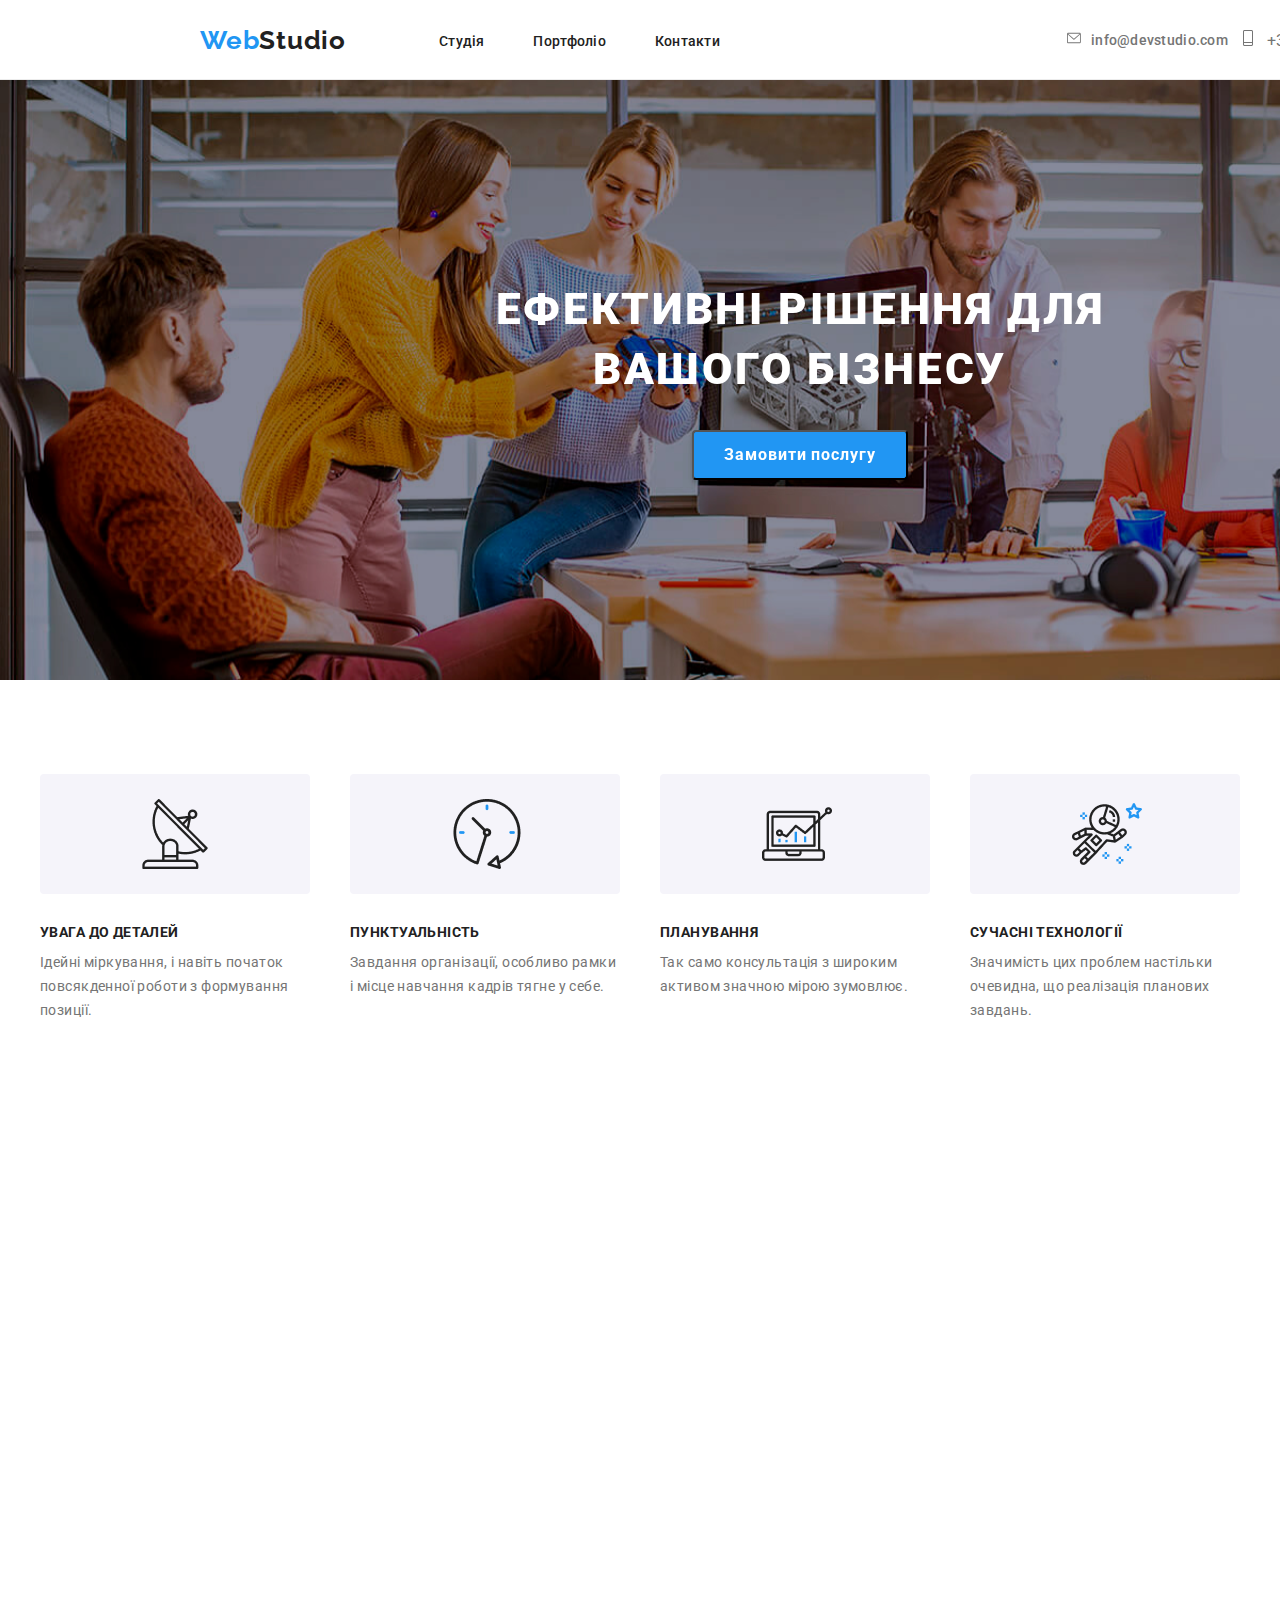
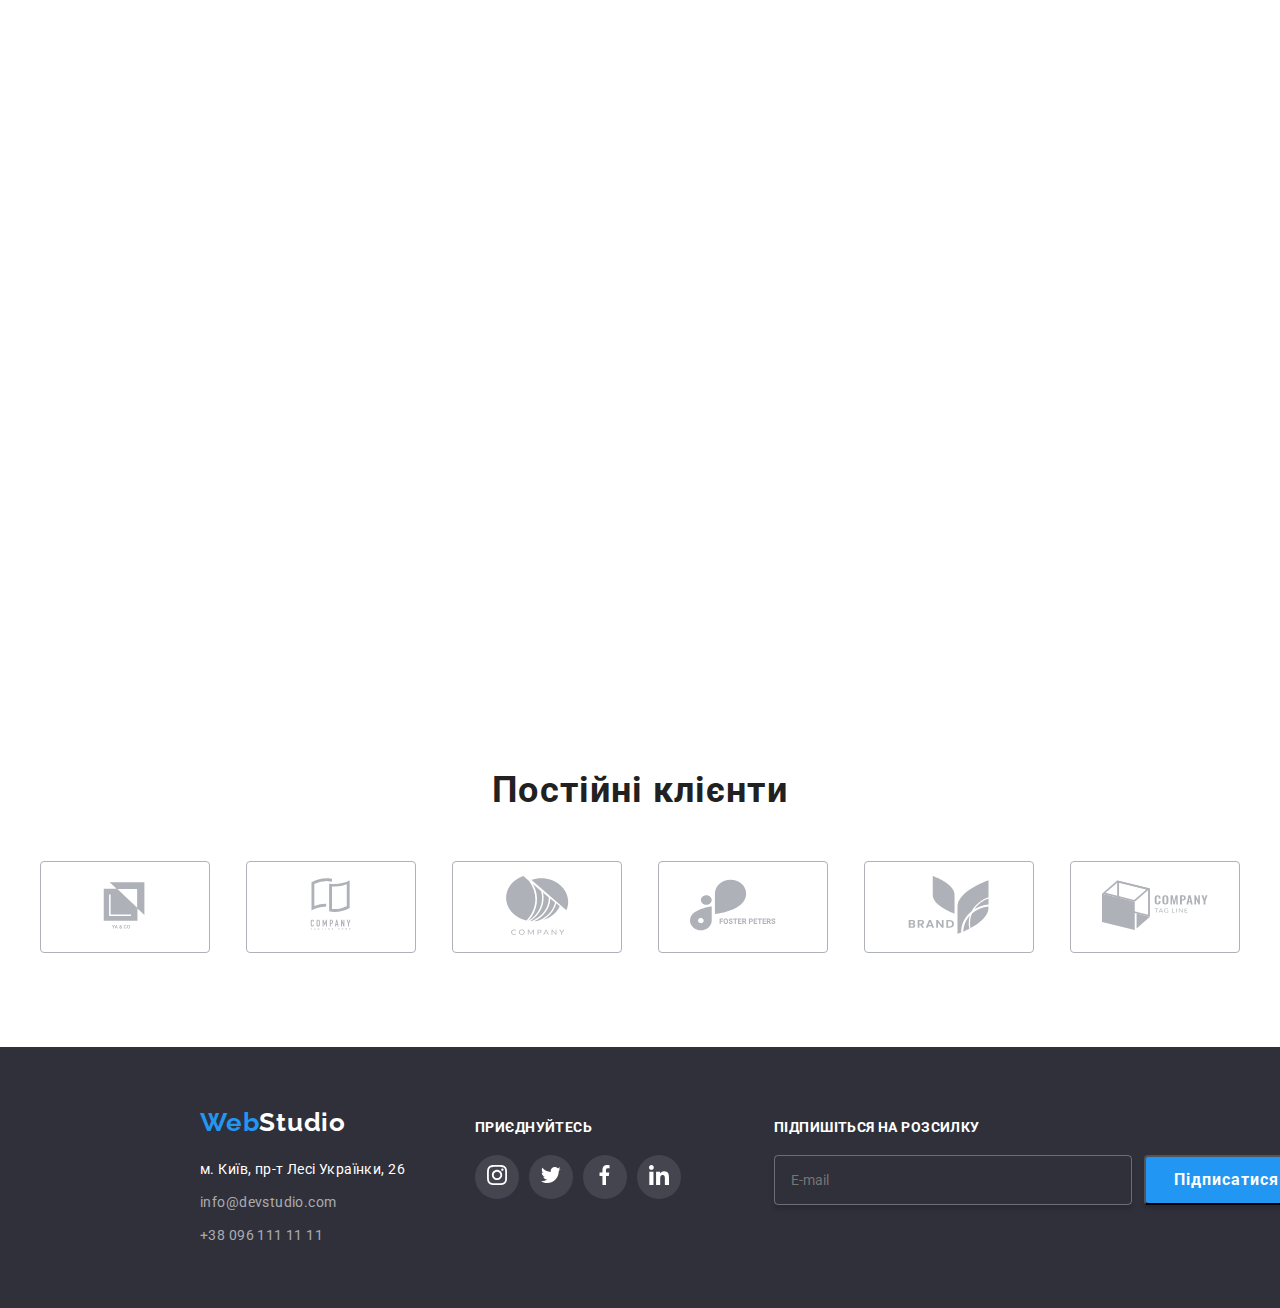
==== index.html @ 9d2cf030 "add scss" ====
<!DOCTYPE html>
<html lang="en">
  <head>
    <meta charset="UTF-8" />
    <meta http-equiv="X-UA-Compatible" content="IE=edge" />
    <meta name="viewport" content="width=device-width, initial-scale=1.0" />
    <title>Document</title>
    <link href="https://unpkg.com/aos@2.3.1/dist/aos.css" rel="stylesheet">
    <link
    rel="stylesheet"
    href="https://cdnjs.cloudflare.com/ajax/libs/animate.css/4.1.1/animate.min.css"
  />
    <link
      rel="stylesheet"
      href="https://cdnjs.cloudflare.com/ajax/libs/modern-normalize/2.0.0/modern-normalize.min.css"
    />
    <link
      href="https://fonts.googleapis.com/css2?family=Raleway:wght@700&family=Roboto:wght@400;500;700;900&display=swap"
      rel="stylesheet"
    />

    <link rel="stylesheet" href="./css/main.css" />
  </head>
  <body>
    <header class="header container">
      <div class="header-container">
        <nav class="header-nav">
          <div class="header-left">
            <a class="logo-link" href="./index.html">
              <span class="web">Web</span>Studio</a
            >
            <ul class="nav-list">
              <li class="nav-li">
                <a class="nav-list-item" href="./index.html">Студія</a>
              </li>
              <li class="nav-li">
                <a class="nav-list-item" href="./portfolio.html">Портфоліо</a>
              </li>
              <li class="nav-li">
                <a class="nav-list-item" href="#">Контакти</a>
              </li>
            </ul>
          </div>
        </nav>

        <div class="header-right">
          <a class="mail" href="mailto:info@devstudio.com ">
            <svg class="icon-contact" width="16" height="12">
              <use href="./img/icons/symbol-defs.svg#icon-envelope"></use>
            </svg>
            info@devstudio.com</a
          >

          <a class="tel" href="tel:+380961111111">
            <svg class="icon-contact" width="10" height="16">
              <use href="./img/icons/symbol-defs.svg#icon-phone"></use>
            </svg>
            +38 096 111 11 11</a
          >
        </div>
      </div>
    </header>
    <!-- Main section -->
    <main>
      <div class="main-content">
        <section data-aos="zoom-in" class="hero container">
          <h1 class="hero-title animate__animated animate__backInDown">
            Ефективні рішення для <br />
            вашого бізнесу
          </h1>
          <button class="hero-btn" data-modal-open type="button ">
            Замовити послугу
          </button>

          <div class="backdrop is-hidden" data-modal>
            <form class="modal">
              <button type="button" class="btn-close" data-modal-close>
                <svg class="close-svg">
                  <use href="./img/icons/symbol-defs.svg#icon-close"></use>
                </svg>
              </button>

              <h3 class="modal-title">
                Залиште свої дані, ми вам передзвонимо
              </h3>

              <ul class="modal-list">
                <li class="modal-list-item">
                  <label class="modal-label"
                    >Ім'я
                    <input type="text" class="modal-input" required />
                    <svg class="modal-svg">
                      <use href="./img/icons/symbol-defs.svg#icon-person"></use>
                    </svg>
                  </label>
                </li>
                <li class="modal-list-item">
                  <label class="modal-label"
                    >Телефон
                    <input type="tel" class="modal-input" required />
                    <svg class="modal-svg">
                      <use
                        href="./img/icons/symbol-defs.svg#icon-phonetwo"
                      ></use>
                    </svg>
                  </label>
                </li>
                <li class="modal-list-item">
                  <label class="modal-label"
                    >Пошта
                    <input type="email" class="modal-input" />
                    <svg class="modal-svg">
                      <use href="./img/icons/symbol-defs.svg#icon-email"></use>
                    </svg>
                  </label>
                </li>
                <li class="modal-list-item">
                  <label class="modal-label"
                    >Коментар
                    <textarea
                      class="modal-textarea"
                      cols="30"
                      rows="10"
                      placeholder="Введіть текст"
                    ></textarea>
                  </label>
                </li>
              </ul>
              <p class="modal-text">
                <input class="modal-checkbox" type="checkbox" />
                <span class="ros">Погоджуюся з розсилкою та приймаю</span>
                <a class="modal-link" href="#">Умови договору</a>
              </p>
              <div class="btn-div">
                <button class="modal-btn" type="submit">Відправити</button>
              </div>
            </form>
          </div>
        </section>

        <section class="features container">
          <h2 class="visually-hidden">переваги</h2>
          <div class="div">
            <ul class="features-list">
              <li class="features-list-item">
                <div class="vectors">
                  <img class="vector" src="./img/vector-one.png" alt="vector" />
                </div>

                <h3 class="features-subtitle">УВАГА ДО ДЕТАЛЕЙ</h3>
                <p class="futures-paragraph">
                  Ідейні міркування, і навіть початок повсякденної роботи з
                  формування позиції.
                </p>
              </li>

              <li class="features-list-item">
                <div class="vectors">
                  <img class="vector" src="./img/clock.png" alt="vector" />
                </div>
                <h3 class="features-subtitle">ПУНКТУАЛЬНІСТЬ</h3>
                <p class="futures-paragraph">
                  Завдання організації, особливо рамки і місце навчання кадрів
                  тягне у себе.
                </p>
              </li>
              <li class="features-list-item">
                <div class="vectors">
                  <img class="vector" src="./img/diagram.png" alt="vector" />
                </div>
                <h3 class="features-subtitle">ПЛАНУВАННЯ</h3>
                <p class="futures-paragraph">
                  Так само консультація з широким активом значною мірою
                  зумовлює.
                </p>
              </li>

              <li class="features-list-item">
                <div class="vectors">
                  <img class="vector" src="./img/astronaut.png" alt="vector" />
                </div>
                <h3 class="features-subtitle">СУЧАСНІ ТЕХНОЛОГІЇ</h3>
                <p class="futures-paragraph">
                  Значимість цих проблем настільки очевидна, що реалізація
                  планових завдань.
                </p>
              </li>
            </ul>
          </div>
        </section>

        <section data-aos="zoom-in-up" class="container ">
          <h2 class="list-title">Чим ми займаємося</h2>

          <div class="figures">
            <figure class="team-img">
              <img src="./img/img-one.jpg" alt="1" />
              <figcaption class="team-caption">Десктопні додатки</figcaption>
            </figure>
            <figure class="team-img">
              <img src="./img/img-two.jpg" alt="2" />
              <figcaption class="team-caption">Мобільні додатки</figcaption>
            </figure>
            <figure class="team-img">
              <img src="./img/img-three.jpg" alt="3" />
              <figcaption class="team-caption">Дизайнерські рішення</figcaption>
            </figure>
          </div>
        </section>

        <section class="section" data-aos="fade-up"
        data-aos-duration="3000">
          <div class="container">
            <h2 class="tile-list">Наша команда</h2>
            <ul class="ul-list">
              <li class="card">
                <img class="image" src="./img/img-demj.jpg" alt="photo" />

                <p class="name">Ігор Дем'яненко</p>

                <p class="job">Product Designer</p>

                <ul class="links">
                  <li class="link-li">
                    <a href="#">
                      <svg class="link" width="20" height="20">
                        <use
                          href="./img/icons/symbol-defs.svg#icon-instagram"
                        ></use>
                      </svg>
                    </a>
                  </li>
                  <li class="link-li">
                    <a href="#">
                      <svg class="link" width="20" height="20">
                        <use
                          href="./img/icons/symbol-defs.svg#icon-twiter"
                        ></use>
                      </svg>
                    </a>
                  </li>
                  <li class="link-li">
                    <a href="#">
                      <svg class="link" width="20" height="20">
                        <use
                          href="./img/icons/symbol-defs.svg#icon-facebook"
                        ></use>
                      </svg>
                    </a>
                  </li>
                  <li class="link-li">
                    <a href="#">
                      <svg class="link" width="20" height="20">
                        <use href="./img/icons/symbol-defs.svg#icon-in"></use>
                      </svg>
                    </a>
                  </li>
                </ul>
              </li>

              <li class="card">
                <img class="img-two" src="./img/img-fr.jpg" alt="photo" />

                <p class="name">Ольга Рєпіна</p>

                <p class="job">Frontend Developer</p>

                <ul class="links">
                  <li class="link-li">
                    <a href="#">
                      <svg class="link" width="20" height="20">
                        <use
                          href="./img/icons/symbol-defs.svg#icon-instagram"
                        ></use>
                      </svg>
                    </a>
                  </li>
                  <li class="link-li">
                    <a href="#">
                      <svg class="link" width="20" height="20">
                        <use
                          href="./img/icons/symbol-defs.svg#icon-twiter"
                        ></use>
                      </svg>
                    </a>
                  </li>
                  <li class="link-li">
                    <a href="#">
                      <svg class="link" width="20" height="20">
                        <use
                          href="./img/icons/symbol-defs.svg#icon-facebook"
                        ></use>
                      </svg>
                    </a>
                  </li>
                  <li class="link-li">
                    <a href="#">
                      <svg class="link" width="20" height="20">
                        <use href="./img/icons/symbol-defs.svg#icon-in"></use>
                      </svg>
                    </a>
                  </li>
                </ul>
              </li>

              <li class="card">
                <img class="img-two" src="./img/img-tr.jpg" alt="photo" />

                <p class="name">Микола Тарасов</p>

                <p class="job">Marketing</p>

                <ul class="links">
                  <li class="link-li">
                    <a href="#">
                      <svg class="link" width="20" height="20">
                        <use
                          href="./img/icons/symbol-defs.svg#icon-instagram"
                        ></use>
                      </svg>
                    </a>
                  </li>
                  <li class="link-li">
                    <a href="#">
                      <svg class="link" width="20" height="20">
                        <use
                          href="./img/icons/symbol-defs.svg#icon-twiter"
                        ></use>
                      </svg>
                    </a>
                  </li>
                  <li class="link-li">
                    <a href="#">
                      <svg class="link" width="20" height="20">
                        <use
                          href="./img/icons/symbol-defs.svg#icon-facebook"
                        ></use>
                      </svg>
                    </a>
                  </li>
                  <li class="link-li">
                    <a href="#">
                      <svg class="link" width="20" height="20">
                        <use href="./img/icons/symbol-defs.svg#icon-in"></use>
                      </svg>
                    </a>
                  </li>
                </ul>
              </li>

              <li class="card">
                <img class="img-two" src="./img/img-jr.jpg" alt="photo" />

                <p class="name">Михайло Єрмаков</p>

                <p class="job">UI Designer</p>

                <ul class="links">
                  <li class="link-li">
                    <a href="#">
                      <svg class="link" width="20" height="20">
                        <use
                          href="./img/icons/symbol-defs.svg#icon-instagram"
                        ></use>
                      </svg>
                    </a>
                  </li>
                  <li class="link-li">
                    <a href="#">
                      <svg class="link" width="20" height="20">
                        <use
                          href="./img/icons/symbol-defs.svg#icon-twiter"
                        ></use>
                      </svg>
                    </a>
                  </li>
                  <li class="link-li">
                    <a href="#">
                      <svg class="link" width="20" height="20">
                        <use
                          href="./img/icons/symbol-defs.svg#icon-facebook"
                        ></use>
                      </svg>
                    </a>
                  </li>
                  <li class="link-li">
                    <a href="#">
                      <svg class="link" width="20" height="20">
                        <use href="./img/icons/symbol-defs.svg#icon-in"></use>
                      </svg>
                    </a>
                  </li>
                </ul>
              </li>
            </ul>
          </div>
        </section>

        <section class="clients container">
          <h3 class="clients-title">Постійні клієнти</h3>
          <ul class="clients-list">
            <li class="clients-list-item">
              <a href="#">
                <svg class="clients-svg">
                  <use href="./img/icons/symbol-defs.svg#icon-window"></use>
                </svg>
              </a>
            </li>
            <li class="clients-list-item">
              <a href="#">
                <svg class="clients-svg">
                  <use href="./img/icons/symbol-defs.svg#icon-tagline"></use>
                </svg>
              </a>
            </li>
            <li class="clients-list-item">
              <a href="#">
                <svg class="clients-svg">
                  <use
                    href="./img/icons/symbol-defs.svg#icon-company-circle"
                  ></use>
                </svg>
              </a>
            </li>
            <li class="clients-list-item">
              <a href="#">
                <svg class="clients-svg">
                  <use href="./img/icons/symbol-defs.svg#icon-foster"></use>
                </svg>
              </a>
            </li>
            <li class="clients-list-item">
              <a href="#">
                <svg class="clients-svg">
                  <use href="./img/icons/symbol-defs.svg#icon-brand"></use>
                </svg>
              </a>
            </li>
            <li class="clients-list-item">
              <a href="#">
                <svg class="clients-svg">
                  <use href="./img/icons/symbol-defs.svg#icon-company"></use>
                </svg>
              </a>
            </li>
          </ul>
        </section>
      </div>
    </main>

    <!-- Footer section -->
    <footer class="footer-container container">
      <div class="footer-content container">
        <section class="foot-er">
          <h2 class="visually-hidden">unfjlcm</h2>
          <a class="logo-link-one" href="./index.html">
            <span class="web-1">Web</span><span class="studio">Studio</span></a
          >

          <address>
            <a class="address-link" href="#">м. Київ, пр-т Лесі Українки, 26</a>
            <a class="contact-link" href="mailto:info@devstudio.com"
              >info@devstudio.com</a
            >

            <a class="contact-link" href="tel:+380961111111"
              >+38 096 111 11 11</a
            >
          </address>
        </section>

        <section class="footer-links">
          <h3 class="footer-title">приєднуйтесь</h3>
          <ul class="footer-list-links">
            <li class="footer-links-item">
              <a href="#">
                <svg class="footer-link">
                  <use href="./img/icons/symbol-defs.svg#icon-instagram"></use>
                </svg>
              </a>
            </li>
            <li class="footer-links-item">
              <a href="#">
                <svg class="footer-link">
                  <use href="./img/icons/symbol-defs.svg#icon-twiter"></use>
                </svg>
              </a>
            </li>
            <li class="footer-links-item">
              <a href="#">
                <svg class="footer-link">
                  <use href="./img/icons/symbol-defs.svg#icon-facebook"></use>
                </svg>
              </a>
            </li>
            <li class="footer-links-item">
              <a href="#">
                <svg class="footer-link">
                  <use href="./img/icons/symbol-defs.svg#icon-in"></use>
                </svg>
              </a>
            </li>
          </ul>
        </section>

        <section class="rozsilka">
          <form class="footer-form">
            <label class="footer-label"
              >Підпишіться на розсилку
              <input
                type="email"
                class="footer-input"
                required
                placeholder="E-mail"
              />
            </label>
            <button type="submit" class="telegram-btn">
              Підписатися
              <svg class="tele">
                <use href="./img/icons/symbol-defs.svg#icon-icon"></use>
              </svg>
            </button>
          </form>
        </section>
      </div>
    </footer>
    <script src="./js/modal.js"></script>
    <script src="https://unpkg.com/aos@2.3.1/dist/aos.js"></script>
    <script>
       AOS.init();
    </script>
  </body>
</html>
---- css/main.css ----
.visually-hidden {
  position: absolute !important;
  clip: rect(1px 1px 1px 1px);
  clip: rect(1px, 1px, 1px, 1px);
  padding: 0 !important;
  border: 0 !important;
  height: 1px !important;
  width: 1px !important;
  overflow: hidden;
}

use {
  display: block;
}

button {
  display: block;
  margin: 0;
  padding: 0;
}

h2,
p,
ul {
  margin: 0;
  padding: 0;
}

body {
  font-family: "Roboto", sans-serif;
  font-style: normal;
}

.container {
  margin: 0 auto;
  width: 1200px;
}

a {
  display: block;
}

a {
  text-decoration: none;
}

ul {
  list-style: none;
}

ul,
h1,
h2,
h3,
p {
  padding: 0;
  margin: 0;
}

.header {
  width: 1600px;
  height: 80px;
  border-bottom: 1px solid #ECECEC;
}

.header-container {
  width: 1200px;
  margin: 0 auto;
  padding: 25px 0;
  display: flex;
  justify-content: space-between;
  align-items: center;
}

.header-left {
  display: flex;
  width: 520px;
  justify-content: space-between;
}

.header-right {
  width: 333px;
  display: flex;
  justify-content: space-between;
  align-items: center;
}

.logo-link {
  font-family: "Raleway", sans-serif;
  font-weight: 700;
  font-size: 26px;
  line-height: 31px;
  letter-spacing: 0.03em;
  color: #212121;
  text-decoration: none;
}

.web {
  color: #2196F3;
  padding-top: 24px;
}

.nav-list {
  display: flex;
  justify-content: space-between;
  align-items: center;
  width: 281px;
  list-style: none;
  font-weight: 500;
  font-size: 14px;
  line-height: 16px;
  letter-spacing: 0.02em;
  color: #212121;
}

.nav-list-item {
  position: relative;
  text-decoration: none;
  color: #212121;
}

.nav-list-item:hover {
  transition: background-color 250ms ease-out;
  color: #2196F3;
}

.header-left {
  display: flex;
  align-items: center;
}

.line {
  border-radius: 2px;
  background: #2196F3;
  background-color: #2196F3;
  border-radius: 2px;
}

.nav-list-item:after {
  content: "";
  position: absolute;
  top: 44px;
  left: 0;
  width: 0;
  height: 4px;
  background-color: #2196F3;
  border-radius: 2px;
}

.nav-list-item:hover::after {
  width: 100%;
  transition: width 250ms ease;
}

.nav-list-item:hover {
  display: block;
}

.nav-list-item:hover:after {
  width: 100%;
  transition: all 0.2s ease;
}

.contact-list {
  font-weight: 500;
  font-size: 14px;
  line-height: 16px;
  letter-spacing: 0.02em;
  list-style: none;
}

.icon-contact {
  fill: #757575;
  margin-right: 10px;
}

.mail {
  display: flex;
  width: 161px;
  color: #757575;
  font-size: 14px;
  font-style: normal;
  font-weight: 500;
  letter-spacing: 0.28px;
}

.mail:hover .icon-contact,
.mail:focus .icon-contact {
  fill: #2196F3;
  transition: all 250ms ease-out;
}

.tel:hover .icon-contact,
.tel:focus .icon-contact {
  fill: #2196F3;
  transition: all 250ms ease-out;
}

.tel {
  color: #757575;
}

.mail:hover {
  color: #2196F3;
}

.tel:hover {
  color: #2196F3;
}

.contact-list a {
  color: #757575;
  text-decoration: none;
}

.contact-list a:hover {
  color: #2196F3;
}

.hero {
  background-image: url(../img/hero.png);
  width: 1600px;
  padding: 200px 0;
}

.hero-title {
  margin-bottom: 30px;
  font-weight: 900;
  font-size: 44px;
  line-height: 1.36;
  color: #FFFFFF;
  text-align: center;
  letter-spacing: 0.06em;
  text-transform: uppercase;
  align-items: center;
  background-image: linear-gradient(to right, rgba(47, 48, 58, 0.4), rgba(47, 48, 58, 0.4)) url(img/Img.png);
}

.hero-btn {
  display: block;
  align-items: center;
  margin: 0 auto;
  width: 216px;
  height: 50px;
  font-weight: 700;
  justify-content: center;
  font-size: 16px;
  line-height: 30px;
  text-align: center;
  letter-spacing: 0.06em;
  background: #2196F3;
  box-shadow: 0px 4px 4px rgba(0, 0, 0, 0.15);
  border-radius: 4px;
  color: #FFFFFF;
  cursor: pointer;
}

.backdrop {
  transition: 0.5s;
  position: fixed;
  top: 0;
  left: 0;
  background: rgba(0, 0, 0, 0.2);
  width: 100%;
  height: 100%;
  z-index: 99;
  display: flex;
  justify-content: center;
  align-items: center;
}

.modal {
  padding: 40px;
  width: 528px;
  position: fixed;
  background-color: #fff;
  z-index: 100;
  border-radius: 4px;
  box-shadow: 0px 2px 1px 0px rgba(0, 0, 0, 0.2), 0px 1px 1px 0px rgba(0, 0, 0, 0.14), 0px 1px 3px 0px rgba(0, 0, 0, 0.12);
}

.modal-list {
  display: flex;
  flex-direction: column;
  gap: 10px;
}

.modal-label {
  position: relative;
  display: flex;
  flex-direction: column;
  color: #757575;
  font-size: 12px;
  font-weight: 400;
  line-height: normal;
  letter-spacing: 0.12px;
  margin-bottom: 4px;
}

.modal-input:focus + .modal-svg {
  fill: #2196F3;
}

.modal-input:focus {
  border-color: #2196F3;
}

.btn-close {
  cursor: pointer;
  position: absolute;
  top: 8px;
  right: 8px;
  width: 30px;
  height: 30px;
  border-radius: 50%;
  border-color: rgba(0, 0, 0, 0.1);
  display: flex;
  align-items: center;
  justify-content: center;
}

.close-svg {
  width: 18px;
  height: 18px;
}

.btn-close:hover {
  fill: #2196F3;
}

.modal-textarea {
  border-radius: 4px;
  border: 1px solid rgba(33, 33, 33, 0.2);
  resize: none;
  width: 448px;
  height: 120px;
  padding: 12px 16px;
}

.modal-input {
  border-radius: 4px;
  border: 1px solid rgba(33, 33, 33, 0.2);
  width: 448px;
  height: 40px;
  margin-top: 4px;
  padding: 12px 0 12px 42px;
  outline: none;
  cursor: pointer;
}

.ros {
  color: #757575;
  font-size: 14px;
  font-weight: 400;
  line-height: 24px;
  letter-spacing: 0.42px;
}

.modal-link {
  display: inline;
  color: #2196F3;
  font-size: 14px;
  font-weight: 400;
  line-height: 24px;
  letter-spacing: 0.42px;
  text-decoration-line: underline;
}

.modal-checkbox {
  width: 16px;
  height: 15px;
  border-color: #212121;
  margin-right: 8px;
  margin-top: 25px;
}

.modal-checkbox:checked {
  background-color: #2196F3;
}

.btn-div {
  display: flex;
  justify-content: center;
}

.modal-btn {
  display: block;
  height: 50px;
  margin-top: 30px;
  width: 200px;
  border-radius: 4px;
  background: #2196F3;
  box-shadow: 0px 4px 4px 0px rgba(0, 0, 0, 0.15);
  color: #FFF;
  text-align: center;
  font-size: 16px;
  font-weight: 700;
  line-height: 30px;
  letter-spacing: 0.96px;
}

.modal-svg {
  position: absolute;
  top: 30px;
  left: 12px;
  width: 18px;
  height: 18px;
  fill: #212121;
}

.is-hidden {
  opacity: 0;
  pointer-events: none;
  visibility: hidden;
}

.modal-title {
  margin-bottom: 12px;
  color: #212121;
  text-align: center;
  font-size: 20px;
  font-weight: 700;
  line-height: normal;
  letter-spacing: 0.6px;
}

.features {
  width: 1200px;
  margin: 0 auto;
  padding: 94px 0px;
}

.features-list {
  display: flex;
  justify-content: space-between;
  letter-spacing: 0.3em;
}

.vectors {
  margin-bottom: 30px;
  width: 270px;
  height: 120px;
  background: #F5F4FA;
  border-radius: 4px;
}

.vector {
  margin: 25px 102px 25px 102px;
}

.features-list-item {
  width: 270px;
}

.features-subtitle {
  font-family: "Roboto";
  font-style: normal;
  font-weight: 700;
  font-size: 14px;
  line-height: 16px;
  letter-spacing: 0.03em;
  text-transform: uppercase;
  margin-bottom: 10px;
  color: #212121;
}

.futures-paragraph {
  font-family: "Roboto";
  font-style: normal;
  font-weight: 400;
  font-size: 14px;
  line-height: 24px;
  /* or 171% */
  letter-spacing: 0.03em;
  color: #757575;
}

.list-ul {
  margin: 94px 215px 94px 215px;
  display: flex;
  margin: 0 auto;
  justify-content: space-between;
  align-content: center;
  list-style: none;
  width: 1200px;
}

.list-title {
  display: flex;
  justify-content: center;
  margin-bottom: 50px;
  font-weight: 700;
  font-size: 36px;
  line-height: 42px;
  letter-spacing: 0.03em;
  color: #212121;
}

.figures {
  display: flex;
  margin: 0 auto;
  justify-content: center;
}

.team-img {
  position: relative;
  width: 370px;
  height: 294px;
}

.team-caption {
  position: absolute;
  bottom: 0;
  background: rgba(47, 48, 58, 0.8);
  color: #FFF;
  text-align: center;
  font-size: 14px;
  font-weight: 700;
  line-height: normal;
  letter-spacing: 0.42px;
  text-transform: uppercase;
  width: 370px;
  padding: 27px 0 27px 0;
}

.img-list {
  width: 370px;
  height: 294px;
}

.img-list-one {
  margin-right: 30px;
  width: 370px;
  height: 294px;
  margin-left: 215px;
}

.img-list-two {
  margin-left: 30px;
  width: 370px;
  height: 294px;
  margin-right: 215px;
}

.section {
  background-color: #F5F4FA;
  height: 648px;
}

.tile-list {
  padding-top: 94px;
  display: flex;
  justify-content: center;
  margin-top: 94px;
  margin-bottom: 50px;
  font-weight: 700;
  font-size: 36px;
  line-height: 42px;
  letter-spacing: 0.03em;
  color: #212121;
}

.ul-list {
  display: flex;
  margin: 0 auto;
  justify-content: space-between;
  list-style-type: none;
  text-align: center;
  width: 1200px;
}

.card {
  width: 270px;
  background: #FFFFFF;
  box-shadow: 0px 1px 3px rgba(0, 0, 0, 0.12), 0px 1px 1px rgba(0, 0, 0, 0.14), 0px 2px 1px rgba(0, 0, 0, 0.2);
  border-radius: 0px 0px 4px 4px;
  padding-bottom: 30px;
}

.img-two {
  width: 270px;
  height: 260px;
}

.name {
  margin-top: 30px;
  margin-bottom: 10px;
  font-weight: 500;
  font-size: 16px;
  line-height: 19px;
  letter-spacing: 0.03em;
  color: #212121;
}

.job {
  font-weight: 400;
  font-size: 16px;
  line-height: 19px;
  letter-spacing: 0.03em;
  color: #757575;
}

.instagram {
  margin-left: 44px;
  margin-top: 28px;
}

.links {
  display: flex;
  justify-content: space-between;
  width: 206px;
  margin: 16px auto 0;
  fill: #AFB1B8;
}

.link {
  fill: #AFB1B8;
}

.link-li:hover .link {
  fill: #FFFFFF;
}

.link-li {
  display: flex;
  align-items: center;
  justify-content: center;
  width: 44px;
  height: 44px;
  cursor: pointer;
}

.link-li:hover {
  border-radius: 50%;
  background-color: #2196F3;
  transition: background-color 0.7s ease-out;
}

.clients {
  padding: 94px 0;
}

.clients-title {
  margin-bottom: 50px;
  color: #212121;
  text-align: center;
  font-size: 36px;
  font-weight: 700;
  letter-spacing: 1.08px;
}

.clients-list {
  display: flex;
  justify-content: space-between;
}

.clients-list-item {
  display: flex;
  align-items: center;
  justify-content: center;
  width: 170px;
  height: 92px;
  border-radius: 4px;
  border: 1px solid #afb1b8;
}

.clients-svg {
  fill: #afb1b8;
  width: 106px;
  height: 60px;
}

.clients-list-item:hover .clients-svg {
  fill: #2196f3;
  transition: background-color 0.4s ease-in;
}

.clients-list-item:hover {
  border-color: #2196f3;
}

.footer-container {
  padding: 60px 0;
  background-color: #2F303A;
  width: 1600px;
}

.footer-content {
  display: flex;
}

.foot-er {
  margin-right: 70px;
}

.logo-link-one {
  margin-bottom: 20px;
  font-family: "Raleway";
  font-style: normal;
  font-weight: 700;
  font-size: 26px;
  line-height: 31px;
  /* identical to box height */
  letter-spacing: 0.03em;
}

.studio {
  color: #FFFFFF;
}

.web-1 {
  color: #2196F3;
}

.address-link {
  margin: 20px 0 9px 0;
  display: block;
  font-weight: 400;
  font-size: 14px;
  line-height: 1.71;
  /* or 171% */
  letter-spacing: 0.03em;
  color: #FFFFFF;
}

address {
  font-style: normal;
}

.contact-link {
  display: block;
  color: rgba(255, 255, 255, 0.6);
  font-weight: 400;
  font-size: 14px;
  line-height: 1.71;
  /* or 171% */
  letter-spacing: 0.03em;
}

.contact-link:not(:last-child) {
  margin-bottom: 9px;
}

.footer-links {
  padding: 12px 0 0;
  /*  */
  width: 206px;
  margin-right: 93px;
}

.footer-title {
  margin-bottom: 20px;
  color: #FFF;
  font-size: 14px;
  font-weight: 700;
  letter-spacing: 0.42px;
  text-transform: uppercase;
}

.footer-list-links {
  display: flex;
  justify-content: space-between;
}

.footer-links-item {
  width: 44px;
  height: 44px;
  background-color: rgba(255, 255, 255, 0.1);
  border-radius: 50%;
  display: flex;
  align-items: center;
  justify-content: center;
}

.footer-links-item:hover {
  background-color: #2196F3;
  transition: background-color 0.7s ease-out;
}

.footer-link {
  width: 20px;
  height: 20px;
  fill: #FFFFFF;
}

.rozsilka {
  padding-top: 12px;
  width: 570px;
}

.footer-label {
  color: #FFF;
  font-size: 14px;
  font-weight: 700;
  line-height: normal;
  letter-spacing: 0.42px;
  text-transform: uppercase;
}

.footer-input {
  width: 358px;
  height: 50px;
  border-radius: 4px;
  border: 1px solid rgba(255, 255, 255, 0.3);
  background: rgba(33, 150, 243, 0);
  box-shadow: 0px 4px 4px 0px rgba(0, 0, 0, 0.15);
  padding-left: 16px;
  outline: none;
  cursor: pointer;
  color: #e2dddd;
  margin-top: 20px;
}

.footer-h3 {
  padding-top: 12px;
  color: #FFF;
  font-size: 14px;
  font-weight: 700;
  line-height: normal;
  letter-spacing: 0.42px;
  text-transform: uppercase;
  margin-bottom: 20px;
}

.footer-form {
  display: flex;
  align-items: flex-end;
}

.telegram-btn {
  display: flex;
  align-items: center;
  justify-content: space-between;
  gap: 12px;
  width: 200px;
  height: 50px;
  border-radius: 4px;
  background: #2196F3;
  box-shadow: 0px 4px 4px 0px rgba(0, 0, 0, 0.15);
  color: #FFF;
  text-align: center;
  font-size: 16px;
  font-weight: 700;
  line-height: 30px;
  letter-spacing: 0.96px;
  cursor: pointer;
  padding: 0 28px;
}

.tele {
  width: 24px;
  height: 24px;
  fill: #FFF;
}

.header {
  width: 1600px;
  height: 80px;
  border-bottom: 1px solid #ECECEC;
}

.header-container {
  width: 1200px;
  margin: 0 auto;
  padding: 25px 0;
  display: flex;
  justify-content: space-between;
  align-items: center;
}

.header-left {
  display: flex;
  width: 520px;
  justify-content: space-between;
}

.header-right {
  width: 333px;
  display: flex;
  justify-content: space-between;
  align-items: center;
}

.logo-link {
  font-family: "Raleway", sans-serif;
  font-weight: 700;
  font-size: 26px;
  line-height: 31px;
  letter-spacing: 0.03em;
  color: #212121;
  text-decoration: none;
}

.web {
  color: #2196F3;
  padding-top: 24px;
}

.nav-list {
  display: flex;
  justify-content: space-between;
  align-items: center;
  width: 281px;
  list-style: none;
  font-weight: 500;
  font-size: 14px;
  line-height: 16px;
  letter-spacing: 0.02em;
  color: #212121;
}

.nav-list-item {
  position: relative;
  text-decoration: none;
  color: #212121;
}

.nav-list-item:hover {
  transition: background-color 250ms ease-out;
  color: #2196F3;
}

.header-left {
  display: flex;
  align-items: center;
}

.line {
  border-radius: 2px;
  background: #2196F3;
  background-color: #2196F3;
  border-radius: 2px;
}

.nav-list-item:after {
  content: "";
  position: absolute;
  top: 44px;
  left: 0;
  width: 0;
  height: 4px;
  background-color: #2196F3;
  border-radius: 2px;
}

.nav-list-item:hover::after {
  width: 100%;
  transition: width 250ms ease;
}

.nav-list-item:hover {
  display: block;
}

.nav-list-item:hover:after {
  width: 100%;
  transition: all 0.2s ease;
}

.contact-list {
  font-weight: 500;
  font-size: 14px;
  line-height: 16px;
  letter-spacing: 0.02em;
  list-style: none;
}

.icon-contact {
  fill: #757575;
  margin-right: 10px;
}

.mail {
  display: flex;
  width: 161px;
  color: #757575;
  font-size: 14px;
  font-style: normal;
  font-weight: 500;
  letter-spacing: 0.28px;
}

.mail:hover .icon-contact,
.mail:focus .icon-contact {
  fill: #2196F3;
  transition: all 250ms ease-out;
}

.tel:hover .icon-contact,
.tel:focus .icon-contact {
  fill: #2196F3;
  transition: all 250ms ease-out;
}

.tel {
  color: #757575;
}

.mail:hover {
  color: #2196F3;
}

.tel:hover {
  color: #2196F3;
}

.contact-list a {
  color: #757575;
  text-decoration: none;
}

.contact-list a:hover {
  color: #2196F3;
}

.section-buttons {
  display: block;
  margin: 0 auto;
  display: flex;
  margin-top: 94px;
  margin-bottom: 50px;
  text-align: center;
  justify-content: space-between;
  align-content: center;
  width: 575px;
}

.button {
  height: 38px;
  background: #F5F4FA;
  border-radius: 4px;
  border: none;
  padding: 6px 22px 6px 22px;
  font-family: "Roboto";
  font-style: normal;
  font-weight: 500;
  font-size: 16px;
  line-height: 26px;
  letter-spacing: 0.03em;
  color: #212121;
  cursor: pointer;
}

.button:hover {
  transition: background-color 250ms ease-out;
  background: #2196F3;
  color: #FFFFFF;
  /* shadow-middle */
  border-radius: 4px;
  box-shadow: 0px 3px 1px rgba(0, 0, 0, 0.1), 0px 1px 2px rgba(0, 0, 0, 0.08), 0px 2px 2px rgba(0, 0, 0, 0.12);
}

.cards .images {
  width: 1200px;
  display: flex;
  justify-content: space-between;
  flex-wrap: wrap;
}

.img-container {
  position: relative;
  width: 370px;
  height: 294px;
}

.img-porrtfolio {
  width: 100%;
  height: 100%;
  -o-object-fit: cover;
     object-fit: cover;
  -o-object-position: center;
     object-position: center;
}

.overlay {
  transform: translateX(-101%);
  transition: transform 0.2s ease-in;
  position: absolute;
  top: 0;
  left: 0;
  background-color: rgba(33, 150, 243, 0.9);
  width: 100%;
  height: 100%;
  padding: 63px 24px;
}

.overlay-text {
  color: #FFF;
  font-size: 18px;
  font-weight: 400;
  line-height: 1.55;
  letter-spacing: 0.54px;
}

.cardka:hover .overlay {
  transform: translateX(0);
  transition: transform 0.2s ease-in;
}

.cardka {
  cursor: pointer;
  overflow: hidden;
  position: relative;
  margin-bottom: 30px;
  box-sizing: border-box;
  width: 370px;
  height: 404px;
  background: #FFFFFF;
  border: 1px solid #EEEEEE;
}

.cardka-1 {
  margin-bottom: 94px;
  box-sizing: border-box;
  width: 370px;
  height: 404px;
  background: #FFFFFF;
  border: 1px solid #EEEEEE;
}

.imna {
  margin: 20px 24px 4px 24px;
  font-family: "Roboto";
  font-style: normal;
  font-weight: 700;
  font-size: 18px;
  line-height: 36px;
  /* identical to box height, or 200% */
  letter-spacing: 0.06em;
  color: #212121;
}

.robota {
  margin: 0px 24px 20px 24px;
  font-family: "Roboto";
  font-style: normal;
  font-weight: 400;
  font-size: 16px;
  line-height: 30px;
  /* identical to box height, or 188% */
  letter-spacing: 0.03em;
  color: #757575;
}

.main-text-card {
  width: 322px;
  height: 70px;
}/*# sourceMappingURL=main.css.map */
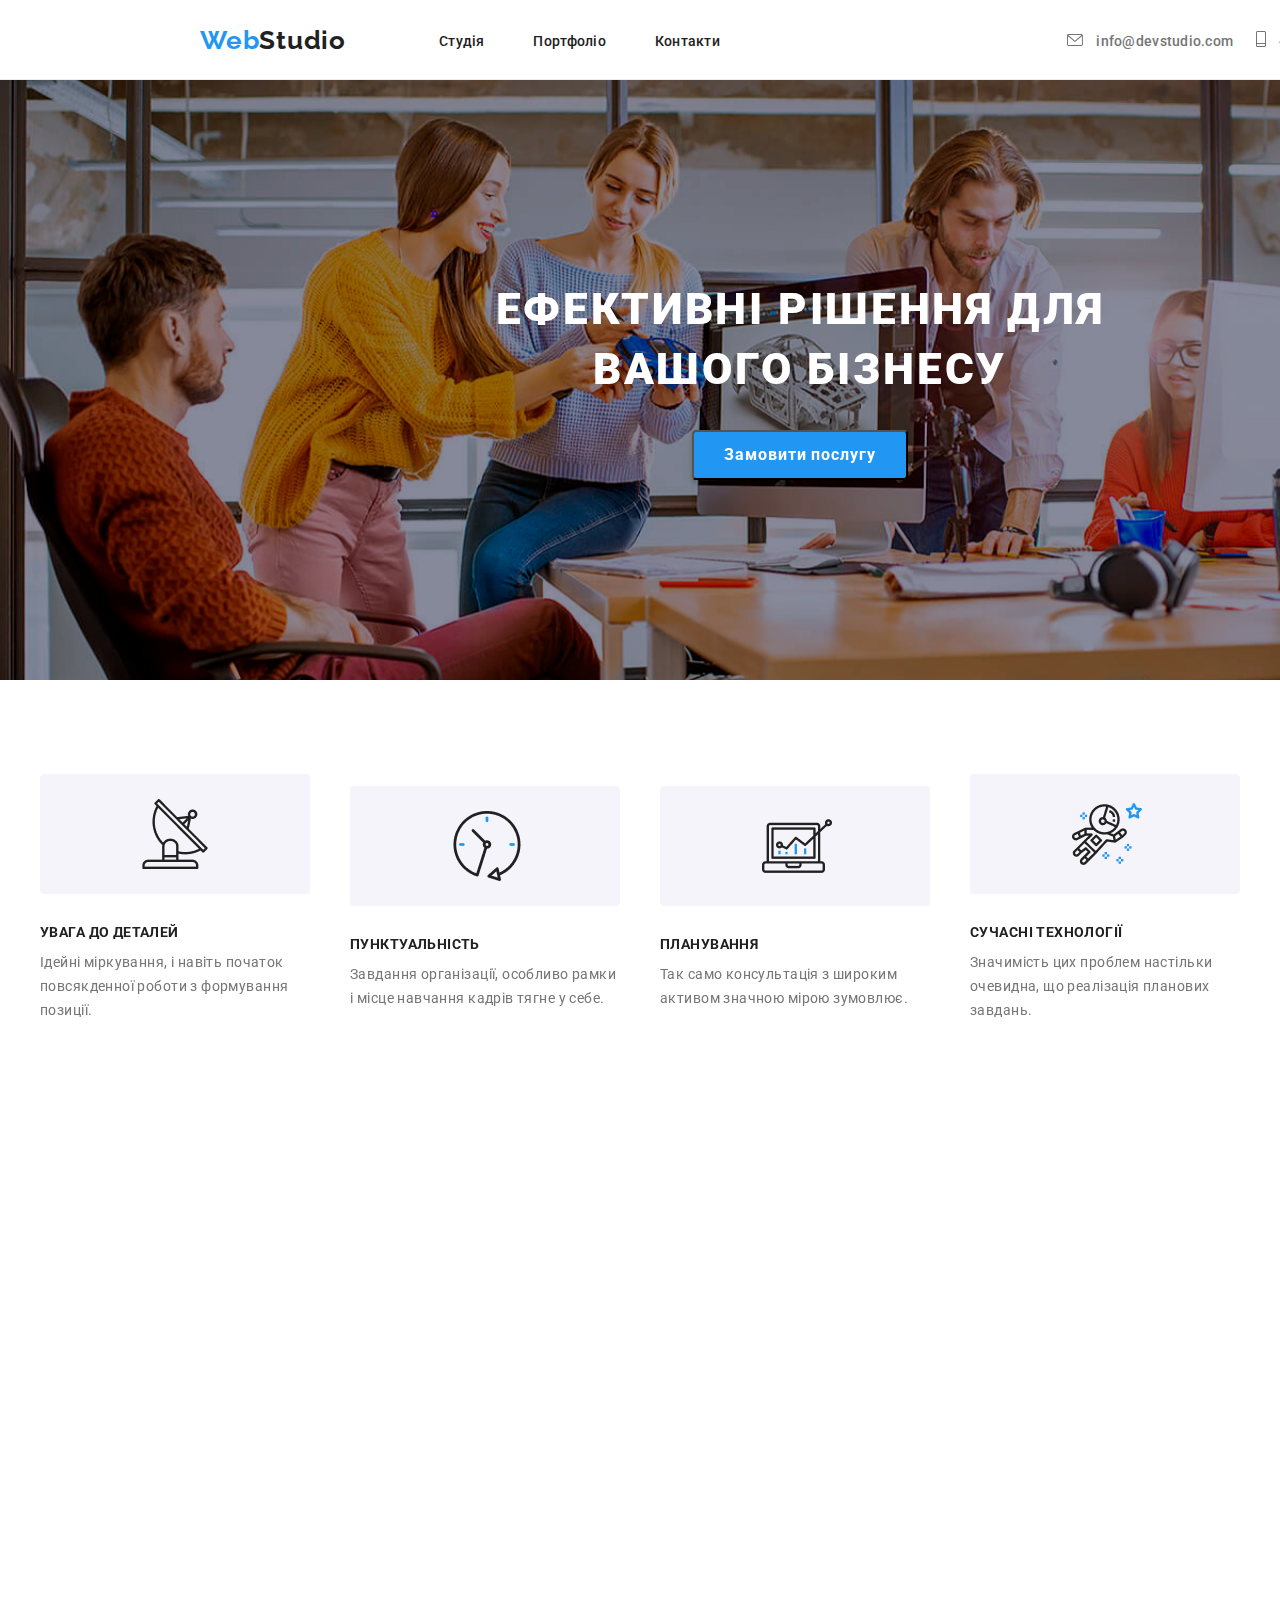
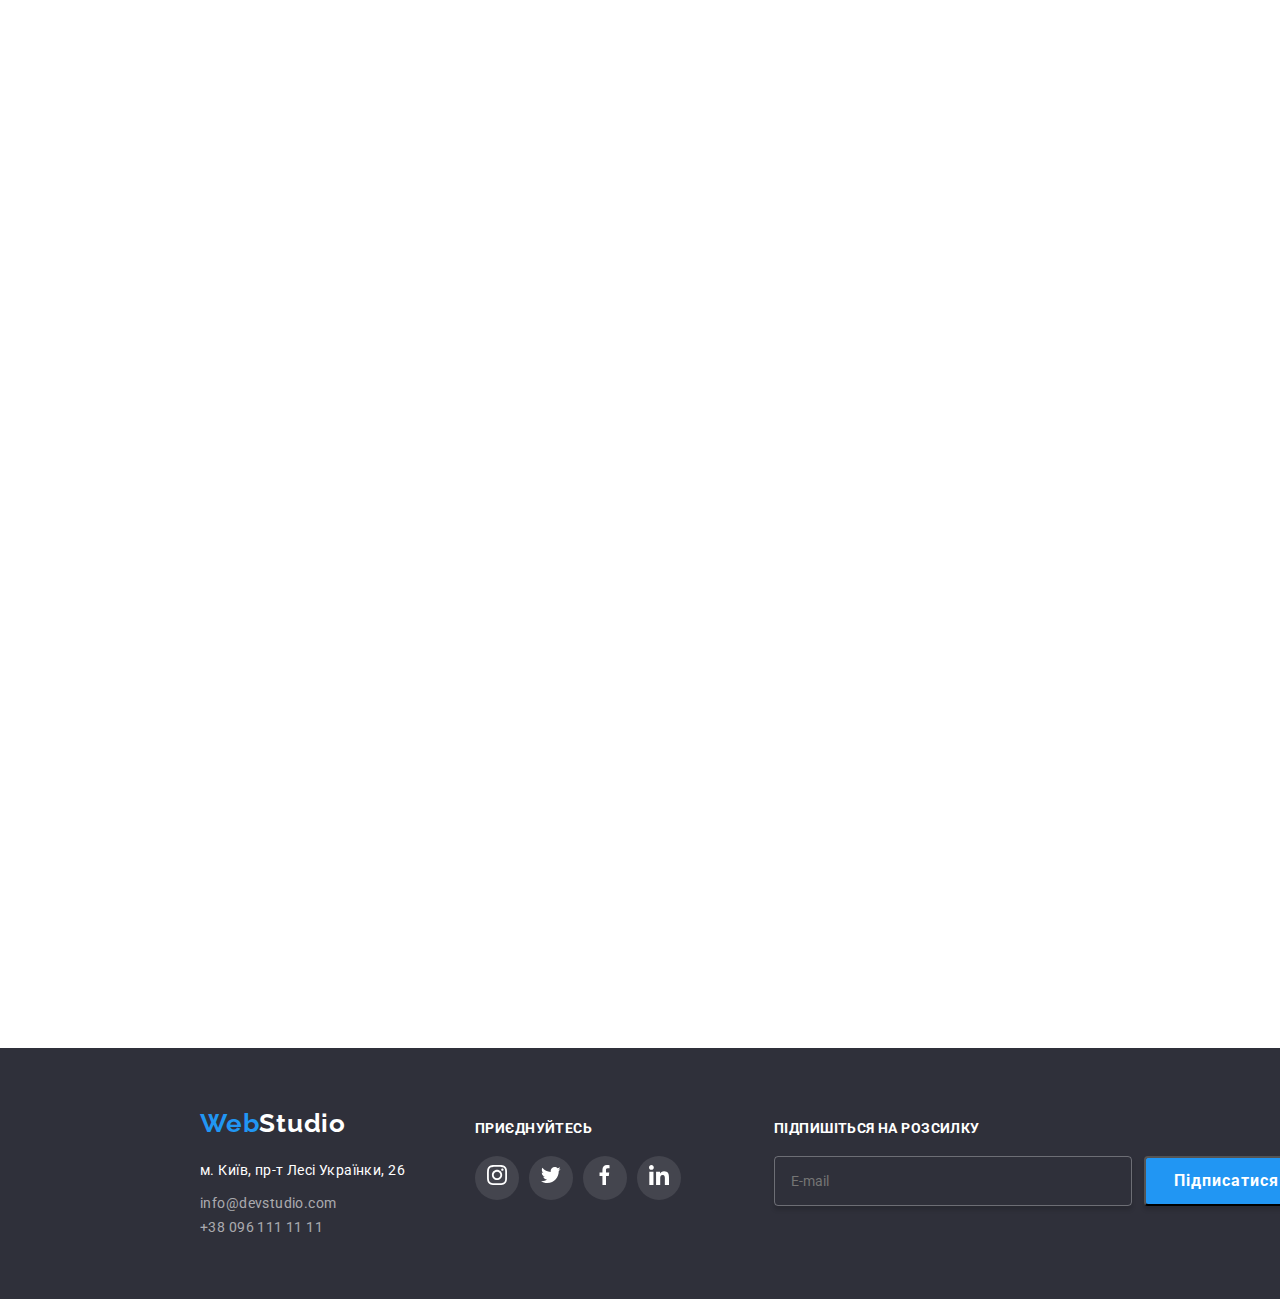
==== commit bb8bb9fb: "placeholders, vars, mixins, and some changes" ====
--- a/index.html
+++ b/index.html
@@ -5,11 +5,11 @@
     <meta http-equiv="X-UA-Compatible" content="IE=edge" />
     <meta name="viewport" content="width=device-width, initial-scale=1.0" />
     <title>Document</title>
-    <link href="https://unpkg.com/aos@2.3.1/dist/aos.css" rel="stylesheet">
+    <link href="https://unpkg.com/aos@2.3.1/dist/aos.css" rel="stylesheet" />
     <link
-    rel="stylesheet"
-    href="https://cdnjs.cloudflare.com/ajax/libs/animate.css/4.1.1/animate.min.css"
-  />
+      rel="stylesheet"
+      href="https://cdnjs.cloudflare.com/ajax/libs/animate.css/4.1.1/animate.min.css"
+    />
     <link
       rel="stylesheet"
       href="https://cdnjs.cloudflare.com/ajax/libs/modern-normalize/2.0.0/modern-normalize.min.css"
@@ -19,106 +19,118 @@
       rel="stylesheet"
     />
 
-    <link rel="stylesheet" href="./css/main.css" />
+    <link rel="stylesheet" href="./css/main.min.css" />
   </head>
   <body>
     <header class="header container">
       <div class="header-container">
         <nav class="header-nav">
-          <div class="header-left">
-            <a class="logo-link" href="./index.html">
-              <span class="web">Web</span>Studio</a
+          <div class="header-nav-left">
+            <a class="header-nav-left__link" href="./index.html">
+              <span class="header-nav-left-link__web">Web</span>Studio</a
             >
-            <ul class="nav-list">
-              <li class="nav-li">
-                <a class="nav-list-item" href="./index.html">Студія</a>
-              </li>
-              <li class="nav-li">
-                <a class="nav-list-item" href="./portfolio.html">Портфоліо</a>
-              </li>
-              <li class="nav-li">
-                <a class="nav-list-item" href="#">Контакти</a>
+            <ul class="header-nav-left-list">
+              <li class="header-nav-left-list__li">
+                <a class="header-nav-left-list__link" href="./index.html"
+                  >Студія</a
+                >
+              </li>
+              <li class="header-nav-left-list__li">
+                <a class="header-nav-left-list__link" href="./portfolio.html"
+                  >Портфоліо</a
+                >
+              </li>
+              <li class="header-nav-left-list__li">
+                <a class="header-nav-left-list__link" href="#">Контакти</a>
               </li>
             </ul>
           </div>
         </nav>
 
-        <div class="header-right">
-          <a class="mail" href="mailto:info@devstudio.com ">
-            <svg class="icon-contact" width="16" height="12">
-              <use href="./img/icons/symbol-defs.svg#icon-envelope"></use>
-            </svg>
-            info@devstudio.com</a
-          >
-
-          <a class="tel" href="tel:+380961111111">
-            <svg class="icon-contact" width="10" height="16">
-              <use href="./img/icons/symbol-defs.svg#icon-phone"></use>
-            </svg>
-            +38 096 111 11 11</a
-          >
+        <div class="header-nav-right">
+          <ul class="header-nav-right-list">
+            <li class="header-nav-right-list__item">
+              <a
+                class="header-nav-right-list__link"
+                href="mailto:info@devstudio.com "
+              >
+                <svg class="header-nav-right-list__icon" width="16" height="12">
+                  <use href="./img/icons/symbol-defs.svg#icon-envelope"></use>
+                </svg>
+                info@devstudio.com</a
+              >
+            </li>
+            <li class="header-nav-right-list__item">
+              <a class="header-nav-right-list__link" href="tel:+380961111111">
+                <svg class="header-nav-right-list__icon" width="10" height="16">
+                  <use href="./img/icons/symbol-defs.svg#icon-phone"></use>
+                </svg>
+                +38 096 111 11 11</a
+              >
+            </li>
+          </ul>
         </div>
       </div>
     </header>
     <!-- Main section -->
     <main>
       <div class="main-content">
-        <section data-aos="zoom-in" class="hero container">
-          <h1 class="hero-title animate__animated animate__backInDown">
+        <section data-aos="zoom-in" class="page-hero container">
+          <h1 class="page-hero__title animate__animated animate__backInDown">
             Ефективні рішення для <br />
             вашого бізнесу
           </h1>
-          <button class="hero-btn" data-modal-open type="button ">
+          <button class="page-hero__button" data-modal-open type="button ">
             Замовити послугу
           </button>
 
           <div class="backdrop is-hidden" data-modal>
             <form class="modal">
               <button type="button" class="btn-close" data-modal-close>
-                <svg class="close-svg">
+                <svg class="btn-close__svg">
                   <use href="./img/icons/symbol-defs.svg#icon-close"></use>
                 </svg>
               </button>
 
-              <h3 class="modal-title">
+              <h3 class="modal__title">
                 Залиште свої дані, ми вам передзвонимо
               </h3>
 
               <ul class="modal-list">
-                <li class="modal-list-item">
-                  <label class="modal-label"
+                <li class="modal-list__item">
+                  <label class="modal-list__label"
                     >Ім'я
-                    <input type="text" class="modal-input" required />
-                    <svg class="modal-svg">
+                    <input type="text" class="modal-list__input" required />
+                    <svg class="modal-list__svg">
                       <use href="./img/icons/symbol-defs.svg#icon-person"></use>
                     </svg>
                   </label>
                 </li>
-                <li class="modal-list-item">
-                  <label class="modal-label"
+                <li class="modal-list__item">
+                  <label class="modal-list__label"
                     >Телефон
-                    <input type="tel" class="modal-input" required />
-                    <svg class="modal-svg">
+                    <input type="tel" class="modal-list__input" required />
+                    <svg class="modal-list__svg">
                       <use
                         href="./img/icons/symbol-defs.svg#icon-phonetwo"
                       ></use>
                     </svg>
                   </label>
                 </li>
-                <li class="modal-list-item">
-                  <label class="modal-label"
+                <li class="modal-list__item">
+                  <label class="modal-list__label"
                     >Пошта
-                    <input type="email" class="modal-input" />
-                    <svg class="modal-svg">
+                    <input type="email" class="modal-list__input" />
+                    <svg class="modal-list__svg">
                       <use href="./img/icons/symbol-defs.svg#icon-email"></use>
                     </svg>
                   </label>
                 </li>
-                <li class="modal-list-item">
-                  <label class="modal-label"
+                <li class="modal-list__item">
+                  <label class="modal-list__label"
                     >Коментар
                     <textarea
-                      class="modal-textarea"
+                      class="modal-list__textarea"
                       cols="30"
                       rows="10"
                       placeholder="Введіть текст"
@@ -126,131 +138,128 @@
                   </label>
                 </li>
               </ul>
-              <p class="modal-text">
-                <input class="modal-checkbox" type="checkbox" />
-                <span class="ros">Погоджуюся з розсилкою та приймаю</span>
-                <a class="modal-link" href="#">Умови договору</a>
+              <p class="modal__text">
+                <input class="modal__checkbox" type="checkbox" />
+                Погоджуюся з розсилкою та приймаю
+                <a class="modal__link" href="#">Умови договору</a>
               </p>
-              <div class="btn-div">
-                <button class="modal-btn" type="submit">Відправити</button>
-              </div>
+                <button class="modal__btn" type="submit">Відправити</button>
             </form>
           </div>
         </section>
 
-        <section class="features container">
+        <section class="features container" data-aos="zoom-in-up">
           <h2 class="visually-hidden">переваги</h2>
-          <div class="div">
+          
             <ul class="features-list">
-              <li class="features-list-item">
-                <div class="vectors">
-                  <img class="vector" src="./img/vector-one.png" alt="vector" />
+              <li class="features-list__item">
+                <div class="features-list__vector">
+                  <img class="features-list__img" src="./img/vector-one.png" alt="vector" />
                 </div>
 
-                <h3 class="features-subtitle">УВАГА ДО ДЕТАЛЕЙ</h3>
-                <p class="futures-paragraph">
+                <h3 class="features-list__title">УВАГА ДО ДЕТАЛЕЙ</h3>
+                <p class="features-list__paragraph">
                   Ідейні міркування, і навіть початок повсякденної роботи з
                   формування позиції.
                 </p>
               </li>
 
               <li class="features-list-item">
-                <div class="vectors">
-                  <img class="vector" src="./img/clock.png" alt="vector" />
+                <div class="features-list__vector">
+                  <img class="features-list__img" src="./img/clock.png" alt="vector" />
                 </div>
-                <h3 class="features-subtitle">ПУНКТУАЛЬНІСТЬ</h3>
-                <p class="futures-paragraph">
+                <h3 class="features-list__title">ПУНКТУАЛЬНІСТЬ</h3>
+                <p class="features-list__paragraph">
                   Завдання організації, особливо рамки і місце навчання кадрів
                   тягне у себе.
                 </p>
               </li>
               <li class="features-list-item">
-                <div class="vectors">
-                  <img class="vector" src="./img/diagram.png" alt="vector" />
+                <div class="features-list__vector">
+                  <img class="features-list__img" src="./img/diagram.png" alt="vector" />
                 </div>
-                <h3 class="features-subtitle">ПЛАНУВАННЯ</h3>
-                <p class="futures-paragraph">
+                <h3 class="features-list__title">ПЛАНУВАННЯ</h3>
+                <p class="features-list__paragraph">
                   Так само консультація з широким активом значною мірою
                   зумовлює.
                 </p>
               </li>
 
               <li class="features-list-item">
-                <div class="vectors">
-                  <img class="vector" src="./img/astronaut.png" alt="vector" />
+                <div class="features-list__vector">
+                  <img class="features-list__img" src="./img/astronaut.png" alt="vector" />
                 </div>
-                <h3 class="features-subtitle">СУЧАСНІ ТЕХНОЛОГІЇ</h3>
-                <p class="futures-paragraph">
+                <h3 class="features-list__title">СУЧАСНІ ТЕХНОЛОГІЇ</h3>
+                <p class="features-list__paragraph">
                   Значимість цих проблем настільки очевидна, що реалізація
                   планових завдань.
                 </p>
               </li>
             </ul>
-          </div>
-        </section>
-
-        <section data-aos="zoom-in-up" class="container ">
-          <h2 class="list-title">Чим ми займаємося</h2>
+          
+        </section>
+
+        <section data-aos="zoom-in-up" class="container work">
+          <h2 class="work__title">Чим ми займаємося</h2>
 
           <div class="figures">
-            <figure class="team-img">
+            <figure class="figures__img">
               <img src="./img/img-one.jpg" alt="1" />
-              <figcaption class="team-caption">Десктопні додатки</figcaption>
+              <figcaption class="figures__caption">Десктопні додатки</figcaption>
             </figure>
-            <figure class="team-img">
+            <figure class="figures__img">
               <img src="./img/img-two.jpg" alt="2" />
-              <figcaption class="team-caption">Мобільні додатки</figcaption>
+              <figcaption class="figures__caption">Мобільні додатки</figcaption>
             </figure>
-            <figure class="team-img">
+            <figure class="figures__img">
               <img src="./img/img-three.jpg" alt="3" />
-              <figcaption class="team-caption">Дизайнерські рішення</figcaption>
+              <figcaption class="figures__caption">Дизайнерські рішення</figcaption>
             </figure>
           </div>
         </section>
 
-        <section class="section" data-aos="fade-up"
-        data-aos-duration="3000">
+        <section class="workers" data-aos="fade-up" data-aos-duration="1000">
           <div class="container">
-            <h2 class="tile-list">Наша команда</h2>
-            <ul class="ul-list">
-              <li class="card">
-                <img class="image" src="./img/img-demj.jpg" alt="photo" />
-
-                <p class="name">Ігор Дем'яненко</p>
-
-                <p class="job">Product Designer</p>
-
-                <ul class="links">
-                  <li class="link-li">
-                    <a href="#">
-                      <svg class="link" width="20" height="20">
+            <h2 class="workers__title">Наша команда</h2>
+            <ul class="workers-list">
+              <li class="workers-list__item">
+                <img class="workers-list__image" src="./img/img-demj.jpg" alt="photo" />
+
+                <p class="workers-list__name">Ігор Дем'яненко</p>
+
+                <p class="workers-list__job">Product Designer</p>
+
+                <ul class="workers-list-links">
+                  <li class="workers-list-links__item">
+                    <a href="#">
+                      <svg class="workers-list-links__svg" width="20" height="20">
                         <use
                           href="./img/icons/symbol-defs.svg#icon-instagram"
                         ></use>
                       </svg>
                     </a>
                   </li>
-                  <li class="link-li">
-                    <a href="#">
-                      <svg class="link" width="20" height="20">
+                  <li class="workers-list-links__item">
+                    <a href="#">
+                      <svg class="workers-list-links__svg" width="20" height="20">
                         <use
                           href="./img/icons/symbol-defs.svg#icon-twiter"
                         ></use>
                       </svg>
                     </a>
                   </li>
-                  <li class="link-li">
-                    <a href="#">
-                      <svg class="link" width="20" height="20">
+                  <li class="workers-list-links__item">
+                    <a href="#">
+                      <svg class="workers-list-links__svg" width="20" height="20">
                         <use
                           href="./img/icons/symbol-defs.svg#icon-facebook"
                         ></use>
                       </svg>
                     </a>
                   </li>
-                  <li class="link-li">
-                    <a href="#">
-                      <svg class="link" width="20" height="20">
+                  <li class="workers-list-links__item">
+                    <a href="#">
+                      <svg class="workers-list-links__svg" width="20" height="20">
                         <use href="./img/icons/symbol-defs.svg#icon-in"></use>
                       </svg>
                     </a>
@@ -258,44 +267,44 @@
                 </ul>
               </li>
 
-              <li class="card">
-                <img class="img-two" src="./img/img-fr.jpg" alt="photo" />
-
-                <p class="name">Ольга Рєпіна</p>
-
-                <p class="job">Frontend Developer</p>
-
-                <ul class="links">
-                  <li class="link-li">
-                    <a href="#">
-                      <svg class="link" width="20" height="20">
+              <li class="workers-list__item">
+                <img class="workers-item__image" src="./img/img-fr.jpg" alt="photo" />
+
+                <p class="workers-list__name">Ольга Рєпіна</p>
+
+                <p class="workers-list__job">Frontend Developer</p>
+
+                <ul class="workers-list-links">
+                  <li class="workers-list-links__item">
+                    <a href="#">
+                      <svg class="workers-list-links__svg" width="20" height="20">
                         <use
                           href="./img/icons/symbol-defs.svg#icon-instagram"
                         ></use>
                       </svg>
                     </a>
                   </li>
-                  <li class="link-li">
-                    <a href="#">
-                      <svg class="link" width="20" height="20">
+                  <li class="workers-list-links__item">
+                    <a href="#">
+                      <svg class="workers-list-links__svg" width="20" height="20">
                         <use
                           href="./img/icons/symbol-defs.svg#icon-twiter"
                         ></use>
                       </svg>
                     </a>
                   </li>
-                  <li class="link-li">
-                    <a href="#">
-                      <svg class="link" width="20" height="20">
+                  <li class="workers-list-links__item">
+                    <a href="#">
+                      <svg class="workers-list-links__svg" width="20" height="20">
                         <use
                           href="./img/icons/symbol-defs.svg#icon-facebook"
                         ></use>
                       </svg>
                     </a>
                   </li>
-                  <li class="link-li">
-                    <a href="#">
-                      <svg class="link" width="20" height="20">
+                  <li class="workers-list-links__item">
+                    <a href="#">
+                      <svg class="workers-list-links__svg" width="20" height="20">
                         <use href="./img/icons/symbol-defs.svg#icon-in"></use>
                       </svg>
                     </a>
@@ -303,44 +312,44 @@
                 </ul>
               </li>
 
-              <li class="card">
-                <img class="img-two" src="./img/img-tr.jpg" alt="photo" />
-
-                <p class="name">Микола Тарасов</p>
-
-                <p class="job">Marketing</p>
-
-                <ul class="links">
-                  <li class="link-li">
-                    <a href="#">
-                      <svg class="link" width="20" height="20">
+              <li class="workers-list__item">
+                <img class="workers-item__image" src="./img/img-tr.jpg" alt="photo" />
+
+                <p class="workers-list__name">Микола Тарасов</p>
+
+                <p class="workers-list__job">Marketing</p>
+
+                <ul class="workers-list-links">
+                  <li class="workers-list-links__item">
+                    <a href="#">
+                      <svg class="workers-list-links__svg" width="20" height="20">
                         <use
                           href="./img/icons/symbol-defs.svg#icon-instagram"
                         ></use>
                       </svg>
                     </a>
                   </li>
-                  <li class="link-li">
-                    <a href="#">
-                      <svg class="link" width="20" height="20">
+                  <li class="workers-list-links__item">
+                    <a href="#">
+                      <svg class="workers-list-links__svg" width="20" height="20">
                         <use
                           href="./img/icons/symbol-defs.svg#icon-twiter"
                         ></use>
                       </svg>
                     </a>
                   </li>
-                  <li class="link-li">
-                    <a href="#">
-                      <svg class="link" width="20" height="20">
+                  <li class="workers-list-links__item">
+                    <a href="#">
+                      <svg class="workers-list-links__svg" width="20" height="20">
                         <use
                           href="./img/icons/symbol-defs.svg#icon-facebook"
                         ></use>
                       </svg>
                     </a>
                   </li>
-                  <li class="link-li">
-                    <a href="#">
-                      <svg class="link" width="20" height="20">
+                  <li class="workers-list-links__item">
+                    <a href="#">
+                      <svg class="workers-list-links__svg" width="20" height="20">
                         <use href="./img/icons/symbol-defs.svg#icon-in"></use>
                       </svg>
                     </a>
@@ -348,44 +357,44 @@
                 </ul>
               </li>
 
-              <li class="card">
-                <img class="img-two" src="./img/img-jr.jpg" alt="photo" />
-
-                <p class="name">Михайло Єрмаков</p>
-
-                <p class="job">UI Designer</p>
-
-                <ul class="links">
-                  <li class="link-li">
-                    <a href="#">
-                      <svg class="link" width="20" height="20">
+              <li class="workers-list__item">
+                <img class="workers-item__image" src="./img/img-jr.jpg" alt="photo" />
+
+                <p class="workers-list__name">Михайло Єрмаков</p>
+
+                <p class="workers-list__job">UI Designer</p>
+
+                <ul class="workers-list-links">
+                  <li class="workers-list-links__item">
+                    <a href="#">
+                      <svg class="workers-list-links__svg" width="20" height="20">
                         <use
                           href="./img/icons/symbol-defs.svg#icon-instagram"
                         ></use>
                       </svg>
                     </a>
                   </li>
-                  <li class="link-li">
-                    <a href="#">
-                      <svg class="link" width="20" height="20">
+                  <li class="workers-list-links__item">
+                    <a href="#">
+                      <svg class="workers-list-links__svg" width="20" height="20">
                         <use
                           href="./img/icons/symbol-defs.svg#icon-twiter"
                         ></use>
                       </svg>
                     </a>
                   </li>
-                  <li class="link-li">
-                    <a href="#">
-                      <svg class="link" width="20" height="20">
+                  <li class="workers-list-links__item">
+                    <a href="#">
+                      <svg class="workers-list-links__svg" width="20" height="20">
                         <use
                           href="./img/icons/symbol-defs.svg#icon-facebook"
                         ></use>
                       </svg>
                     </a>
                   </li>
-                  <li class="link-li">
-                    <a href="#">
-                      <svg class="link" width="20" height="20">
+                  <li class="workers-list-links__item">
+                    <a href="#">
+                      <svg class="workers-list-links__svg" width="20" height="20">
                         <use href="./img/icons/symbol-defs.svg#icon-in"></use>
                       </svg>
                     </a>
@@ -396,49 +405,50 @@
           </div>
         </section>
 
-        <section class="clients container">
-          <h3 class="clients-title">Постійні клієнти</h3>
+        <section class="clients-section container" data-aos="fade-up" data-aos-duration="2000">
+          <h3 class="clients-section__title">Постійні клієнти</h3>
+
           <ul class="clients-list">
-            <li class="clients-list-item">
-              <a href="#">
-                <svg class="clients-svg">
+            <li class="clients-list__item">
+              <a href="#">
+                <svg class="clients-list__svg">
                   <use href="./img/icons/symbol-defs.svg#icon-window"></use>
                 </svg>
               </a>
             </li>
-            <li class="clients-list-item">
-              <a href="#">
-                <svg class="clients-svg">
+            <li class="clients-list__item">
+              <a href="#">
+                <svg class="clients-list__svg">
                   <use href="./img/icons/symbol-defs.svg#icon-tagline"></use>
                 </svg>
               </a>
             </li>
-            <li class="clients-list-item">
-              <a href="#">
-                <svg class="clients-svg">
+            <li class="clients-list__item">
+              <a href="#">
+                <svg class="clients-list__svg">
                   <use
                     href="./img/icons/symbol-defs.svg#icon-company-circle"
                   ></use>
                 </svg>
               </a>
             </li>
-            <li class="clients-list-item">
-              <a href="#">
-                <svg class="clients-svg">
+            <li class="clients-list__item">
+              <a href="#">
+                <svg class="clients-list__svg">
                   <use href="./img/icons/symbol-defs.svg#icon-foster"></use>
                 </svg>
               </a>
             </li>
-            <li class="clients-list-item">
-              <a href="#">
-                <svg class="clients-svg">
+            <li class="clients-list__item">
+              <a href="#">
+                <svg class="clients-list__svg">
                   <use href="./img/icons/symbol-defs.svg#icon-brand"></use>
                 </svg>
               </a>
             </li>
-            <li class="clients-list-item">
-              <a href="#">
-                <svg class="clients-svg">
+            <li class="clients-list__item">
+              <a href="#">
+                <svg class="clients-list__svg">
                   <use href="./img/icons/symbol-defs.svg#icon-company"></use>
                 </svg>
               </a>
@@ -451,51 +461,51 @@
     <!-- Footer section -->
     <footer class="footer-container container">
       <div class="footer-content container">
-        <section class="foot-er">
+        <section class="footer-section">
           <h2 class="visually-hidden">unfjlcm</h2>
-          <a class="logo-link-one" href="./index.html">
-            <span class="web-1">Web</span><span class="studio">Studio</span></a
+          <a class="footer-section__link" href="./index.html">
+            <span class="footer-section__web">Web</span><span class="studio">Studio</span></a
           >
 
-          <address>
-            <a class="address-link" href="#">м. Київ, пр-т Лесі Українки, 26</a>
-            <a class="contact-link" href="mailto:info@devstudio.com"
+          <address class="address">
+            <a class="address__link" href="#">м. Київ, пр-т Лесі Українки, 26</a>
+            <a class="address__email" href="mailto:info@devstudio.com"
               >info@devstudio.com</a
             >
 
-            <a class="contact-link" href="tel:+380961111111"
+            <a class="address__email" href="tel:+380961111111"
               >+38 096 111 11 11</a
             >
           </address>
         </section>
 
-        <section class="footer-links">
-          <h3 class="footer-title">приєднуйтесь</h3>
-          <ul class="footer-list-links">
-            <li class="footer-links-item">
-              <a href="#">
-                <svg class="footer-link">
+        <section class="socials-section">
+          <h3 class="socials-section__title">приєднуйтесь</h3>
+          <ul class="socials-list">
+            <li class="socials-list__item">
+              <a href="#">
+                <svg class="socials-list__svg">
                   <use href="./img/icons/symbol-defs.svg#icon-instagram"></use>
                 </svg>
               </a>
             </li>
-            <li class="footer-links-item">
-              <a href="#">
-                <svg class="footer-link">
+            <li class="socials-list__item">
+              <a href="#">
+                <svg class="socials-list__svg">
                   <use href="./img/icons/symbol-defs.svg#icon-twiter"></use>
                 </svg>
               </a>
             </li>
-            <li class="footer-links-item">
-              <a href="#">
-                <svg class="footer-link">
+            <li class="socials-list__item">
+              <a href="#">
+                <svg class="socials-list__svg">
                   <use href="./img/icons/symbol-defs.svg#icon-facebook"></use>
                 </svg>
               </a>
             </li>
-            <li class="footer-links-item">
-              <a href="#">
-                <svg class="footer-link">
+            <li class="socials-list__item">
+              <a href="#">
+                <svg class="socials-list__svg">
                   <use href="./img/icons/symbol-defs.svg#icon-in"></use>
                 </svg>
               </a>
@@ -503,20 +513,20 @@
           </ul>
         </section>
 
-        <section class="rozsilka">
-          <form class="footer-form">
-            <label class="footer-label"
+        <section class="section-telegram">
+          <form class="section-form">
+            <label class="section-form__label"
               >Підпишіться на розсилку
               <input
                 type="email"
-                class="footer-input"
+                class="section-form__input"
                 required
                 placeholder="E-mail"
               />
             </label>
-            <button type="submit" class="telegram-btn">
+            <button type="submit" class="section-form-button">
               Підписатися
-              <svg class="tele">
+              <svg class="section-form-button__svg">
                 <use href="./img/icons/symbol-defs.svg#icon-icon"></use>
               </svg>
             </button>
@@ -527,7 +537,7 @@
     <script src="./js/modal.js"></script>
     <script src="https://unpkg.com/aos@2.3.1/dist/aos.js"></script>
     <script>
-       AOS.init();
+      AOS.init();
     </script>
   </body>
 </html>
--- a/css/main.min.css
+++ b/css/main.min.css
@@ -0,0 +1 @@
+.section-form-button,.socials-list__item,.socials-list,.clients-list__item,.clients-list,.workers-list .workers-list-links__item,.workers-list .workers-list-links,.workers-list,.figures,.work__title,.features-list,.btn-close,.backdrop,.header-nav-right-list,.header-nav .header-nav-left-list,.header-nav .header-nav-left,.header-container{display:flex;justify-content:space-between;align-items:center;flex-wrap:wrap}.visually-hidden{position:absolute !important;clip:rect(1px 1px 1px 1px);clip:rect(1px, 1px, 1px, 1px);padding:0 !important;border:0 !important;height:1px !important;width:1px !important;overflow:hidden}use{display:block}button{display:block;margin:0;padding:0}h2,p,ul{margin:0;padding:0}body{font-family:"Roboto",sans-serif;font-style:normal}.container{margin:0 auto;width:1200px}a{display:block;text-decoration:none}ul{list-style:none}ul,h1,h2,h3,p{padding:0;margin:0}.header{width:1600px;height:80px;border-bottom:1px solid #ececec}.header-container{width:1200px;margin:0 auto;padding:25px 0}.header-nav .header-nav-left{width:520px}.header-nav .header-nav-left__link{font-size:26px;font-style:normal;font-weight:700;line-height:31px;letter-spacing:.03em;font-family:"Raleway",sans-serif;color:#212121;text-decoration:none}.header-nav .header-nav-left__link .header-nav-left-link__web{color:#2196f3;padding-top:24px}.header-nav .header-nav-left-list{width:281px;list-style:none;font-size:14px;font-style:normal;font-weight:500;line-height:16px;letter-spacing:.02em;color:#212121}.header-nav .header-nav-left-list .header-nav-left-list__li .header-nav-left-list__link{position:relative;text-decoration:none;color:#212121}.header-nav .header-nav-left-list .header-nav-left-list__li .header-nav-left-list__link:hover{transition:color 250ms ease-out;color:#2196f3}.header-nav .header-nav-left-list .header-nav-left-list__li .header-nav-left-list__link .header-nav-left-list__link:after{content:"";position:absolute;top:44px;left:0;width:0;height:4px;background-color:#2196f3;border-radius:2px}.header-nav .header-nav-left-list .header-nav-left-list__li .header-nav-left-list__link .header-nav-left-list__link:hover:after{width:100%;transition:width 250ms ease}.header-nav .header-nav-left-list .header-nav-left-list__li .header-nav-left-list__link .header-nav-left-list__link:hover{display:block}.header-nav .header-nav-left-list .header-nav-left-list__li .header-nav-left-list__link .header-nav-left-list__link:hover:hover{width:100%;transition:width .2s ease}.header-nav-right-list{width:333px}.header-nav-right-list__link{color:#757575;font-size:14px;font-style:normal;font-weight:500;line-height:normal;letter-spacing:.28px}.header-nav-right-list__link:hover{color:#2196f3;transition:color 250ms ease-out}.header-nav-right-list__link:hover .header-nav-right-list__icon,.header-nav-right-list__link:focus .header-nav-right-list__icon{fill:#2196f3;transition:fill 250ms ease-out}.header-nav-right-list__icon{fill:#757575;margin-right:10px}.page-hero{background-image:url(../img/hero.png);width:1600px;padding:200px 0}.page-hero__title{font-size:44px;font-style:normal;font-weight:900;line-height:1.36;letter-spacing:.06em;margin-bottom:30px;color:#fff;text-align:center;text-transform:uppercase;align-items:center;background-image:linear-gradient(to right, rgba(47, 48, 58, 0.4), rgba(47, 48, 58, 0.4)) url(img/Img.png)}.page-hero__button{font-size:16px;font-style:normal;font-weight:700;line-height:30px;letter-spacing:.06em;display:block;align-items:center;margin:0 auto;width:216px;height:50px;justify-content:center;text-align:center;background:#2196f3;box-shadow:0px 4px 4px rgba(0,0,0,.15);border-radius:4px;color:#fff;cursor:pointer}.backdrop{justify-content:center;position:fixed;top:0;left:0;background-color:rgba(0,0,0,.2);width:100%;height:100%;z-index:99}.modal{padding:40px;width:528px;position:fixed;background-color:#fff;z-index:100;border-radius:4px;box-shadow:0px 2px 1px 0px rgba(0,0,0,.2),0px 1px 1px 0px rgba(0,0,0,.14),0px 1px 3px 0px rgba(0,0,0,.12)}.modal__text{color:#757575;font-size:14px;font-weight:400;line-height:24px;letter-spacing:.42px}.modal__link{display:inline;color:#2196f3;font-size:14px;font-weight:400;line-height:24px;letter-spacing:.42px;text-decoration-line:underline}.modal__checkbox{width:16px;height:15px;border-color:#212121;margin-right:8px;margin-top:25px}.modal__checkbox:checked{background-color:#2196f3}.modal__btn{display:block;height:50px;margin:30px auto 0;width:200px;border-radius:4px;background:#2196f3;box-shadow:0px 4px 4px 0px rgba(0,0,0,.15);color:#fff;text-align:center;font-size:16px;font-weight:700;line-height:30px;letter-spacing:.96px;border:none}.modal__title{margin-bottom:12px;color:#212121;text-align:center;font-size:20px;font-weight:700;line-height:normal;letter-spacing:.6px}.modal-list{display:flex;flex-direction:column;gap:10px}.modal-list__label{position:relative;display:flex;flex-direction:column;color:#757575;font-size:12px;font-weight:400;line-height:normal;letter-spacing:.12px;margin-bottom:4px}.modal-list__input{border-radius:4px;border:1px solid rgba(33,33,33,.2);width:448px;height:40px;margin-top:4px;padding:12px 0 12px 42px;outline:none;cursor:pointer}.modal-list__input:focus+.modal-list__svg,.modal-list__input:hover+.modal-list__svg{fill:#2196f3}.modal-list__input:focus,.modal-list__input:hover{border-color:#2196f3}.modal-list__svg{position:absolute;top:30px;left:12px;width:18px;height:18px;fill:#212121}.modal-list__textarea{border-radius:4px;border:1px solid rgba(33,33,33,.2);resize:none;width:448px;height:120px;padding:12px 16px}.btn-close{cursor:pointer;position:absolute;top:8px;right:8px;width:30px;height:30px;border-radius:50%;border-color:rgba(0,0,0,.1);justify-content:center}.btn-close:hover .btn-close__svg{fill:#2196f3}.btn-close__svg{width:18px;height:18px}.is-hidden{opacity:0;pointer-events:none;visibility:hidden}.features{width:1200px;margin:0 auto;padding:94px 0px}.features-list{flex-wrap:nowrap;letter-spacing:.3em}.features-list__vector{margin-bottom:30px;width:270px;height:120px;background:#f5f4fa;border-radius:4px}.features-list__img{margin:25px 102px 25px 102px}.features-list__title{font-size:14px;font-style:normal;font-weight:700;line-height:16px;letter-spacing:.03em;font-family:"Roboto",sans-serif;font-style:normal;text-transform:uppercase;margin-bottom:10px;color:#212121}.features-list__paragraph{font-size:14px;font-style:normal;font-weight:400;line-height:24px;letter-spacing:.03em;font-family:"Roboto",sans-serif;font-style:normal;color:#757575;width:270px}.work__title{justify-content:center;font-size:36px;font-style:normal;font-weight:700;line-height:42px;letter-spacing:.03em;margin-bottom:50px;color:#212121}.figures{margin:0 auto;justify-content:center;flex-wrap:nowrap}.figures__img{position:relative;width:370px;height:294px}.figures__caption{font-size:14px;font-style:normal;font-weight:700;line-height:normal;letter-spacing:.42;position:absolute;bottom:0;background:rgba(47,48,58,.8);color:#fff;text-align:center;text-transform:uppercase;width:370px;padding:27px 0 27px 0}.workers{background-color:#f5f4fa;height:648px}.workers__title{padding-top:94px;display:flex;justify-content:center;margin-top:94px;margin-bottom:50px;font-size:36px;font-style:normal;font-weight:700;line-height:42px;letter-spacing:.03em;color:#212121}.workers-list{margin:0 auto;list-style-type:none;text-align:center;width:1200px}.workers-list__item{width:270px;background:#fff;box-shadow:0px 1px 3px rgba(0,0,0,.12),0px 1px 1px rgba(0,0,0,.14),0px 2px 1px rgba(0,0,0,.2);border-radius:0px 0px 4px 4px;padding-bottom:30px}.workers-list__name{font-size:16px;font-style:normal;font-weight:500;line-height:19px;letter-spacing:.03em;margin-top:30px;margin-bottom:10px;color:#212121}.workers-list__job{font-size:16px;font-style:normal;font-weight:400;line-height:19px;letter-spacing:.03em;color:#757575}.workers-list .workers-list-links{width:206px;margin:16px auto 0;cursor:pointer}.workers-list .workers-list-links__item{justify-content:center;border-radius:50%;width:44px;height:44px}.workers-list .workers-list-links__item:hover{background-color:#2196f3;transition:background-color .7s ease-out}.workers-list .workers-list-links__item:hover .workers-list-links__svg{fill:#fff}.workers-list .workers-list-links__svg{fill:#afb1b8}.workers-list .workers-list-links__svg:hover{fill:#fff}.clients-section{padding:94px 0}.clients-section__title{margin-bottom:50px;color:#212121;text-align:center;font-size:36px;font-style:normal;font-weight:700;line-height:normal;letter-spacing:1.08px}.clients-list__item{justify-content:center;width:170px;height:92px;border-radius:4px;border:1px solid #afb1b8;cursor:pointer}.clients-list__item:hover .clients-list__svg{fill:#2196f3;transition:fill .4s ease-in}.clients-list__item:hover{border-color:#2196f3}.clients-list__svg{fill:#afb1b8;width:106px;height:60px}.footer-container{padding:60px 0;background-color:#2f303a;width:1600px}.footer-content{display:flex}.footer-section{margin-right:70px}.footer-section__link{font-size:26px;font-style:normal;font-weight:700;line-height:31px;letter-spacing:.03em;margin-bottom:20px;font-family:"Raleway",sans-serif;font-style:normal}.studio{color:#fff}.footer-section__web{color:#2196f3}.address__link{font-size:14px;font-style:normal;font-weight:400;line-height:1.71;letter-spacing:.03em;margin:20px 0 9px 0;display:block;color:#fff}.address__email{display:block;color:rgba(255,255,255,.6);font-size:14px;font-style:normal;font-weight:400;line-height:1.71;letter-spacing:.03em}address{font-style:normal}.contact-link:not(:last-child){margin-bottom:9px}.socials-section{padding:12px 0 0;width:206px;margin-right:93px}.socials-section__title{font-size:14px;font-style:normal;font-weight:700;line-height:normal;letter-spacing:.42px;margin-bottom:20px;color:#fff;text-transform:uppercase}.socials-list__item{width:44px;height:44px;background-color:rgba(255,255,255,.1);border-radius:50%;justify-content:center}.socials-list__item:hover{background-color:#2196f3;transition:background-color .7s ease-out}.socials-list__svg{width:20px;height:20px;fill:#fff}.section-telegram{padding-top:12px;width:570px}.section-form{display:flex;align-items:flex-end}.section-form__label{font-size:14px;font-style:normal;font-weight:700;line-height:normal;letter-spacing:.42px;color:#fff;text-transform:uppercase}.section-form__input{width:358px;height:50px;border-radius:4px;border:1px solid rgba(255,255,255,.3);background:rgba(33,150,243,0);box-shadow:0px 4px 4px 0px rgba(0,0,0,.15);padding-left:16px;outline:none;cursor:pointer;color:#e2dddd;margin-top:20px}.section-form-button{flex-wrap:nowrap;gap:12px;width:200px;height:50px;border-radius:4px;background:#2196f3;box-shadow:0px 4px 4px 0px rgba(0,0,0,.15);color:#fff;text-align:center;font-size:16px;font-style:normal;font-weight:700;line-height:30px;letter-spacing:.96px;cursor:pointer;padding:0 28px}.section-form-button__svg{width:24px;height:24px;fill:#fff}/*# sourceMappingURL=main.min.css.map */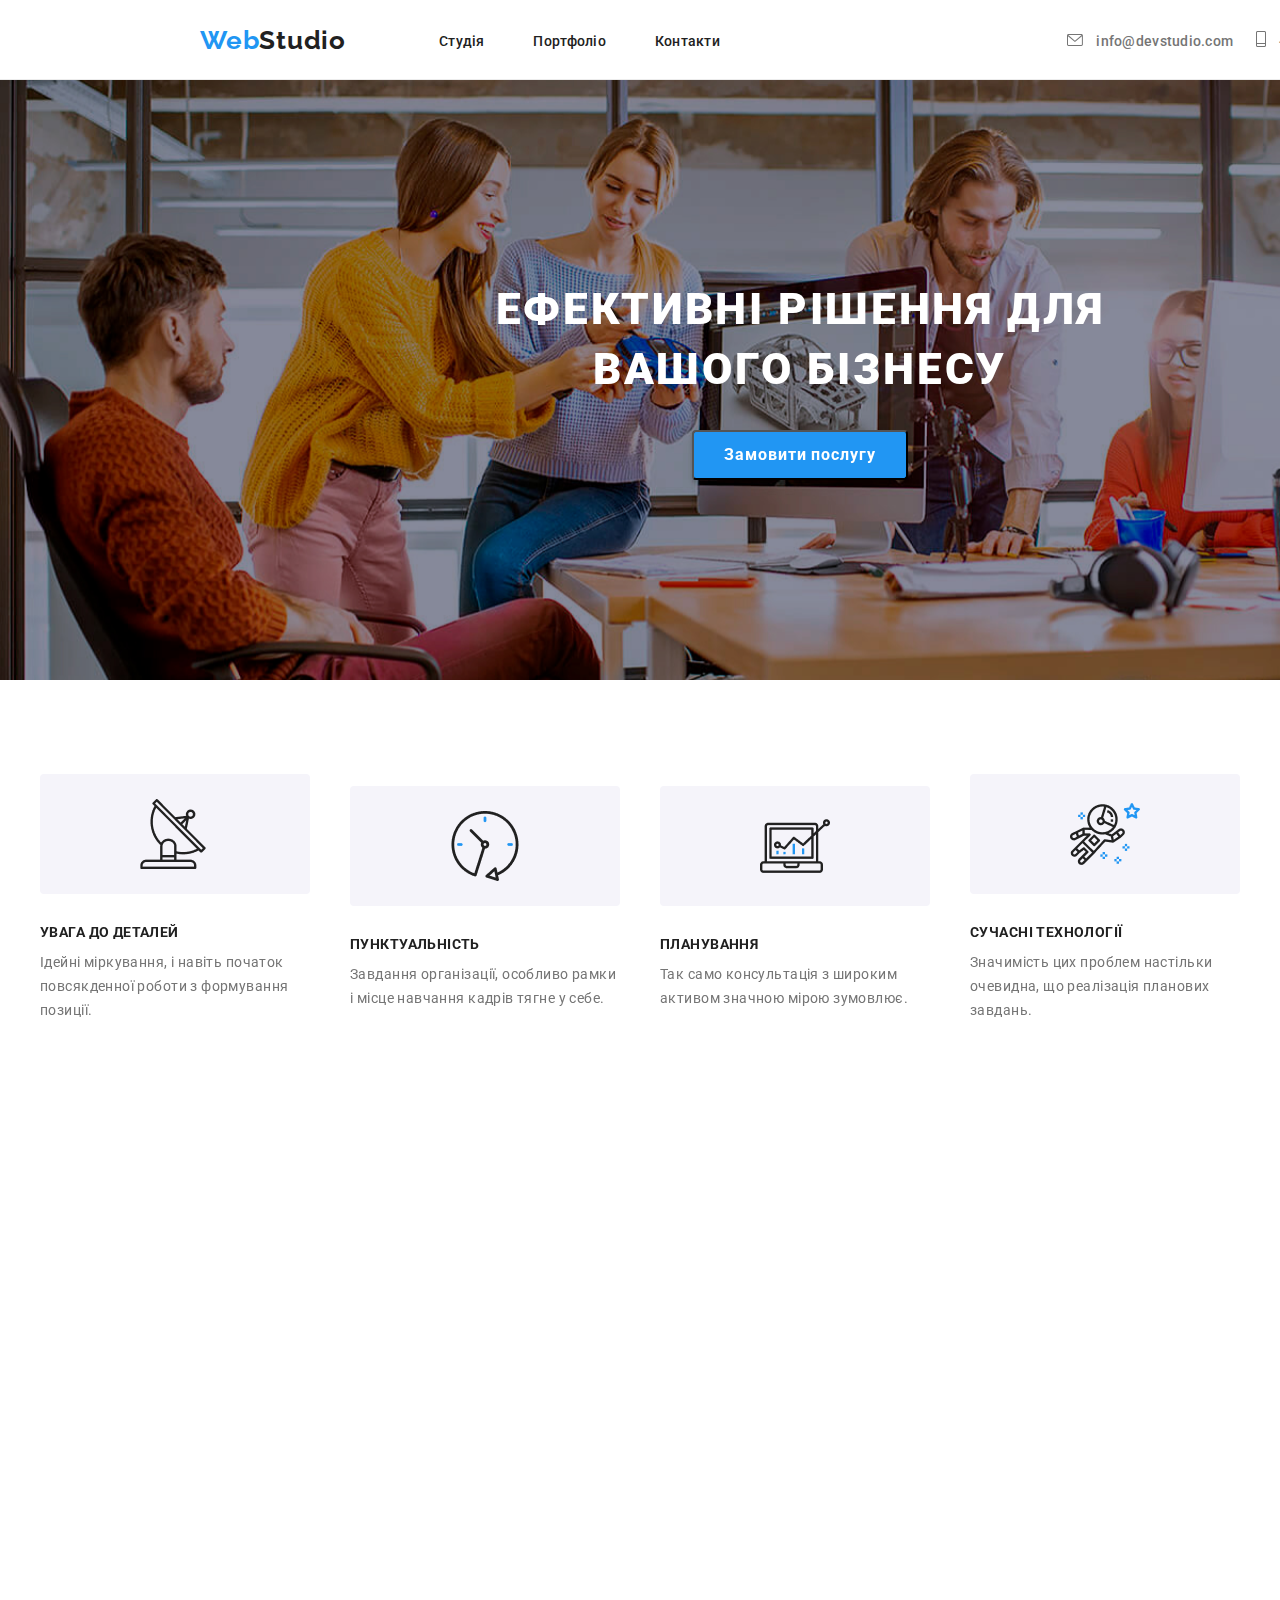
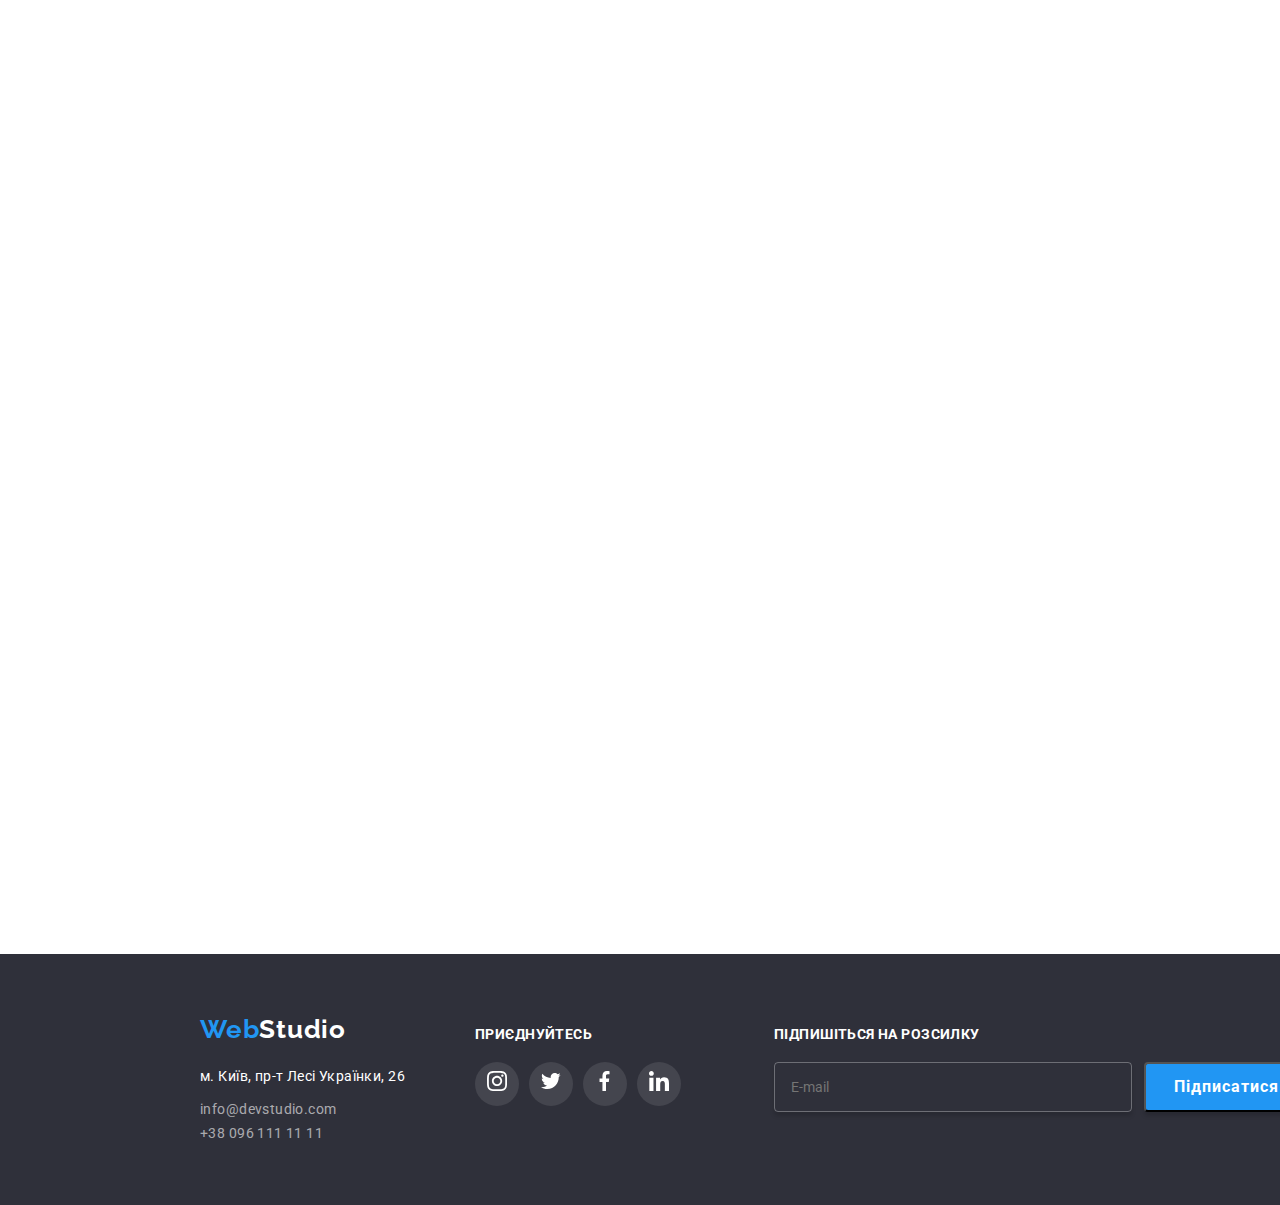
==== commit 276acfeb: "adapt" ====
--- a/index.html
+++ b/index.html
@@ -223,7 +223,7 @@
             <h2 class="workers__title">Наша команда</h2>
             <ul class="workers-list">
               <li class="workers-list__item">
-                <img class="workers-list__image" src="./img/img-demj.jpg" alt="photo" />
+                <img class="workers-item__image" src="./img/img-demj.jpg" alt="photo" />
 
                 <p class="workers-list__name">Ігор Дем'яненко</p>
 
--- a/css/main.min.css
+++ b/css/main.min.css
@@ -1 +1 @@
-.section-form-button,.socials-list__item,.socials-list,.clients-list__item,.clients-list,.workers-list .workers-list-links__item,.workers-list .workers-list-links,.workers-list,.figures,.work__title,.features-list,.btn-close,.backdrop,.header-nav-right-list,.header-nav .header-nav-left-list,.header-nav .header-nav-left,.header-container{display:flex;justify-content:space-between;align-items:center;flex-wrap:wrap}.visually-hidden{position:absolute !important;clip:rect(1px 1px 1px 1px);clip:rect(1px, 1px, 1px, 1px);padding:0 !important;border:0 !important;height:1px !important;width:1px !important;overflow:hidden}use{display:block}button{display:block;margin:0;padding:0}h2,p,ul{margin:0;padding:0}body{font-family:"Roboto",sans-serif;font-style:normal}.container{margin:0 auto;width:1200px}a{display:block;text-decoration:none}ul{list-style:none}ul,h1,h2,h3,p{padding:0;margin:0}.header{width:1600px;height:80px;border-bottom:1px solid #ececec}.header-container{width:1200px;margin:0 auto;padding:25px 0}.header-nav .header-nav-left{width:520px}.header-nav .header-nav-left__link{font-size:26px;font-style:normal;font-weight:700;line-height:31px;letter-spacing:.03em;font-family:"Raleway",sans-serif;color:#212121;text-decoration:none}.header-nav .header-nav-left__link .header-nav-left-link__web{color:#2196f3;padding-top:24px}.header-nav .header-nav-left-list{width:281px;list-style:none;font-size:14px;font-style:normal;font-weight:500;line-height:16px;letter-spacing:.02em;color:#212121}.header-nav .header-nav-left-list .header-nav-left-list__li .header-nav-left-list__link{position:relative;text-decoration:none;color:#212121}.header-nav .header-nav-left-list .header-nav-left-list__li .header-nav-left-list__link:hover{transition:color 250ms ease-out;color:#2196f3}.header-nav .header-nav-left-list .header-nav-left-list__li .header-nav-left-list__link .header-nav-left-list__link:after{content:"";position:absolute;top:44px;left:0;width:0;height:4px;background-color:#2196f3;border-radius:2px}.header-nav .header-nav-left-list .header-nav-left-list__li .header-nav-left-list__link .header-nav-left-list__link:hover:after{width:100%;transition:width 250ms ease}.header-nav .header-nav-left-list .header-nav-left-list__li .header-nav-left-list__link .header-nav-left-list__link:hover{display:block}.header-nav .header-nav-left-list .header-nav-left-list__li .header-nav-left-list__link .header-nav-left-list__link:hover:hover{width:100%;transition:width .2s ease}.header-nav-right-list{width:333px}.header-nav-right-list__link{color:#757575;font-size:14px;font-style:normal;font-weight:500;line-height:normal;letter-spacing:.28px}.header-nav-right-list__link:hover{color:#2196f3;transition:color 250ms ease-out}.header-nav-right-list__link:hover .header-nav-right-list__icon,.header-nav-right-list__link:focus .header-nav-right-list__icon{fill:#2196f3;transition:fill 250ms ease-out}.header-nav-right-list__icon{fill:#757575;margin-right:10px}.page-hero{background-image:url(../img/hero.png);width:1600px;padding:200px 0}.page-hero__title{font-size:44px;font-style:normal;font-weight:900;line-height:1.36;letter-spacing:.06em;margin-bottom:30px;color:#fff;text-align:center;text-transform:uppercase;align-items:center;background-image:linear-gradient(to right, rgba(47, 48, 58, 0.4), rgba(47, 48, 58, 0.4)) url(img/Img.png)}.page-hero__button{font-size:16px;font-style:normal;font-weight:700;line-height:30px;letter-spacing:.06em;display:block;align-items:center;margin:0 auto;width:216px;height:50px;justify-content:center;text-align:center;background:#2196f3;box-shadow:0px 4px 4px rgba(0,0,0,.15);border-radius:4px;color:#fff;cursor:pointer}.backdrop{justify-content:center;position:fixed;top:0;left:0;background-color:rgba(0,0,0,.2);width:100%;height:100%;z-index:99}.modal{padding:40px;width:528px;position:fixed;background-color:#fff;z-index:100;border-radius:4px;box-shadow:0px 2px 1px 0px rgba(0,0,0,.2),0px 1px 1px 0px rgba(0,0,0,.14),0px 1px 3px 0px rgba(0,0,0,.12)}.modal__text{color:#757575;font-size:14px;font-weight:400;line-height:24px;letter-spacing:.42px}.modal__link{display:inline;color:#2196f3;font-size:14px;font-weight:400;line-height:24px;letter-spacing:.42px;text-decoration-line:underline}.modal__checkbox{width:16px;height:15px;border-color:#212121;margin-right:8px;margin-top:25px}.modal__checkbox:checked{background-color:#2196f3}.modal__btn{display:block;height:50px;margin:30px auto 0;width:200px;border-radius:4px;background:#2196f3;box-shadow:0px 4px 4px 0px rgba(0,0,0,.15);color:#fff;text-align:center;font-size:16px;font-weight:700;line-height:30px;letter-spacing:.96px;border:none}.modal__title{margin-bottom:12px;color:#212121;text-align:center;font-size:20px;font-weight:700;line-height:normal;letter-spacing:.6px}.modal-list{display:flex;flex-direction:column;gap:10px}.modal-list__label{position:relative;display:flex;flex-direction:column;color:#757575;font-size:12px;font-weight:400;line-height:normal;letter-spacing:.12px;margin-bottom:4px}.modal-list__input{border-radius:4px;border:1px solid rgba(33,33,33,.2);width:448px;height:40px;margin-top:4px;padding:12px 0 12px 42px;outline:none;cursor:pointer}.modal-list__input:focus+.modal-list__svg,.modal-list__input:hover+.modal-list__svg{fill:#2196f3}.modal-list__input:focus,.modal-list__input:hover{border-color:#2196f3}.modal-list__svg{position:absolute;top:30px;left:12px;width:18px;height:18px;fill:#212121}.modal-list__textarea{border-radius:4px;border:1px solid rgba(33,33,33,.2);resize:none;width:448px;height:120px;padding:12px 16px}.btn-close{cursor:pointer;position:absolute;top:8px;right:8px;width:30px;height:30px;border-radius:50%;border-color:rgba(0,0,0,.1);justify-content:center}.btn-close:hover .btn-close__svg{fill:#2196f3}.btn-close__svg{width:18px;height:18px}.is-hidden{opacity:0;pointer-events:none;visibility:hidden}.features{width:1200px;margin:0 auto;padding:94px 0px}.features-list{flex-wrap:nowrap;letter-spacing:.3em}.features-list__vector{margin-bottom:30px;width:270px;height:120px;background:#f5f4fa;border-radius:4px}.features-list__img{margin:25px 102px 25px 102px}.features-list__title{font-size:14px;font-style:normal;font-weight:700;line-height:16px;letter-spacing:.03em;font-family:"Roboto",sans-serif;font-style:normal;text-transform:uppercase;margin-bottom:10px;color:#212121}.features-list__paragraph{font-size:14px;font-style:normal;font-weight:400;line-height:24px;letter-spacing:.03em;font-family:"Roboto",sans-serif;font-style:normal;color:#757575;width:270px}.work__title{justify-content:center;font-size:36px;font-style:normal;font-weight:700;line-height:42px;letter-spacing:.03em;margin-bottom:50px;color:#212121}.figures{margin:0 auto;justify-content:center;flex-wrap:nowrap}.figures__img{position:relative;width:370px;height:294px}.figures__caption{font-size:14px;font-style:normal;font-weight:700;line-height:normal;letter-spacing:.42;position:absolute;bottom:0;background:rgba(47,48,58,.8);color:#fff;text-align:center;text-transform:uppercase;width:370px;padding:27px 0 27px 0}.workers{background-color:#f5f4fa;height:648px}.workers__title{padding-top:94px;display:flex;justify-content:center;margin-top:94px;margin-bottom:50px;font-size:36px;font-style:normal;font-weight:700;line-height:42px;letter-spacing:.03em;color:#212121}.workers-list{margin:0 auto;list-style-type:none;text-align:center;width:1200px}.workers-list__item{width:270px;background:#fff;box-shadow:0px 1px 3px rgba(0,0,0,.12),0px 1px 1px rgba(0,0,0,.14),0px 2px 1px rgba(0,0,0,.2);border-radius:0px 0px 4px 4px;padding-bottom:30px}.workers-list__name{font-size:16px;font-style:normal;font-weight:500;line-height:19px;letter-spacing:.03em;margin-top:30px;margin-bottom:10px;color:#212121}.workers-list__job{font-size:16px;font-style:normal;font-weight:400;line-height:19px;letter-spacing:.03em;color:#757575}.workers-list .workers-list-links{width:206px;margin:16px auto 0;cursor:pointer}.workers-list .workers-list-links__item{justify-content:center;border-radius:50%;width:44px;height:44px}.workers-list .workers-list-links__item:hover{background-color:#2196f3;transition:background-color .7s ease-out}.workers-list .workers-list-links__item:hover .workers-list-links__svg{fill:#fff}.workers-list .workers-list-links__svg{fill:#afb1b8}.workers-list .workers-list-links__svg:hover{fill:#fff}.clients-section{padding:94px 0}.clients-section__title{margin-bottom:50px;color:#212121;text-align:center;font-size:36px;font-style:normal;font-weight:700;line-height:normal;letter-spacing:1.08px}.clients-list__item{justify-content:center;width:170px;height:92px;border-radius:4px;border:1px solid #afb1b8;cursor:pointer}.clients-list__item:hover .clients-list__svg{fill:#2196f3;transition:fill .4s ease-in}.clients-list__item:hover{border-color:#2196f3}.clients-list__svg{fill:#afb1b8;width:106px;height:60px}.footer-container{padding:60px 0;background-color:#2f303a;width:1600px}.footer-content{display:flex}.footer-section{margin-right:70px}.footer-section__link{font-size:26px;font-style:normal;font-weight:700;line-height:31px;letter-spacing:.03em;margin-bottom:20px;font-family:"Raleway",sans-serif;font-style:normal}.studio{color:#fff}.footer-section__web{color:#2196f3}.address__link{font-size:14px;font-style:normal;font-weight:400;line-height:1.71;letter-spacing:.03em;margin:20px 0 9px 0;display:block;color:#fff}.address__email{display:block;color:rgba(255,255,255,.6);font-size:14px;font-style:normal;font-weight:400;line-height:1.71;letter-spacing:.03em}address{font-style:normal}.contact-link:not(:last-child){margin-bottom:9px}.socials-section{padding:12px 0 0;width:206px;margin-right:93px}.socials-section__title{font-size:14px;font-style:normal;font-weight:700;line-height:normal;letter-spacing:.42px;margin-bottom:20px;color:#fff;text-transform:uppercase}.socials-list__item{width:44px;height:44px;background-color:rgba(255,255,255,.1);border-radius:50%;justify-content:center}.socials-list__item:hover{background-color:#2196f3;transition:background-color .7s ease-out}.socials-list__svg{width:20px;height:20px;fill:#fff}.section-telegram{padding-top:12px;width:570px}.section-form{display:flex;align-items:flex-end}.section-form__label{font-size:14px;font-style:normal;font-weight:700;line-height:normal;letter-spacing:.42px;color:#fff;text-transform:uppercase}.section-form__input{width:358px;height:50px;border-radius:4px;border:1px solid rgba(255,255,255,.3);background:rgba(33,150,243,0);box-shadow:0px 4px 4px 0px rgba(0,0,0,.15);padding-left:16px;outline:none;cursor:pointer;color:#e2dddd;margin-top:20px}.section-form-button{flex-wrap:nowrap;gap:12px;width:200px;height:50px;border-radius:4px;background:#2196f3;box-shadow:0px 4px 4px 0px rgba(0,0,0,.15);color:#fff;text-align:center;font-size:16px;font-style:normal;font-weight:700;line-height:30px;letter-spacing:.96px;cursor:pointer;padding:0 28px}.section-form-button__svg{width:24px;height:24px;fill:#fff}/*# sourceMappingURL=main.min.css.map */+.section-form-button,.socials-list__item,.socials-list,.clients-list__item,.clients-list,.workers-list .workers-list-links__item,.workers-list .workers-list-links,.workers-list,.figures,.work__title,.features-list,.btn-close,.backdrop,.header-nav-right-list,.header-nav .header-nav-left-list,.header-nav .header-nav-left,.header-container{display:flex;justify-content:space-between;align-items:center;flex-wrap:wrap}.visually-hidden{position:absolute !important;clip:rect(1px 1px 1px 1px);clip:rect(1px, 1px, 1px, 1px);padding:0 !important;border:0 !important;height:1px !important;width:1px !important;overflow:hidden}use{display:block}button{display:block;margin:0;padding:0}h2,p,ul{margin:0;padding:0}body{font-family:"Roboto",sans-serif;font-style:normal}.container{margin:0 auto;width:1200px}a{display:block;text-decoration:none}ul{list-style:none}ul,h1,h2,h3,p{padding:0;margin:0}.header{width:1600px;height:80px;border-bottom:1px solid #ececec}@media(max-width: 768px){.header{max-width:768px}.header .header-nav-left-link__web{margin-top:5px}.header .header-container{max-width:768px;padding:21px 15px}.header .header-nav-left{max-width:504px}.header__link{font-size:24px}.header .header-nav-left-list{max-width:283px}.header .header-nav-right-list{gap:10px;max-width:138px;flex-direction:column}.header .header-nav-right-list__link{display:flex;font-size:12px;letter-spacing:.24px}.header .header-nav-right-list__icon{margin-right:8px}}.header-container{width:1200px;margin:0 auto;padding:25px 0}.header-nav .header-nav-left{width:520px}.header-nav .header-nav-left__link{font-size:26px;font-style:normal;font-weight:700;line-height:31px;letter-spacing:.03em;font-family:"Raleway",sans-serif;color:#212121;text-decoration:none}.header-nav .header-nav-left__link .header-nav-left-link__web{color:#2196f3;padding-top:24px}.header-nav .header-nav-left-list{width:281px;list-style:none;font-size:14px;font-style:normal;font-weight:500;line-height:16px;letter-spacing:.02em;color:#212121}.header-nav .header-nav-left-list .header-nav-left-list__li .header-nav-left-list__link{position:relative;text-decoration:none;color:#212121}.header-nav .header-nav-left-list .header-nav-left-list__li .header-nav-left-list__link:hover{transition:color 250ms ease-out;color:#2196f3}.header-nav .header-nav-left-list .header-nav-left-list__li .header-nav-left-list__link .header-nav-left-list__link:after{content:"";position:absolute;top:44px;left:0;width:0;height:4px;background-color:#2196f3;border-radius:2px}.header-nav .header-nav-left-list .header-nav-left-list__li .header-nav-left-list__link .header-nav-left-list__link:hover:after{width:100%;transition:width 250ms ease}.header-nav .header-nav-left-list .header-nav-left-list__li .header-nav-left-list__link .header-nav-left-list__link:hover{display:block}.header-nav .header-nav-left-list .header-nav-left-list__li .header-nav-left-list__link .header-nav-left-list__link:hover:hover{width:100%;transition:width .2s ease}.header-nav-right-list{width:333px}.header-nav-right-list__link{color:#757575;font-size:14px;font-style:normal;font-weight:500;line-height:normal;letter-spacing:.28px}.header-nav-right-list__link:hover{color:#2196f3;transition:color 250ms ease-out}.header-nav-right-list__link:hover .header-nav-right-list__icon,.header-nav-right-list__link:focus .header-nav-right-list__icon{fill:#2196f3;transition:fill 250ms ease-out}.header-nav-right-list__icon{fill:#757575;margin-right:10px}.page-hero{background-image:url(../img/hero.png);width:1600px;padding:200px 0}.page-hero__title{font-size:44px;font-style:normal;font-weight:900;line-height:1.36;letter-spacing:.06em;margin-bottom:30px;color:#fff;text-align:center;text-transform:uppercase}.page-hero__button{font-size:16px;font-style:normal;font-weight:700;line-height:30px;letter-spacing:.06em;display:block;align-items:center;margin:0 auto;width:216px;height:50px;justify-content:center;text-align:center;background:#2196f3;box-shadow:0px 4px 4px rgba(0,0,0,.15);border-radius:4px;color:#fff;cursor:pointer}@media(max-width: 768px){.page-hero{max-width:768px;background-image:url(../img/hero-tablet.jpg);padding:118px 204px}.page-hero__title{font-size:26px;line-height:42px;letter-spacing:1.56px;text-align:none}}.backdrop{justify-content:center;position:fixed;top:0;left:0;background-color:rgba(0,0,0,.2);width:100%;height:100%;z-index:99}.modal{padding:40px;width:528px;position:fixed;background-color:#fff;z-index:100;border-radius:4px;box-shadow:0px 2px 1px 0px rgba(0,0,0,.2),0px 1px 1px 0px rgba(0,0,0,.14),0px 1px 3px 0px rgba(0,0,0,.12)}.modal__text{color:#757575;font-size:14px;font-weight:400;line-height:24px;letter-spacing:.42px}.modal__link{display:inline;color:#2196f3;font-size:14px;font-weight:400;line-height:24px;letter-spacing:.42px;text-decoration-line:underline}.modal__checkbox{width:16px;height:15px;border-color:#212121;margin-right:8px;margin-top:25px}.modal__checkbox:checked{background-color:#2196f3}.modal__btn{display:block;height:50px;margin:30px auto 0;width:200px;border-radius:4px;background:#2196f3;box-shadow:0px 4px 4px 0px rgba(0,0,0,.15);color:#fff;text-align:center;font-size:16px;font-weight:700;line-height:30px;letter-spacing:.96px;border:none}.modal__title{margin-bottom:12px;color:#212121;text-align:center;font-size:20px;font-weight:700;line-height:normal;letter-spacing:.6px}.modal-list{display:flex;flex-direction:column;gap:10px}.modal-list__label{position:relative;display:flex;flex-direction:column;color:#757575;font-size:12px;font-weight:400;line-height:normal;letter-spacing:.12px;margin-bottom:4px}.modal-list__input{border-radius:4px;border:1px solid rgba(33,33,33,.2);width:448px;height:40px;margin-top:4px;padding:12px 0 12px 42px;outline:none;cursor:pointer}.modal-list__input:focus+.modal-list__svg,.modal-list__input:hover+.modal-list__svg{fill:#2196f3}.modal-list__input:focus,.modal-list__input:hover{border-color:#2196f3}.modal-list__svg{position:absolute;top:30px;left:12px;width:18px;height:18px;fill:#212121}.modal-list__textarea{border-radius:4px;border:1px solid rgba(33,33,33,.2);resize:none;width:448px;height:120px;padding:12px 16px}.btn-close{cursor:pointer;position:absolute;top:8px;right:8px;width:30px;height:30px;border-radius:50%;border-color:rgba(0,0,0,.1);justify-content:center}.btn-close:hover .btn-close__svg{fill:#2196f3}.btn-close__svg{width:18px;height:18px}.is-hidden{opacity:0;pointer-events:none;visibility:hidden}.features{width:1200px;margin:0 auto;padding:94px 0px}.features-list{margin:0 auto;letter-spacing:.3em}.features-list__vector{margin-bottom:30px;width:270px;height:120px;background:#f5f4fa;border-radius:4px}.features-list__img{padding:25px 100px}.features-list__title{font-size:14px;font-style:normal;font-weight:700;line-height:16px;letter-spacing:.03em;font-family:"Roboto",sans-serif;font-style:normal;text-transform:uppercase;margin-bottom:10px;color:#212121}.features-list__paragraph{font-size:14px;font-style:normal;font-weight:400;line-height:24px;letter-spacing:.03em;font-family:"Roboto",sans-serif;font-style:normal;color:#757575;width:270px}@media(max-width: 768px){.features{max-width:768px;padding:60px 15px 60px 15px}.features-list{display:flex;flex-wrap:wrap;gap:30px}.features-list__vector{width:354px}.features-list__img{display:block;padding:25px 142px}.features-list__title{line-height:normal;letter-spacing:.42px}.features-list__paragraph{line-height:normal;letter-spacing:.42px;width:354px;height:50px}.features-list-item{max-width:354px}}.work__title{justify-content:center;font-size:36px;font-style:normal;font-weight:700;line-height:42px;letter-spacing:.03em;margin-bottom:50px;color:#212121}@media(max-width: 768px){.work{padding:0;margin:0;display:none}}.figures{margin:0 auto;justify-content:center;flex-wrap:nowrap}.figures__img{position:relative;width:370px;height:294px}.figures__caption{font-size:14px;font-style:normal;font-weight:700;line-height:normal;letter-spacing:.42;position:absolute;bottom:0;background:rgba(47,48,58,.8);color:#fff;text-align:center;text-transform:uppercase;width:370px;padding:27px 0 27px 0}.workers{background-color:#f5f4fa;height:648px;padding:94px 0}.workers .workers__title{text-align:center;margin-bottom:50px;font-size:36px;font-style:normal;font-weight:700;line-height:42px;letter-spacing:.03em;color:#212121}.workers-list{margin:0 auto;list-style-type:none;text-align:center}.workers-list__item{width:270px;background:#fff;box-shadow:0px 1px 3px rgba(0,0,0,.12),0px 1px 1px rgba(0,0,0,.14),0px 2px 1px rgba(0,0,0,.2);border-radius:0px 0px 4px 4px;padding-bottom:30px}.workers-list__name{font-size:16px;font-style:normal;font-weight:500;line-height:19px;letter-spacing:.03em;margin-top:30px;margin-bottom:10px;color:#212121}.workers-list__job{font-size:16px;font-style:normal;font-weight:400;line-height:19px;letter-spacing:.03em;color:#757575}.workers-list .workers-list-links{width:206px;margin:16px auto 0;cursor:pointer}.workers-list .workers-list-links__item{justify-content:center;border-radius:50%;width:44px;height:44px}.workers-list .workers-list-links__item:hover{background-color:#2196f3;transition:background-color .7s ease-out}.workers-list .workers-list-links__item:hover .workers-list-links__svg{fill:#fff}.workers-list .workers-list-links__svg{fill:#afb1b8}.workers-list .workers-list-links__svg:hover{fill:#fff}.clients-section{padding:94px 0}.clients-section__title{margin-bottom:50px;color:#212121;text-align:center;font-size:36px;font-style:normal;font-weight:700;line-height:normal;letter-spacing:1.08px}.clients-list__item{justify-content:center;width:170px;height:92px;border-radius:4px;border:1px solid #afb1b8;cursor:pointer}.clients-list__item:hover .clients-list__svg{fill:#2196f3;transition:fill .4s ease-in}.clients-list__item:hover{border-color:#2196f3}.clients-list__svg{fill:#afb1b8;width:106px;height:60px}@media(max-width: 768px){.clients-section{max-width:768px;padding:60px 15px}.clients-section__title{margin-bottom:30px}.clients-list{display:flex;flex-wrap:wrap;gap:30px}.clients-list__item{width:226px}}.footer-container{padding:60px 0;background-color:#2f303a;width:1600px}.footer-content{display:flex}.footer-section{margin-right:70px}.footer-section__link{font-size:26px;font-style:normal;font-weight:700;line-height:31px;letter-spacing:.03em;margin-bottom:20px;font-family:"Raleway",sans-serif;font-style:normal}.studio{color:#fff}.footer-section__web{color:#2196f3}.address__link{font-size:14px;font-style:normal;font-weight:400;line-height:1.71;letter-spacing:.03em;margin:20px 0 9px 0;display:block;color:#fff}.address__email{display:block;color:rgba(255,255,255,.6);font-size:14px;font-style:normal;font-weight:400;line-height:1.71;letter-spacing:.03em}address{font-style:normal}.contact-link:not(:last-child){margin-bottom:9px}.socials-section{padding:12px 0 0;width:206px;margin-right:93px}.socials-section__title{font-size:14px;font-style:normal;font-weight:700;line-height:normal;letter-spacing:.42px;margin-bottom:20px;color:#fff;text-transform:uppercase}.socials-list__item{width:44px;height:44px;background-color:rgba(255,255,255,.1);border-radius:50%;justify-content:center}.socials-list__item:hover{background-color:#2196f3;transition:background-color .7s ease-out}.socials-list__svg{width:20px;height:20px;fill:#fff}.section-telegram{padding-top:12px;width:570px}.section-form{display:flex;align-items:flex-end}.section-form__label{font-size:14px;font-style:normal;font-weight:700;line-height:normal;letter-spacing:.42px;color:#fff;text-transform:uppercase}.section-form__input{width:358px;height:50px;border-radius:4px;border:1px solid rgba(255,255,255,.3);background:rgba(33,150,243,0);box-shadow:0px 4px 4px 0px rgba(0,0,0,.15);padding-left:16px;outline:none;cursor:pointer;color:#e2dddd;margin-top:20px}.section-form-button{flex-wrap:nowrap;gap:12px;width:200px;height:50px;border-radius:4px;background:#2196f3;box-shadow:0px 4px 4px 0px rgba(0,0,0,.15);color:#fff;text-align:center;font-size:16px;font-style:normal;font-weight:700;line-height:30px;letter-spacing:.96px;cursor:pointer;padding:0 28px}.section-form-button__svg{width:24px;height:24px;fill:#fff}/*# sourceMappingURL=main.min.css.map */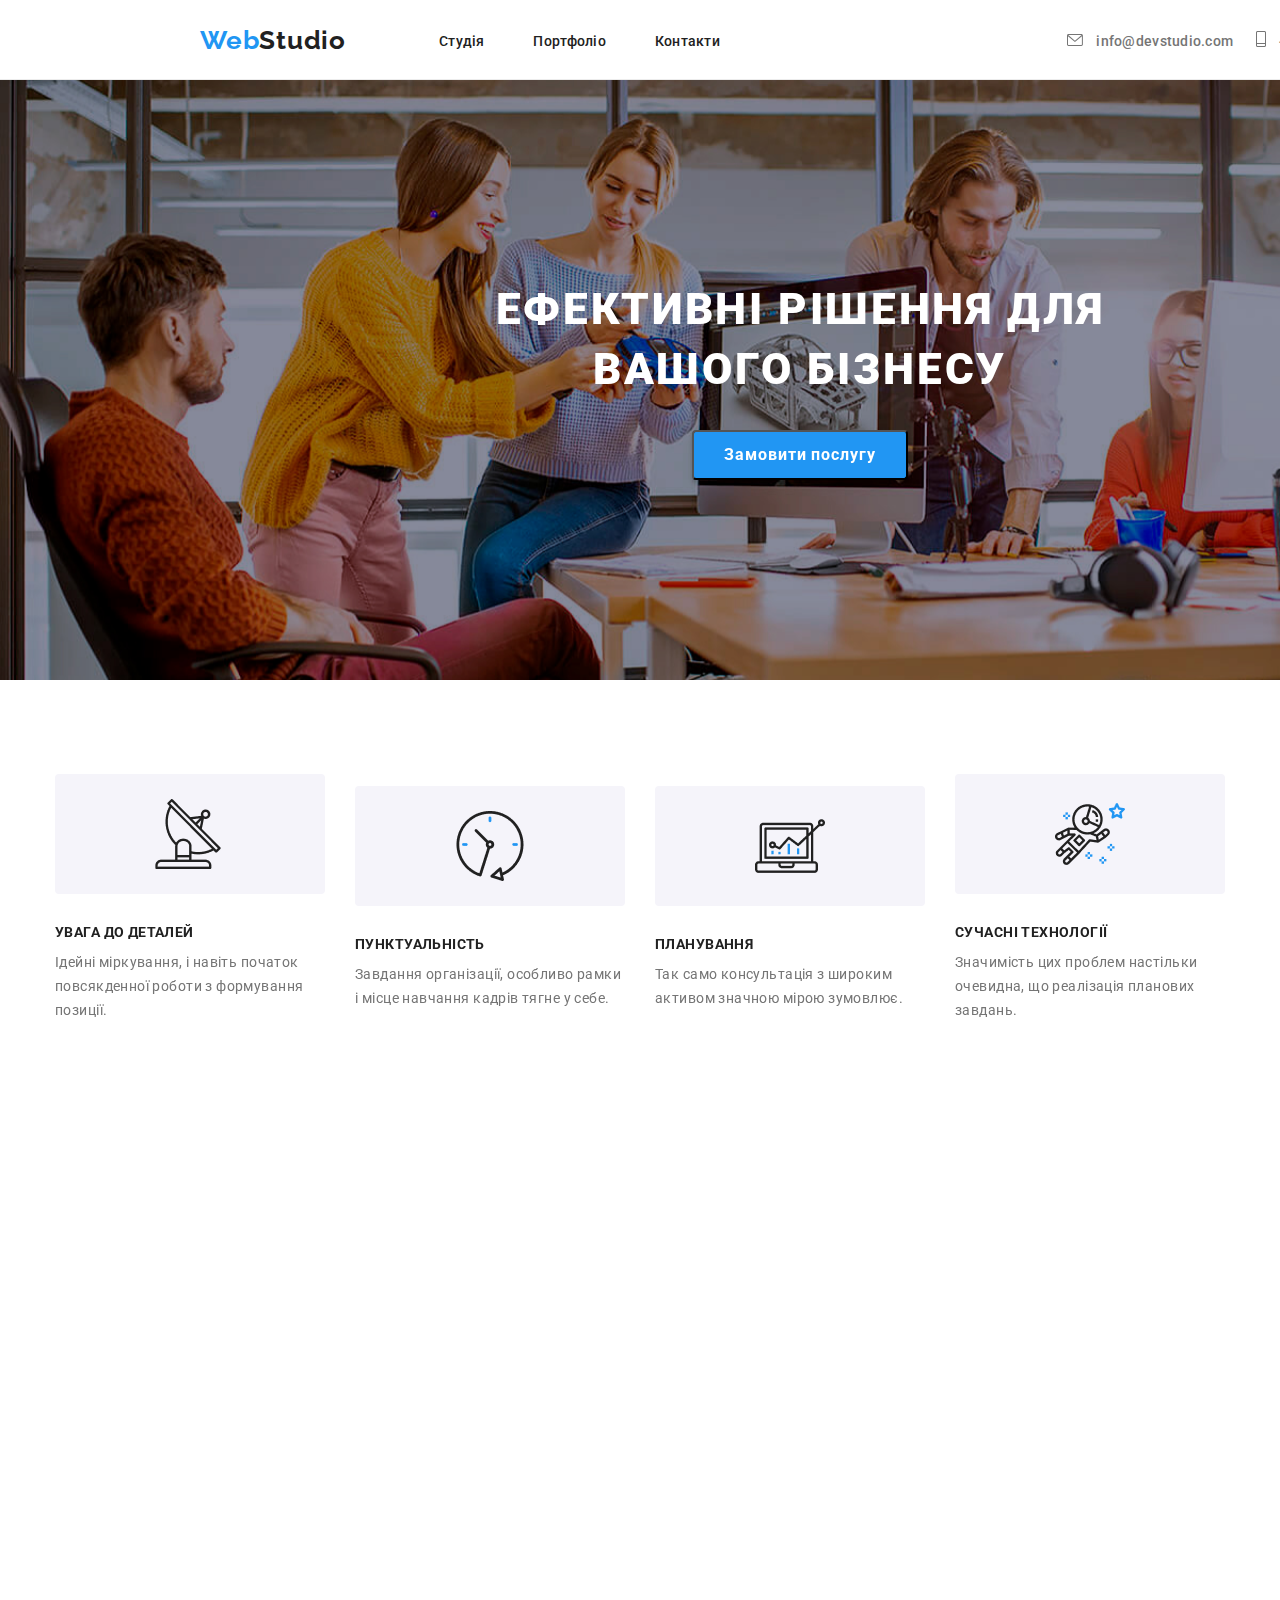
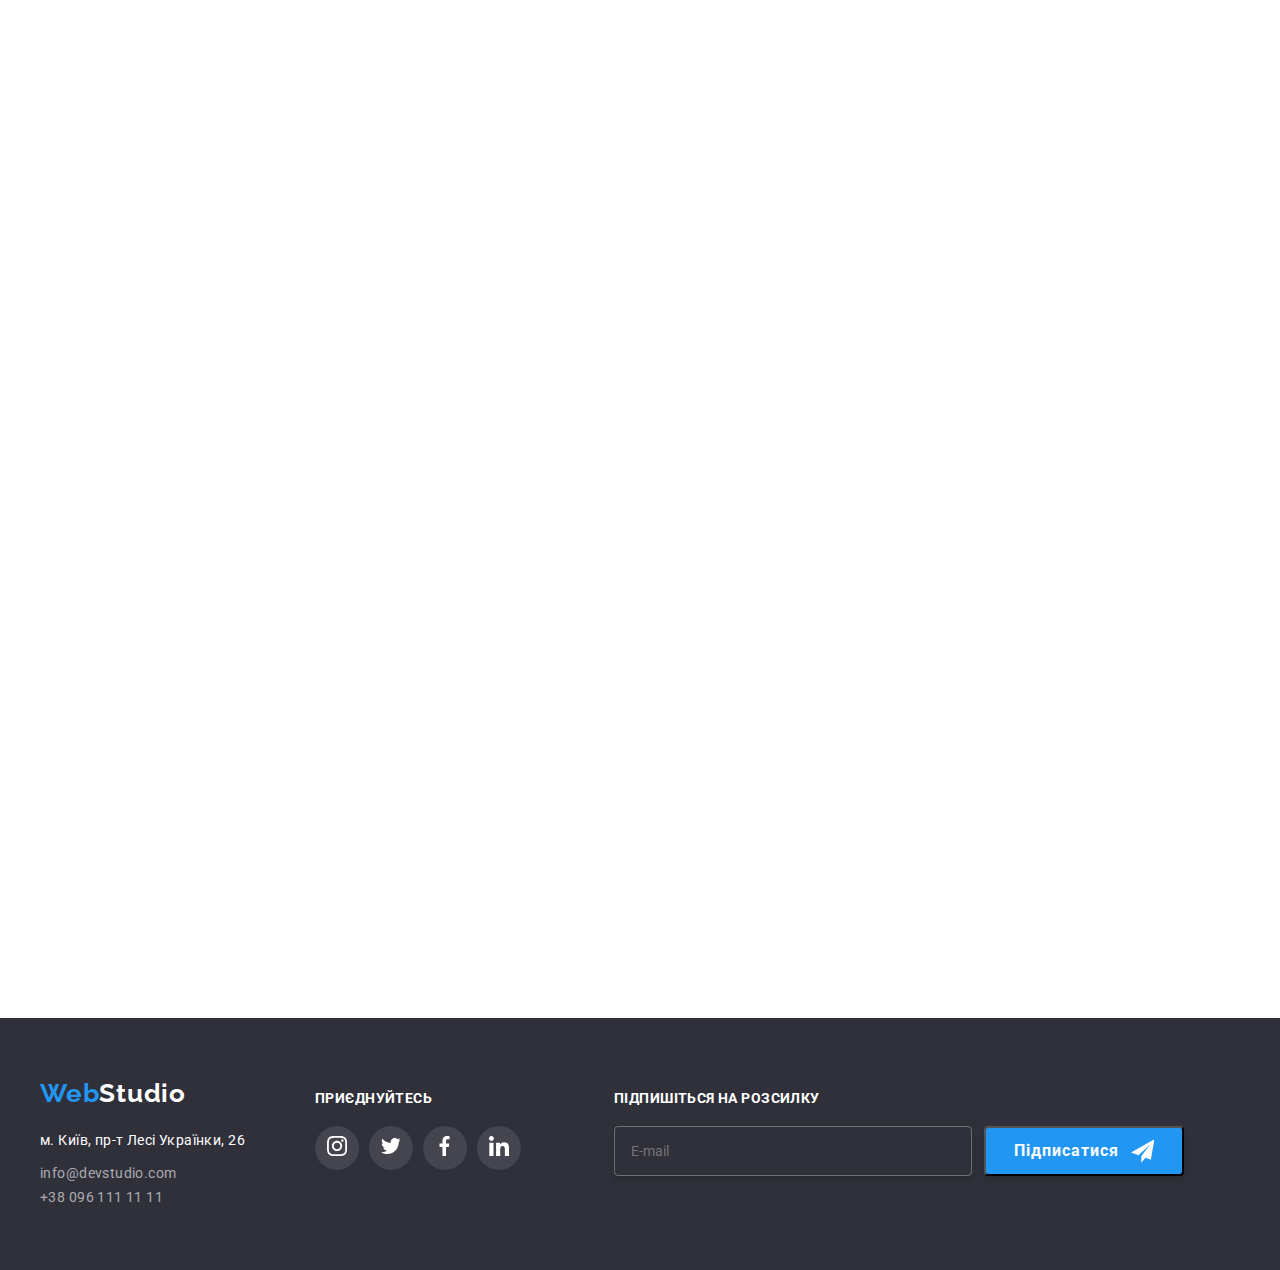
==== commit a1ac0755: "media" ====
--- a/index.html
+++ b/index.html
@@ -29,6 +29,8 @@
             <a class="header-nav-left__link" href="./index.html">
               <span class="header-nav-left-link__web">Web</span>Studio</a
             >
+
+            <img class="menu-phone" src="./img/menu_40px.png" alt="d">
             <ul class="header-nav-left-list">
               <li class="header-nav-left-list__li">
                 <a class="header-nav-left-list__link" href="./index.html"
@@ -143,60 +145,74 @@
                 Погоджуюся з розсилкою та приймаю
                 <a class="modal__link" href="#">Умови договору</a>
               </p>
-                <button class="modal__btn" type="submit">Відправити</button>
+              <button class="modal__btn" type="submit">Відправити</button>
             </form>
           </div>
         </section>
 
         <section class="features container" data-aos="zoom-in-up">
-          <h2 class="visually-hidden">переваги</h2>
-          
-            <ul class="features-list">
-              <li class="features-list__item">
-                <div class="features-list__vector">
-                  <img class="features-list__img" src="./img/vector-one.png" alt="vector" />
-                </div>
-
-                <h3 class="features-list__title">УВАГА ДО ДЕТАЛЕЙ</h3>
-                <p class="features-list__paragraph">
-                  Ідейні міркування, і навіть початок повсякденної роботи з
-                  формування позиції.
-                </p>
-              </li>
-
-              <li class="features-list-item">
-                <div class="features-list__vector">
-                  <img class="features-list__img" src="./img/clock.png" alt="vector" />
-                </div>
-                <h3 class="features-list__title">ПУНКТУАЛЬНІСТЬ</h3>
-                <p class="features-list__paragraph">
-                  Завдання організації, особливо рамки і місце навчання кадрів
-                  тягне у себе.
-                </p>
-              </li>
-              <li class="features-list-item">
-                <div class="features-list__vector">
-                  <img class="features-list__img" src="./img/diagram.png" alt="vector" />
-                </div>
-                <h3 class="features-list__title">ПЛАНУВАННЯ</h3>
-                <p class="features-list__paragraph">
-                  Так само консультація з широким активом значною мірою
-                  зумовлює.
-                </p>
-              </li>
-
-              <li class="features-list-item">
-                <div class="features-list__vector">
-                  <img class="features-list__img" src="./img/astronaut.png" alt="vector" />
-                </div>
-                <h3 class="features-list__title">СУЧАСНІ ТЕХНОЛОГІЇ</h3>
-                <p class="features-list__paragraph">
-                  Значимість цих проблем настільки очевидна, що реалізація
-                  планових завдань.
-                </p>
-              </li>
-            </ul>
-          
+  <h2 class="visually-hidden">переваги</h2>
+
+  <ul class="features-list">
+    <li class="features-list__item">
+      <div class="features-list__vector">
+        <img
+          class="features-list__img"
+          src="./img/vector-one.png"
+          alt="vector"
+        />
+      </div>
+
+      <h3 class="features-list__title">УВАГА ДО ДЕТАЛЕЙ</h3>
+      <p class="features-list__paragraph">
+        Ідейні міркування, і навіть початок повсякденної роботи з
+        формування позиції.
+      </p>
+    </li>
+
+    <li class="features-list-item">
+      <div class="features-list__vector">
+        <img
+          class="features-list__img"
+          src="./img/clock.png"
+          alt="vector"
+        />
+      </div>
+      <h3 class="features-list__title">ПУНКТУАЛЬНІСТЬ</h3>
+      <p class="features-list__paragraph">
+        Завдання організації, особливо рамки і місце навчання кадрів
+        тягне у себе.
+      </p>
+    </li>
+    <li class="features-list-item">
+      <div class="features-list__vector">
+        <img
+          class="features-list__img"
+          src="./img/diagram.png"
+          alt="vector"
+        />
+      </div>
+      <h3 class="features-list__title">ПЛАНУВАННЯ</h3>
+      <p class="features-list__paragraph">
+        Так само консультація з широким активом значною мірою зумовлює.
+      </p>
+    </li>
+
+    <li class="features-list-item">
+      <div class="features-list__vector">
+        <img
+          class="features-list__img"
+          src="./img/astronaut.png"
+          alt="vector"
+        />
+      </div>
+      <h3 class="features-list__title">СУЧАСНІ ТЕХНОЛОГІЇ</h3>
+      <p class="features-list__paragraph">
+        Значимість цих проблем настільки очевидна, що реалізація
+        планових завдань.
+      </p>
+    </li>
+  </ul>
         </section>
 
         <section data-aos="zoom-in-up" class="container work">
@@ -205,7 +221,9 @@
           <div class="figures">
             <figure class="figures__img">
               <img src="./img/img-one.jpg" alt="1" />
-              <figcaption class="figures__caption">Десктопні додатки</figcaption>
+              <figcaption class="figures__caption">
+                Десктопні додатки
+              </figcaption>
             </figure>
             <figure class="figures__img">
               <img src="./img/img-two.jpg" alt="2" />
@@ -213,7 +231,9 @@
             </figure>
             <figure class="figures__img">
               <img src="./img/img-three.jpg" alt="3" />
-              <figcaption class="figures__caption">Дизайнерські рішення</figcaption>
+              <figcaption class="figures__caption">
+                Дизайнерські рішення
+              </figcaption>
             </figure>
           </div>
         </section>
@@ -223,8 +243,13 @@
             <h2 class="workers__title">Наша команда</h2>
             <ul class="workers-list">
               <li class="workers-list__item">
-                <img class="workers-item__image" src="./img/img-demj.jpg" alt="photo" />
-
+                <div class="thumba">
+                  <img
+                    class="workers-item__image"
+                    src="./img/img-jr.jpg"
+                    alt="photo"
+                  />
+                </div>
                 <p class="workers-list__name">Ігор Дем'яненко</p>
 
                 <p class="workers-list__job">Product Designer</p>
@@ -232,7 +257,11 @@
                 <ul class="workers-list-links">
                   <li class="workers-list-links__item">
                     <a href="#">
-                      <svg class="workers-list-links__svg" width="20" height="20">
+                      <svg
+                        class="workers-list-links__svg"
+                        width="20"
+                        height="20"
+                      >
                         <use
                           href="./img/icons/symbol-defs.svg#icon-instagram"
                         ></use>
@@ -241,7 +270,11 @@
                   </li>
                   <li class="workers-list-links__item">
                     <a href="#">
-                      <svg class="workers-list-links__svg" width="20" height="20">
+                      <svg
+                        class="workers-list-links__svg"
+                        width="20"
+                        height="20"
+                      >
                         <use
                           href="./img/icons/symbol-defs.svg#icon-twiter"
                         ></use>
@@ -250,7 +283,11 @@
                   </li>
                   <li class="workers-list-links__item">
                     <a href="#">
-                      <svg class="workers-list-links__svg" width="20" height="20">
+                      <svg
+                        class="workers-list-links__svg"
+                        width="20"
+                        height="20"
+                      >
                         <use
                           href="./img/icons/symbol-defs.svg#icon-facebook"
                         ></use>
@@ -259,7 +296,11 @@
                   </li>
                   <li class="workers-list-links__item">
                     <a href="#">
-                      <svg class="workers-list-links__svg" width="20" height="20">
+                      <svg
+                        class="workers-list-links__svg"
+                        width="20"
+                        height="20"
+                      >
                         <use href="./img/icons/symbol-defs.svg#icon-in"></use>
                       </svg>
                     </a>
@@ -268,7 +309,13 @@
               </li>
 
               <li class="workers-list__item">
-                <img class="workers-item__image" src="./img/img-fr.jpg" alt="photo" />
+                <div class="thumba">
+                  <img
+                    class="workers-item__image"
+                    src="./img/img-fr.jpg"
+                    alt="photo"
+                  />
+                </div>
 
                 <p class="workers-list__name">Ольга Рєпіна</p>
 
@@ -277,7 +324,11 @@
                 <ul class="workers-list-links">
                   <li class="workers-list-links__item">
                     <a href="#">
-                      <svg class="workers-list-links__svg" width="20" height="20">
+                      <svg
+                        class="workers-list-links__svg"
+                        width="20"
+                        height="20"
+                      >
                         <use
                           href="./img/icons/symbol-defs.svg#icon-instagram"
                         ></use>
@@ -286,7 +337,11 @@
                   </li>
                   <li class="workers-list-links__item">
                     <a href="#">
-                      <svg class="workers-list-links__svg" width="20" height="20">
+                      <svg
+                        class="workers-list-links__svg"
+                        width="20"
+                        height="20"
+                      >
                         <use
                           href="./img/icons/symbol-defs.svg#icon-twiter"
                         ></use>
@@ -295,7 +350,11 @@
                   </li>
                   <li class="workers-list-links__item">
                     <a href="#">
-                      <svg class="workers-list-links__svg" width="20" height="20">
+                      <svg
+                        class="workers-list-links__svg"
+                        width="20"
+                        height="20"
+                      >
                         <use
                           href="./img/icons/symbol-defs.svg#icon-facebook"
                         ></use>
@@ -304,7 +363,11 @@
                   </li>
                   <li class="workers-list-links__item">
                     <a href="#">
-                      <svg class="workers-list-links__svg" width="20" height="20">
+                      <svg
+                        class="workers-list-links__svg"
+                        width="20"
+                        height="20"
+                      >
                         <use href="./img/icons/symbol-defs.svg#icon-in"></use>
                       </svg>
                     </a>
@@ -313,7 +376,13 @@
               </li>
 
               <li class="workers-list__item">
-                <img class="workers-item__image" src="./img/img-tr.jpg" alt="photo" />
+                <div class="thumba">
+                  <img
+                    class="workers-item__image"
+                    src="./img/img-tr.jpg"
+                    alt="photo"
+                  />
+                </div>
 
                 <p class="workers-list__name">Микола Тарасов</p>
 
@@ -322,16 +391,24 @@
                 <ul class="workers-list-links">
                   <li class="workers-list-links__item">
                     <a href="#">
-                      <svg class="workers-list-links__svg" width="20" height="20">
+                      <svg
+                        class="workers-list-links__svg"
+                        width="20"
+                        height="20"
+                      >
                         <use
                           href="./img/icons/symbol-defs.svg#icon-instagram"
                         ></use>
                       </svg>
                     </a>
                   </li>
-                  <li class="workers-list-links__item">
-                    <a href="#">
-                      <svg class="workers-list-links__svg" width="20" height="20">
+                  <li>
+                    <a href="#">
+                      <svg
+                        class="workers-list-links__svg"
+                        width="20"
+                        height="20"
+                      >
                         <use
                           href="./img/icons/symbol-defs.svg#icon-twiter"
                         ></use>
@@ -340,7 +417,11 @@
                   </li>
                   <li class="workers-list-links__item">
                     <a href="#">
-                      <svg class="workers-list-links__svg" width="20" height="20">
+                      <svg
+                        class="workers-list-links__svg"
+                        width="20"
+                        height="20"
+                      >
                         <use
                           href="./img/icons/symbol-defs.svg#icon-facebook"
                         ></use>
@@ -349,7 +430,11 @@
                   </li>
                   <li class="workers-list-links__item">
                     <a href="#">
-                      <svg class="workers-list-links__svg" width="20" height="20">
+                      <svg
+                        class="workers-list-links__svg"
+                        width="20"
+                        height="20"
+                      >
                         <use href="./img/icons/symbol-defs.svg#icon-in"></use>
                       </svg>
                     </a>
@@ -358,7 +443,13 @@
               </li>
 
               <li class="workers-list__item">
-                <img class="workers-item__image" src="./img/img-jr.jpg" alt="photo" />
+<div class="thumba">
+  <img
+  class="workers-item__image"
+  src="./img/img-jr.jpg"
+  alt="photo"
+/>
+</div>
 
                 <p class="workers-list__name">Михайло Єрмаков</p>
 
@@ -367,7 +458,11 @@
                 <ul class="workers-list-links">
                   <li class="workers-list-links__item">
                     <a href="#">
-                      <svg class="workers-list-links__svg" width="20" height="20">
+                      <svg
+                        class="workers-list-links__svg"
+                        width="20"
+                        height="20"
+                      >
                         <use
                           href="./img/icons/symbol-defs.svg#icon-instagram"
                         ></use>
@@ -376,7 +471,11 @@
                   </li>
                   <li class="workers-list-links__item">
                     <a href="#">
-                      <svg class="workers-list-links__svg" width="20" height="20">
+                      <svg
+                        class="workers-list-links__svg"
+                        width="20"
+                        height="20"
+                      >
                         <use
                           href="./img/icons/symbol-defs.svg#icon-twiter"
                         ></use>
@@ -385,7 +484,11 @@
                   </li>
                   <li class="workers-list-links__item">
                     <a href="#">
-                      <svg class="workers-list-links__svg" width="20" height="20">
+                      <svg
+                        class="workers-list-links__svg"
+                        width="20"
+                        height="20"
+                      >
                         <use
                           href="./img/icons/symbol-defs.svg#icon-facebook"
                         ></use>
@@ -394,7 +497,11 @@
                   </li>
                   <li class="workers-list-links__item">
                     <a href="#">
-                      <svg class="workers-list-links__svg" width="20" height="20">
+                      <svg
+                        class="workers-list-links__svg"
+                        width="20"
+                        height="20"
+                      >
                         <use href="./img/icons/symbol-defs.svg#icon-in"></use>
                       </svg>
                     </a>
@@ -405,7 +512,11 @@
           </div>
         </section>
 
-        <section class="clients-section container" data-aos="fade-up" data-aos-duration="2000">
+        <section
+          class="clients-section container"
+          data-aos="fade-up"
+          data-aos-duration="2000"
+        >
           <h3 class="clients-section__title">Постійні клієнти</h3>
 
           <ul class="clients-list">
@@ -459,16 +570,19 @@
     </main>
 
     <!-- Footer section -->
-    <footer class="footer-container container">
-      <div class="footer-content container">
+    <footer class="footer">
+      <div class="container">
         <section class="footer-section">
           <h2 class="visually-hidden">unfjlcm</h2>
           <a class="footer-section__link" href="./index.html">
-            <span class="footer-section__web">Web</span><span class="studio">Studio</span></a
+            <span class="footer-section__web">Web</span
+            ><span class="studio">Studio</span></a
           >
 
           <address class="address">
-            <a class="address__link" href="#">м. Київ, пр-т Лесі Українки, 26</a>
+            <a class="address__link" href="#"
+              >м. Київ, пр-т Лесі Українки, 26</a
+            >
             <a class="address__email" href="mailto:info@devstudio.com"
               >info@devstudio.com</a
             >
--- a/css/main.min.css
+++ b/css/main.min.css
@@ -1 +1 @@
-.section-form-button,.socials-list__item,.socials-list,.clients-list__item,.clients-list,.workers-list .workers-list-links__item,.workers-list .workers-list-links,.workers-list,.figures,.work__title,.features-list,.btn-close,.backdrop,.header-nav-right-list,.header-nav .header-nav-left-list,.header-nav .header-nav-left,.header-container{display:flex;justify-content:space-between;align-items:center;flex-wrap:wrap}.visually-hidden{position:absolute !important;clip:rect(1px 1px 1px 1px);clip:rect(1px, 1px, 1px, 1px);padding:0 !important;border:0 !important;height:1px !important;width:1px !important;overflow:hidden}use{display:block}button{display:block;margin:0;padding:0}h2,p,ul{margin:0;padding:0}body{font-family:"Roboto",sans-serif;font-style:normal}.container{margin:0 auto;width:1200px}a{display:block;text-decoration:none}ul{list-style:none}ul,h1,h2,h3,p{padding:0;margin:0}.header{width:1600px;height:80px;border-bottom:1px solid #ececec}@media(max-width: 768px){.header{max-width:768px}.header .header-nav-left-link__web{margin-top:5px}.header .header-container{max-width:768px;padding:21px 15px}.header .header-nav-left{max-width:504px}.header__link{font-size:24px}.header .header-nav-left-list{max-width:283px}.header .header-nav-right-list{gap:10px;max-width:138px;flex-direction:column}.header .header-nav-right-list__link{display:flex;font-size:12px;letter-spacing:.24px}.header .header-nav-right-list__icon{margin-right:8px}}.header-container{width:1200px;margin:0 auto;padding:25px 0}.header-nav .header-nav-left{width:520px}.header-nav .header-nav-left__link{font-size:26px;font-style:normal;font-weight:700;line-height:31px;letter-spacing:.03em;font-family:"Raleway",sans-serif;color:#212121;text-decoration:none}.header-nav .header-nav-left__link .header-nav-left-link__web{color:#2196f3;padding-top:24px}.header-nav .header-nav-left-list{width:281px;list-style:none;font-size:14px;font-style:normal;font-weight:500;line-height:16px;letter-spacing:.02em;color:#212121}.header-nav .header-nav-left-list .header-nav-left-list__li .header-nav-left-list__link{position:relative;text-decoration:none;color:#212121}.header-nav .header-nav-left-list .header-nav-left-list__li .header-nav-left-list__link:hover{transition:color 250ms ease-out;color:#2196f3}.header-nav .header-nav-left-list .header-nav-left-list__li .header-nav-left-list__link .header-nav-left-list__link:after{content:"";position:absolute;top:44px;left:0;width:0;height:4px;background-color:#2196f3;border-radius:2px}.header-nav .header-nav-left-list .header-nav-left-list__li .header-nav-left-list__link .header-nav-left-list__link:hover:after{width:100%;transition:width 250ms ease}.header-nav .header-nav-left-list .header-nav-left-list__li .header-nav-left-list__link .header-nav-left-list__link:hover{display:block}.header-nav .header-nav-left-list .header-nav-left-list__li .header-nav-left-list__link .header-nav-left-list__link:hover:hover{width:100%;transition:width .2s ease}.header-nav-right-list{width:333px}.header-nav-right-list__link{color:#757575;font-size:14px;font-style:normal;font-weight:500;line-height:normal;letter-spacing:.28px}.header-nav-right-list__link:hover{color:#2196f3;transition:color 250ms ease-out}.header-nav-right-list__link:hover .header-nav-right-list__icon,.header-nav-right-list__link:focus .header-nav-right-list__icon{fill:#2196f3;transition:fill 250ms ease-out}.header-nav-right-list__icon{fill:#757575;margin-right:10px}.page-hero{background-image:url(../img/hero.png);width:1600px;padding:200px 0}.page-hero__title{font-size:44px;font-style:normal;font-weight:900;line-height:1.36;letter-spacing:.06em;margin-bottom:30px;color:#fff;text-align:center;text-transform:uppercase}.page-hero__button{font-size:16px;font-style:normal;font-weight:700;line-height:30px;letter-spacing:.06em;display:block;align-items:center;margin:0 auto;width:216px;height:50px;justify-content:center;text-align:center;background:#2196f3;box-shadow:0px 4px 4px rgba(0,0,0,.15);border-radius:4px;color:#fff;cursor:pointer}@media(max-width: 768px){.page-hero{max-width:768px;background-image:url(../img/hero-tablet.jpg);padding:118px 204px}.page-hero__title{font-size:26px;line-height:42px;letter-spacing:1.56px;text-align:none}}.backdrop{justify-content:center;position:fixed;top:0;left:0;background-color:rgba(0,0,0,.2);width:100%;height:100%;z-index:99}.modal{padding:40px;width:528px;position:fixed;background-color:#fff;z-index:100;border-radius:4px;box-shadow:0px 2px 1px 0px rgba(0,0,0,.2),0px 1px 1px 0px rgba(0,0,0,.14),0px 1px 3px 0px rgba(0,0,0,.12)}.modal__text{color:#757575;font-size:14px;font-weight:400;line-height:24px;letter-spacing:.42px}.modal__link{display:inline;color:#2196f3;font-size:14px;font-weight:400;line-height:24px;letter-spacing:.42px;text-decoration-line:underline}.modal__checkbox{width:16px;height:15px;border-color:#212121;margin-right:8px;margin-top:25px}.modal__checkbox:checked{background-color:#2196f3}.modal__btn{display:block;height:50px;margin:30px auto 0;width:200px;border-radius:4px;background:#2196f3;box-shadow:0px 4px 4px 0px rgba(0,0,0,.15);color:#fff;text-align:center;font-size:16px;font-weight:700;line-height:30px;letter-spacing:.96px;border:none}.modal__title{margin-bottom:12px;color:#212121;text-align:center;font-size:20px;font-weight:700;line-height:normal;letter-spacing:.6px}.modal-list{display:flex;flex-direction:column;gap:10px}.modal-list__label{position:relative;display:flex;flex-direction:column;color:#757575;font-size:12px;font-weight:400;line-height:normal;letter-spacing:.12px;margin-bottom:4px}.modal-list__input{border-radius:4px;border:1px solid rgba(33,33,33,.2);width:448px;height:40px;margin-top:4px;padding:12px 0 12px 42px;outline:none;cursor:pointer}.modal-list__input:focus+.modal-list__svg,.modal-list__input:hover+.modal-list__svg{fill:#2196f3}.modal-list__input:focus,.modal-list__input:hover{border-color:#2196f3}.modal-list__svg{position:absolute;top:30px;left:12px;width:18px;height:18px;fill:#212121}.modal-list__textarea{border-radius:4px;border:1px solid rgba(33,33,33,.2);resize:none;width:448px;height:120px;padding:12px 16px}.btn-close{cursor:pointer;position:absolute;top:8px;right:8px;width:30px;height:30px;border-radius:50%;border-color:rgba(0,0,0,.1);justify-content:center}.btn-close:hover .btn-close__svg{fill:#2196f3}.btn-close__svg{width:18px;height:18px}.is-hidden{opacity:0;pointer-events:none;visibility:hidden}.features{width:1200px;margin:0 auto;padding:94px 0px}.features-list{margin:0 auto;letter-spacing:.3em}.features-list__vector{margin-bottom:30px;width:270px;height:120px;background:#f5f4fa;border-radius:4px}.features-list__img{padding:25px 100px}.features-list__title{font-size:14px;font-style:normal;font-weight:700;line-height:16px;letter-spacing:.03em;font-family:"Roboto",sans-serif;font-style:normal;text-transform:uppercase;margin-bottom:10px;color:#212121}.features-list__paragraph{font-size:14px;font-style:normal;font-weight:400;line-height:24px;letter-spacing:.03em;font-family:"Roboto",sans-serif;font-style:normal;color:#757575;width:270px}@media(max-width: 768px){.features{max-width:768px;padding:60px 15px 60px 15px}.features-list{display:flex;flex-wrap:wrap;gap:30px}.features-list__vector{width:354px}.features-list__img{display:block;padding:25px 142px}.features-list__title{line-height:normal;letter-spacing:.42px}.features-list__paragraph{line-height:normal;letter-spacing:.42px;width:354px;height:50px}.features-list-item{max-width:354px}}.work__title{justify-content:center;font-size:36px;font-style:normal;font-weight:700;line-height:42px;letter-spacing:.03em;margin-bottom:50px;color:#212121}@media(max-width: 768px){.work{padding:0;margin:0;display:none}}.figures{margin:0 auto;justify-content:center;flex-wrap:nowrap}.figures__img{position:relative;width:370px;height:294px}.figures__caption{font-size:14px;font-style:normal;font-weight:700;line-height:normal;letter-spacing:.42;position:absolute;bottom:0;background:rgba(47,48,58,.8);color:#fff;text-align:center;text-transform:uppercase;width:370px;padding:27px 0 27px 0}.workers{background-color:#f5f4fa;height:648px;padding:94px 0}.workers .workers__title{text-align:center;margin-bottom:50px;font-size:36px;font-style:normal;font-weight:700;line-height:42px;letter-spacing:.03em;color:#212121}.workers-list{margin:0 auto;list-style-type:none;text-align:center}.workers-list__item{width:270px;background:#fff;box-shadow:0px 1px 3px rgba(0,0,0,.12),0px 1px 1px rgba(0,0,0,.14),0px 2px 1px rgba(0,0,0,.2);border-radius:0px 0px 4px 4px;padding-bottom:30px}.workers-list__name{font-size:16px;font-style:normal;font-weight:500;line-height:19px;letter-spacing:.03em;margin-top:30px;margin-bottom:10px;color:#212121}.workers-list__job{font-size:16px;font-style:normal;font-weight:400;line-height:19px;letter-spacing:.03em;color:#757575}.workers-list .workers-list-links{width:206px;margin:16px auto 0;cursor:pointer}.workers-list .workers-list-links__item{justify-content:center;border-radius:50%;width:44px;height:44px}.workers-list .workers-list-links__item:hover{background-color:#2196f3;transition:background-color .7s ease-out}.workers-list .workers-list-links__item:hover .workers-list-links__svg{fill:#fff}.workers-list .workers-list-links__svg{fill:#afb1b8}.workers-list .workers-list-links__svg:hover{fill:#fff}.clients-section{padding:94px 0}.clients-section__title{margin-bottom:50px;color:#212121;text-align:center;font-size:36px;font-style:normal;font-weight:700;line-height:normal;letter-spacing:1.08px}.clients-list__item{justify-content:center;width:170px;height:92px;border-radius:4px;border:1px solid #afb1b8;cursor:pointer}.clients-list__item:hover .clients-list__svg{fill:#2196f3;transition:fill .4s ease-in}.clients-list__item:hover{border-color:#2196f3}.clients-list__svg{fill:#afb1b8;width:106px;height:60px}@media(max-width: 768px){.clients-section{max-width:768px;padding:60px 15px}.clients-section__title{margin-bottom:30px}.clients-list{display:flex;flex-wrap:wrap;gap:30px}.clients-list__item{width:226px}}.footer-container{padding:60px 0;background-color:#2f303a;width:1600px}.footer-content{display:flex}.footer-section{margin-right:70px}.footer-section__link{font-size:26px;font-style:normal;font-weight:700;line-height:31px;letter-spacing:.03em;margin-bottom:20px;font-family:"Raleway",sans-serif;font-style:normal}.studio{color:#fff}.footer-section__web{color:#2196f3}.address__link{font-size:14px;font-style:normal;font-weight:400;line-height:1.71;letter-spacing:.03em;margin:20px 0 9px 0;display:block;color:#fff}.address__email{display:block;color:rgba(255,255,255,.6);font-size:14px;font-style:normal;font-weight:400;line-height:1.71;letter-spacing:.03em}address{font-style:normal}.contact-link:not(:last-child){margin-bottom:9px}.socials-section{padding:12px 0 0;width:206px;margin-right:93px}.socials-section__title{font-size:14px;font-style:normal;font-weight:700;line-height:normal;letter-spacing:.42px;margin-bottom:20px;color:#fff;text-transform:uppercase}.socials-list__item{width:44px;height:44px;background-color:rgba(255,255,255,.1);border-radius:50%;justify-content:center}.socials-list__item:hover{background-color:#2196f3;transition:background-color .7s ease-out}.socials-list__svg{width:20px;height:20px;fill:#fff}.section-telegram{padding-top:12px;width:570px}.section-form{display:flex;align-items:flex-end}.section-form__label{font-size:14px;font-style:normal;font-weight:700;line-height:normal;letter-spacing:.42px;color:#fff;text-transform:uppercase}.section-form__input{width:358px;height:50px;border-radius:4px;border:1px solid rgba(255,255,255,.3);background:rgba(33,150,243,0);box-shadow:0px 4px 4px 0px rgba(0,0,0,.15);padding-left:16px;outline:none;cursor:pointer;color:#e2dddd;margin-top:20px}.section-form-button{flex-wrap:nowrap;gap:12px;width:200px;height:50px;border-radius:4px;background:#2196f3;box-shadow:0px 4px 4px 0px rgba(0,0,0,.15);color:#fff;text-align:center;font-size:16px;font-style:normal;font-weight:700;line-height:30px;letter-spacing:.96px;cursor:pointer;padding:0 28px}.section-form-button__svg{width:24px;height:24px;fill:#fff}/*# sourceMappingURL=main.min.css.map */+.section-form-button,.socials-list__item,.socials-list,.clients-list__item,.clients-list,.workers-list .workers-list-links__item,.workers-list .workers-list-links,.workers-list,.figures,.work__title,.features-list,.btn-close,.backdrop,.header-nav-right-list,.header-nav .header-nav-left-list,.header-nav .header-nav-left,.header-container{display:flex;justify-content:space-between;align-items:center;flex-wrap:wrap}.visually-hidden{position:absolute !important;clip:rect(1px 1px 1px 1px);clip:rect(1px, 1px, 1px, 1px);padding:0 !important;border:0 !important;height:1px !important;width:1px !important;overflow:hidden}use{display:block}button{display:block;margin:0;padding:0}h2,p,ul{margin:0;padding:0}body{font-family:"Roboto",sans-serif;font-style:normal}.container{margin:0 auto;width:1200px}a{display:block;text-decoration:none}ul{list-style:none}ul,h1,h2,h3,p{padding:0;margin:0}@media(max-width: 768px){.container{margin:0 auto;width:100%}}@media(max-width: 1200px){.container{margin:0 auto;width:100%}}@media(max-width: 480px){.container{margin:0 auto;width:100%}}.header{width:1600px;height:80px;border-bottom:1px solid #ececec}@media(max-width: 480px){.header{width:100%}}@media(max-width: 768px){.header{max-width:768px}.header .header-nav-left-link__web{margin-top:5px}.header .header-container{max-width:768px;padding:21px 15px}.header .header-nav-left{max-width:504px}.header__link{font-size:24px}.header .header-nav-left-list{max-width:283px}.header .header-nav-right-list{gap:10px;max-width:138px;flex-direction:column}.header .header-nav-right-list__link{display:flex;font-size:12px;letter-spacing:.24px}.header .header-nav-right-list__icon{margin-right:8px}}.header-container{width:1200px;margin:0 auto;padding:25px 0}@media(max-width: 480px){.header-container{max-width:480px;padding:10px 15px}}@media(max-width: 390px){.header-nav{max-width:420px}}.header-nav .header-nav-left{width:520px}@media(max-width: 480px){.header-nav .header-nav-left{max-width:450px}}.header-nav .header-nav-left__link{font-size:26px;font-style:normal;font-weight:700;line-height:31px;letter-spacing:.03em;font-family:"Raleway",sans-serif;color:#212121;text-decoration:none;display:block}@media(max-width: 480px){.header-nav .header-nav-left__link{margin-top:6px;margin-bottom:6px;font-size:24px;line-height:normal;letter-spacing:.72px}}.header-nav .header-nav-left__link .header-nav-left-link__web{color:#2196f3;padding-top:24px}.header-nav .header-nav-left-list{width:281px;list-style:none;font-size:14px;font-style:normal;font-weight:500;line-height:16px;letter-spacing:.02em;color:#212121}@media(max-width: 480px){.header-nav .header-nav-left-list{display:none}}.header-nav .header-nav-left-list .header-nav-left-list__li .header-nav-left-list__link{position:relative;text-decoration:none;color:#212121}.header-nav .header-nav-left-list .header-nav-left-list__li .header-nav-left-list__link:hover{transition:color 250ms ease-out;color:#2196f3}.header-nav .header-nav-left-list .header-nav-left-list__li .header-nav-left-list__link .header-nav-left-list__link:after{content:"";position:absolute;top:44px;left:0;width:0;height:4px;background-color:#2196f3;border-radius:2px}.header-nav .header-nav-left-list .header-nav-left-list__li .header-nav-left-list__link .header-nav-left-list__link:hover:after{width:100%;transition:width 250ms ease}.header-nav .header-nav-left-list .header-nav-left-list__li .header-nav-left-list__link .header-nav-left-list__link:hover{display:block}.header-nav .header-nav-left-list .header-nav-left-list__li .header-nav-left-list__link .header-nav-left-list__link:hover:hover{width:100%;transition:width .2s ease}.header-nav .menu-phone{display:none}@media(max-width: 480px){.header-nav .menu-phone{display:inline-block}}.header-nav-right-list{width:333px}@media(max-width: 480px){.header-nav-right-list{display:none}}@media(max-width: 768px){.header-nav-right-list{align-items:flex-start}}.header-nav-right-list__link{color:#757575;font-size:14px;font-style:normal;font-weight:500;line-height:normal;letter-spacing:.28px}.header-nav-right-list__link:hover{color:#2196f3;transition:color 250ms ease-out}.header-nav-right-list__link:hover .header-nav-right-list__icon,.header-nav-right-list__link:focus .header-nav-right-list__icon{fill:#2196f3;transition:fill 250ms ease-out}.header-nav-right-list__icon{fill:#757575;margin-right:10px}.page-hero{background-image:url(../img/hero.png);width:1600px;padding:200px 0}@media(max-width: 480px){.page-hero{padding:118px 0;-o-object-fit:cover;object-fit:cover;-o-object-position:center;object-position:center;width:100%;max-height:400px}}.page-hero__title{font-size:44px;font-style:normal;font-weight:900;line-height:1.36;letter-spacing:.06em;margin-bottom:30px;color:#fff;text-align:center;text-transform:uppercase;color:#fff}@media(max-width: 480px){.page-hero__title{max-width:360px;margin:0 auto;text-align:center;font-size:26px;line-height:42px;letter-spacing:1.56px}}.page-hero__button{font-size:16px;font-style:normal;font-weight:700;line-height:30px;letter-spacing:.06em;display:block;align-items:center;margin:0 auto;width:216px;height:50px;justify-content:center;text-align:center;background:#2196f3;box-shadow:0px 4px 4px rgba(0,0,0,.15);border-radius:4px;color:#fff;cursor:pointer}@media(max-width: 480px){.page-hero__button{max-width:200px;margin:0 auto}}@media(max-width: 768px){.page-hero{padding:118px 0 128px 0;background-repeat:no-repeat;max-width:768px;background-image:url(../img/hero-tablet.jpg)}.page-hero__title{font-size:26px;line-height:42px;letter-spacing:1.56px;text-align:none}}.backdrop{justify-content:center;position:fixed;top:0;left:0;background-color:rgba(0,0,0,.2);width:100%;height:100%;z-index:99}.modal{padding:40px;width:528px;position:fixed;background-color:#fff;z-index:100;border-radius:4px;box-shadow:0px 2px 1px 0px rgba(0,0,0,.2),0px 1px 1px 0px rgba(0,0,0,.14),0px 1px 3px 0px rgba(0,0,0,.12)}.modal__text{color:#757575;font-size:14px;font-weight:400;line-height:24px;letter-spacing:.42px}.modal__link{display:inline;color:#2196f3;font-size:14px;font-weight:400;line-height:24px;letter-spacing:.42px;text-decoration-line:underline}.modal__checkbox{width:16px;height:15px;border-color:#212121;margin-right:8px;margin-top:25px}.modal__checkbox:checked{background-color:#2196f3}.modal__btn{display:block;height:50px;margin:30px auto 0;width:200px;border-radius:4px;background:#2196f3;box-shadow:0px 4px 4px 0px rgba(0,0,0,.15);color:#fff;text-align:center;font-size:16px;font-weight:700;line-height:30px;letter-spacing:.96px;border:none}.modal__title{margin-bottom:12px;color:#212121;text-align:center;font-size:20px;font-weight:700;line-height:normal;letter-spacing:.6px}.modal-list{display:flex;flex-direction:column;gap:10px}.modal-list__label{position:relative;display:flex;flex-direction:column;color:#757575;font-size:12px;font-weight:400;line-height:normal;letter-spacing:.12px;margin-bottom:4px}.modal-list__input{border-radius:4px;border:1px solid rgba(33,33,33,.2);width:448px;height:40px;margin-top:4px;padding:12px 0 12px 42px;outline:none;cursor:pointer}.modal-list__input:focus+.modal-list__svg,.modal-list__input:hover+.modal-list__svg{fill:#2196f3}.modal-list__input:focus,.modal-list__input:hover{border-color:#2196f3}.modal-list__svg{position:absolute;top:30px;left:12px;width:18px;height:18px;fill:#212121}.modal-list__textarea{border-radius:4px;border:1px solid rgba(33,33,33,.2);resize:none;width:448px;height:120px;padding:12px 16px}.btn-close{cursor:pointer;position:absolute;top:8px;right:8px;width:30px;height:30px;border-radius:50%;border-color:rgba(0,0,0,.1);justify-content:center}.btn-close:hover .btn-close__svg{fill:#2196f3}.btn-close__svg{width:18px;height:18px}.is-hidden{opacity:0;pointer-events:none;visibility:hidden}.features{width:1200px;margin:0 auto;padding:94px 0px}.features-list{flex-wrap:nowrap;justify-content:center;gap:30px;letter-spacing:.3em}@media(max-width: 480px){.features-list{display:flex;flex-direction:column;justify-content:center;flex-wrap:nowrap}}.features-list__vector{margin-bottom:30px;width:270px;height:120px;background:#f5f4fa;border-radius:4px}.features-list__img{padding:25px 100px}@media(max-width: 480px){.features-list__img{max-width:100%}}.features-list__title{font-size:14px;font-style:normal;font-weight:700;line-height:16px;letter-spacing:.03em;font-family:"Roboto",sans-serif;font-style:normal;text-transform:uppercase;margin-bottom:10px;color:#212121}@media(max-width: 480px){.features-list__title{text-align:center;max-width:450px}}.features-list__paragraph{font-size:14px;font-style:normal;font-weight:400;line-height:24px;letter-spacing:.03em;font-family:"Roboto",sans-serif;font-style:normal;color:#757575;width:270px}@media(max-width: 480px){.features-list__paragraph{max-width:450px}}@media(max-width: 768px){.features{max-width:768px;padding:60px 15px 60px 15px}.features-list{display:flex;flex-wrap:wrap;gap:30px}.features-list__vector{width:354px}.features-list__img{display:block;padding:25px 142px}.features-list__title{line-height:normal;letter-spacing:.42px}.features-list__paragraph{line-height:normal;letter-spacing:.42px;width:354px;height:50px}.features-list-item{max-width:354px}}@media(max-width: 480px){.features{max-width:480px}.features-list{align-items:flex-start}.features-list__img{padding:25px 190px}.features-list__vector{width:450px}}.work__title{justify-content:center;font-size:36px;font-style:normal;font-weight:700;line-height:42px;letter-spacing:.03em;margin-bottom:50px;color:#212121}@media(max-width: 768px){.work{padding:0;margin:0;display:none}}.figures{margin:0 auto;justify-content:center;flex-wrap:nowrap}.figures__img{position:relative;width:370px;height:294px}.figures__caption{font-size:14px;font-style:normal;font-weight:700;line-height:normal;letter-spacing:.42;position:absolute;bottom:0;background:rgba(47,48,58,.8);color:#fff;text-align:center;text-transform:uppercase;width:370px;padding:27px 0 27px 0}.workers{background-color:#f5f4fa;width:100%;padding:94px 0}.workers .workers__title{text-align:center;margin-bottom:50px;font-size:36px;font-style:normal;font-weight:700;line-height:42px;letter-spacing:.03em;color:#212121}.workers-list{margin:0 auto;list-style-type:none;text-align:center}.workers-list__item{width:270px;background:#fff;box-shadow:0px 1px 3px rgba(0,0,0,.12),0px 1px 1px rgba(0,0,0,.14),0px 2px 1px rgba(0,0,0,.2);border-radius:0px 0px 4px 4px;padding-bottom:30px}.workers-list__name{font-size:16px;font-style:normal;font-weight:500;line-height:19px;letter-spacing:.03em;margin-top:30px;margin-bottom:10px;color:#212121}.workers-list__job{font-size:16px;font-style:normal;font-weight:400;line-height:19px;letter-spacing:.03em;color:#757575}.workers-list .workers-list-links{width:206px;margin:16px auto 0;cursor:pointer}.workers-list .workers-list-links__item{justify-content:center;border-radius:50%;width:44px;height:44px}.workers-list .workers-list-links__item:hover{background-color:#2196f3;transition:background-color .7s ease-out}.workers-list .workers-list-links__item:hover .workers-list-links__svg{fill:#fff}.workers-list .workers-list-links__svg{fill:#afb1b8}.workers-list .workers-list-links__svg:hover{fill:#fff}@media(max-width: 768px){.workers{max-width:768px;padding:60px 15px}.workers-title{letter-spacing:.84px;font-size:28px;margin-bottom:30px}.workers-list{max-width:768px;display:flex;flex-wrap:wrap;gap:30px}.workers-list__item{width:354px}.workers-item__image{display:block;width:100%;height:100%;-o-object-fit:cover;object-fit:cover;-o-object-position:center;object-position:center}.thumba{width:354px;height:374px}}@media(max-width: 480px){.workers-list__item{width:100%}.thumba{width:450px;height:460px}.workers-item__image{width:100%;height:100%}}.clients-section{padding:94px 0}.clients-section__title{margin-bottom:50px;color:#212121;text-align:center;font-size:36px;font-style:normal;font-weight:700;line-height:normal;letter-spacing:1.08px}.clients-list__item{justify-content:center;width:170px;height:92px;border-radius:4px;border:1px solid #afb1b8;cursor:pointer}.clients-list__item:hover .clients-list__svg{fill:#2196f3;transition:fill .4s ease-in}.clients-list__item:hover{border-color:#2196f3}.clients-list__svg{fill:#afb1b8;width:106px;height:60px}@media(max-width: 768px){.clients-section{max-width:768px;padding:60px 15px}.clients-section__title{margin-bottom:30px}.clients-list{display:flex;flex-wrap:wrap;gap:30px}.clients-list__item{width:226px}}@media(max-width: 480px){.clients-list{max-width:450px;flex-wrap:wrap}.clients-list__item{max-width:210px}}.footer{padding:60px 0;background-color:#2f303a;width:100%}.footer .container{display:flex}.footer-section{margin-right:70px}.footer-section__link{font-size:26px;font-style:normal;font-weight:700;line-height:31px;letter-spacing:.03em;font-family:"Raleway",sans-serif;font-style:normal}.studio{color:#fff}.footer-section__web{color:#2196f3}.address__link{font-size:14px;font-style:normal;font-weight:400;line-height:1.71;letter-spacing:.03em;margin:20px 0 9px 0;display:block;color:#fff}.address__email{display:block;color:rgba(255,255,255,.6);font-size:14px;font-style:normal;font-weight:400;line-height:1.71;letter-spacing:.03em}.contact-link:not(:last-child){margin-bottom:9px}.socials-section{padding:12px 0 0;width:206px;margin-right:93px}.socials-section__title{font-size:14px;font-style:normal;font-weight:700;line-height:normal;letter-spacing:.42px;margin-bottom:20px;color:#fff;text-transform:uppercase}.socials-list__item{width:44px;height:44px;background-color:rgba(255,255,255,.1);border-radius:50%;justify-content:center}.socials-list__item:hover{background-color:#2196f3;transition:background-color .7s ease-out}.socials-list__svg{width:20px;height:20px;fill:#fff}.section-telegram{padding-top:12px;width:570px}.section-form{display:flex;align-items:flex-end}.section-form__label{display:block;font-size:14px;font-style:normal;font-weight:700;line-height:normal;letter-spacing:.42px;color:#fff;text-transform:uppercase}.section-form__input{width:358px;height:50px;border-radius:4px;border:1px solid rgba(255,255,255,.3);background:rgba(33,150,243,0);box-shadow:0px 4px 4px 0px rgba(0,0,0,.15);padding-left:16px;outline:none;cursor:pointer;color:#e2dddd;margin-top:20px}@media(max-width: 768px){.section-form__input{display:block;margin-bottom:20px}}.section-form-button{flex-wrap:nowrap;gap:12px;width:200px;height:50px;border-radius:4px;background:#2196f3;box-shadow:0px 4px 4px 0px rgba(0,0,0,.15);color:#fff;text-align:center;font-size:16px;font-style:normal;font-weight:700;line-height:30px;letter-spacing:.96px;cursor:pointer;padding:0 28px}.section-form-button__svg{width:24px;height:24px;fill:#fff}@media(max-width: 768px){.footer .container{display:flex;max-width:768px;flex-wrap:wrap;justify-content:space-around;gap:60px}.footer-section__link{text-align:center}.address{margin-bottom:60px;display:flex;flex-direction:column;align-items:center}.socials-section{margin-right:0}.socials-section__title{text-align:center}.section-form__label{display:block;text-align:center}.section-telegram{display:flex;flex-direction:column;gap:20px}.section-form{flex-direction:column;align-items:center}.footer-section{margin-right:0}}/*# sourceMappingURL=main.min.css.map */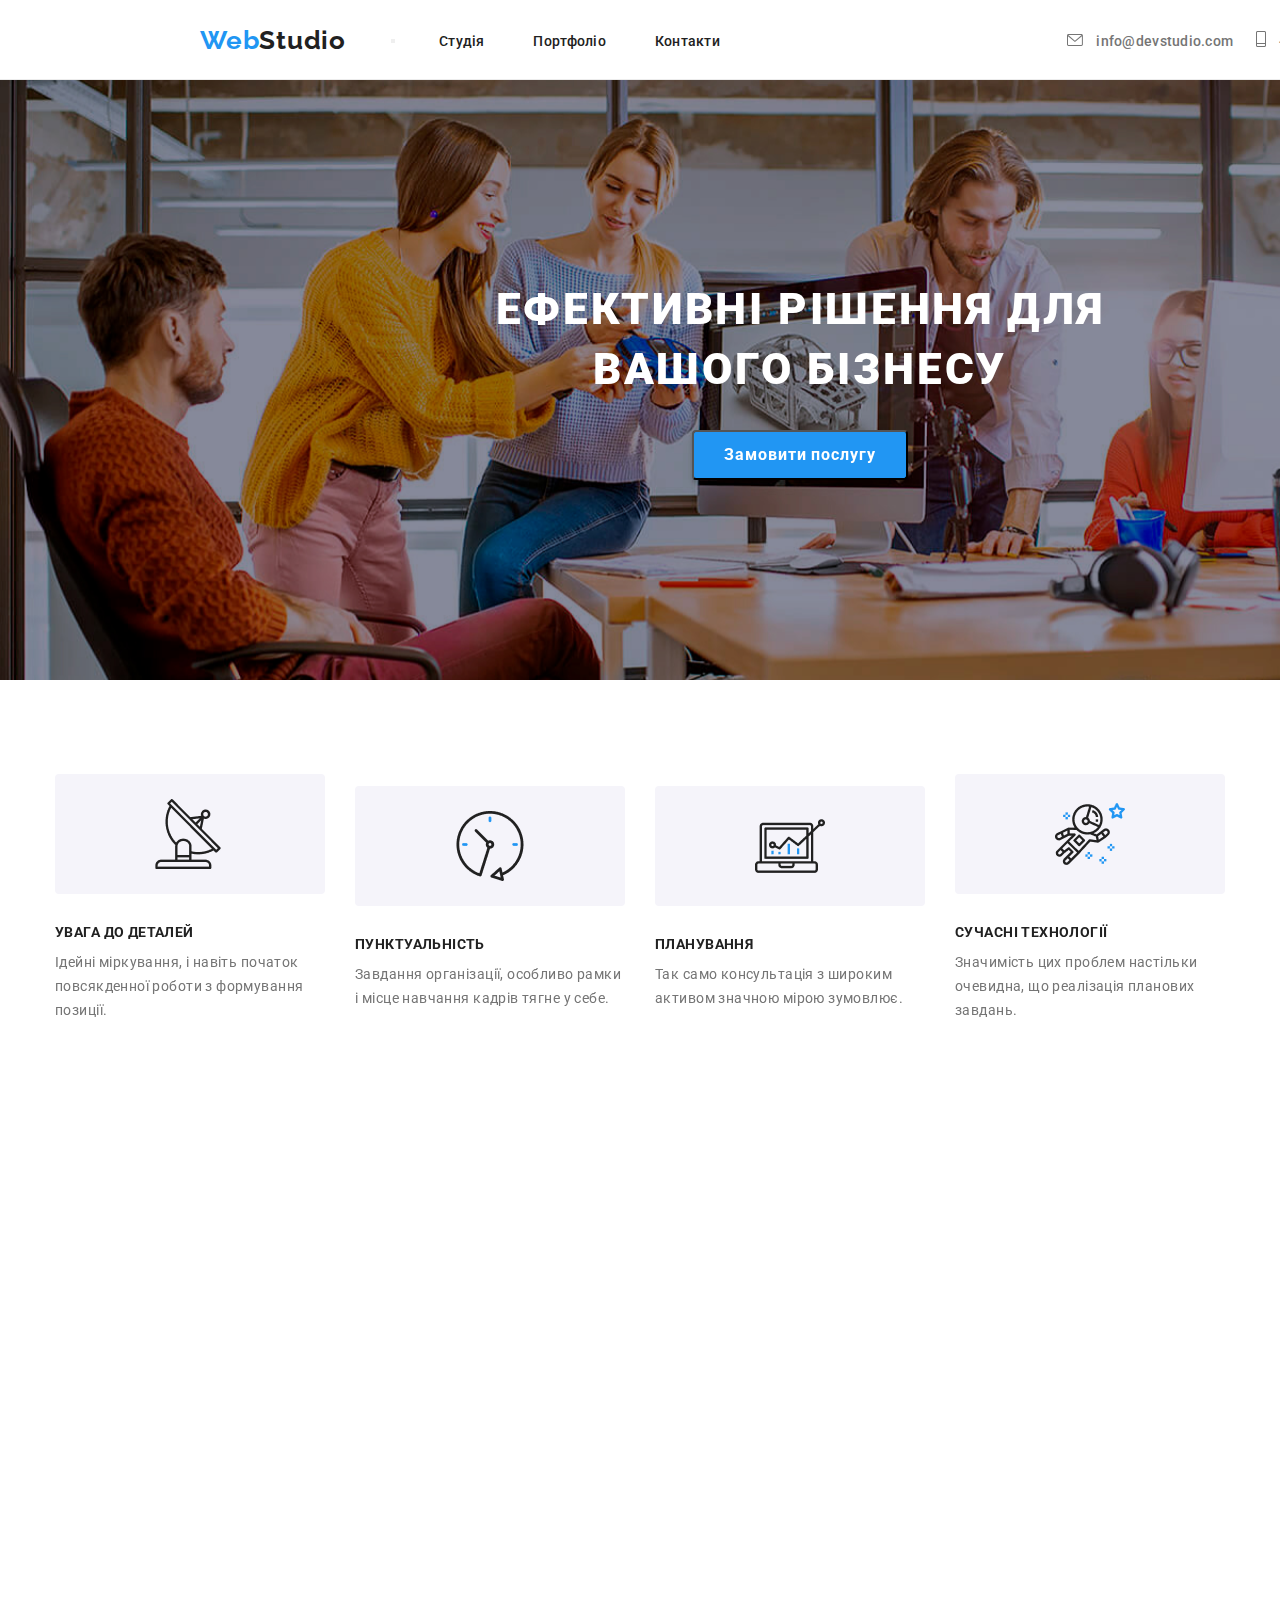
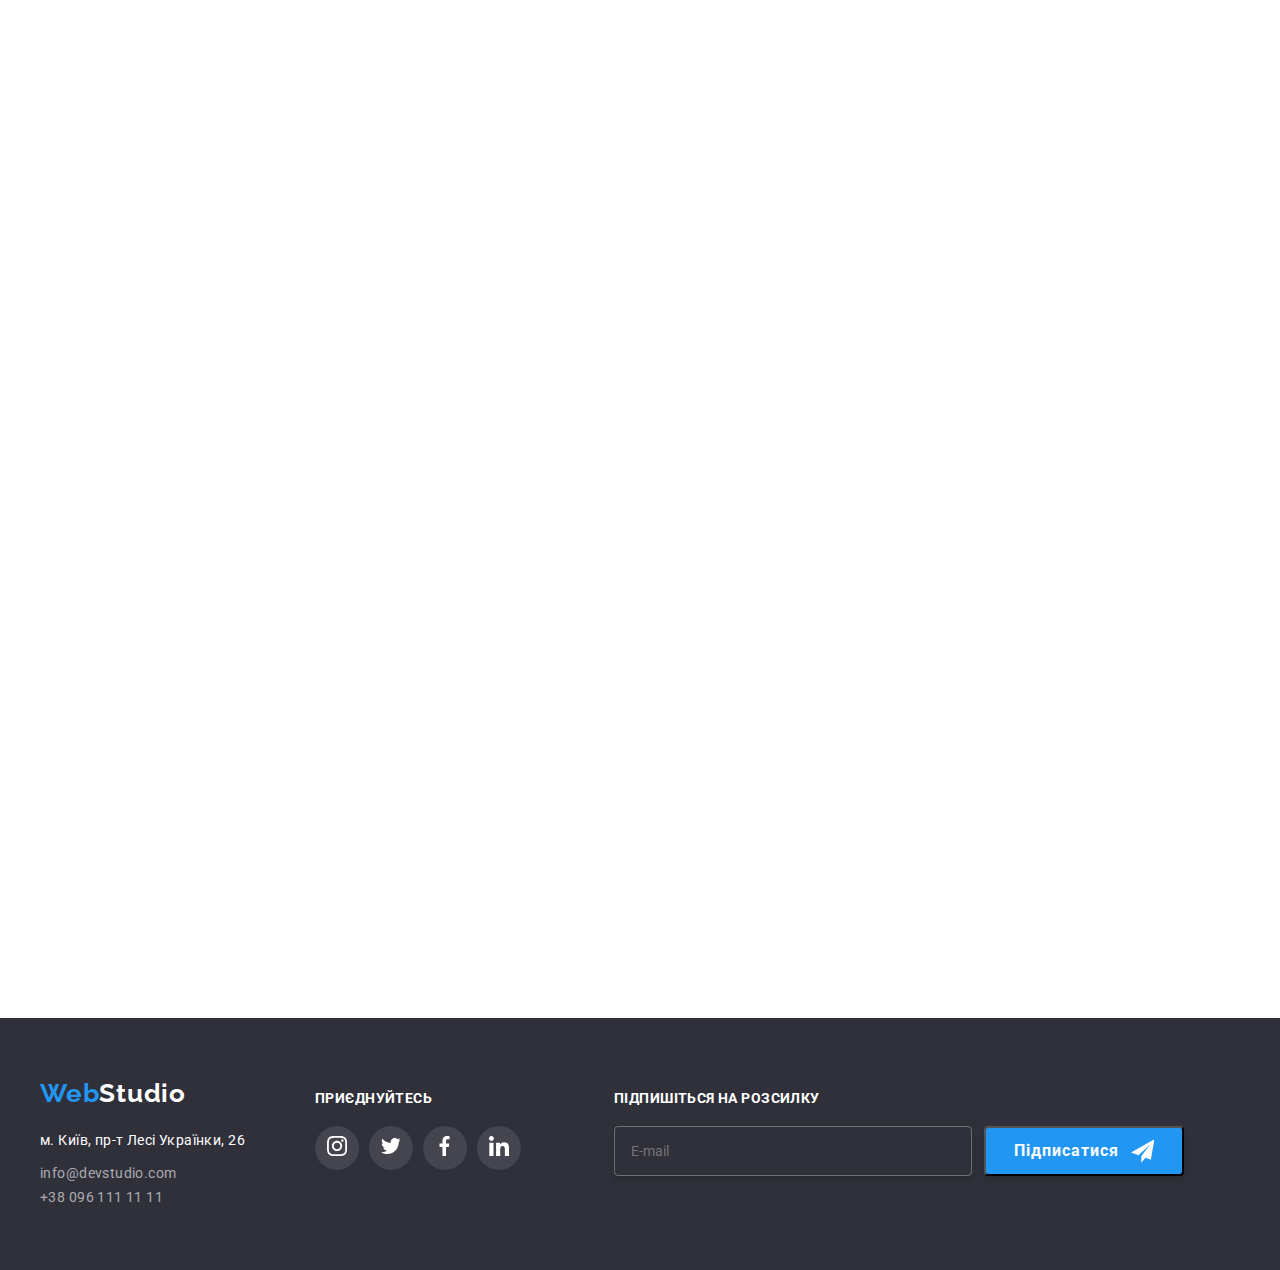
==== commit b31c60dd: "w" ====
--- a/index.html
+++ b/index.html
@@ -30,7 +30,9 @@
               <span class="header-nav-left-link__web">Web</span>Studio</a
             >
 
-            <img class="menu-phone" src="./img/menu_40px.png" alt="d">
+            <button type="button" data-open-Menu>
+              <img class="menu-phone" src="./img/menu_40px.png" alt="d" />
+            </button>
             <ul class="header-nav-left-list">
               <li class="header-nav-left-list__li">
                 <a class="header-nav-left-list__link" href="./index.html"
@@ -73,6 +75,47 @@
           </ul>
         </div>
       </div>
+<div class="menu header-form is-hidden">
+  <button type="button" class="header-form-button" data-close-Menu>
+    <svg class="button-close">
+      <use href="./img/icons/symbol-defs.svg#icon-close"></use>
+    </svg>
+  </button>
+
+  <ul class="header-form-list">
+    <li class="header-form-list__item">
+      <a class="header-form-list__link" href="./index.html"
+        >Студія</a
+      >
+    </li>
+    <li class="header-form-list__item">
+      <a class="header-form-list__link" href="./portfolio.html"
+        >Портфоліо</a
+      >
+    </li>
+    <li class="header-form-list__item">
+      <a class="header-form-list__link" href="#">Контакти</a>
+    </li>
+  </ul>
+
+
+  <ul class="header-form-contacts">
+    <li class="header-form-contacts__item">
+      <a class="header-form-contacts__link" href="">+38 096 111 11 11</a>
+    </li>
+    <li class="header-form-contacts__item">
+      <a class="header-form-contacts__link" href="">info@devstudio.com</a>
+    </li>
+  </ul>
+
+  <ul class="header-form-socials">
+    <li class="header-form-socials__item"><a href="" class="header-form-socials__link">Instagram</a></li>
+    <li class="header-form-socials__item"><a href="" class="header-form-socials__link">Twitter</a></li>
+    <li class="header-form-socials__item"><a href="" class="header-form-socials__link">Twitter</a></li>
+    <li class="header-form-socials__item"><a href="" class="header-form-socials__link">LinkedIn</a></li>
+  </ul>
+
+</div>
     </header>
     <!-- Main section -->
     <main>
@@ -151,68 +194,68 @@
         </section>
 
         <section class="features container" data-aos="zoom-in-up">
-  <h2 class="visually-hidden">переваги</h2>
-
-  <ul class="features-list">
-    <li class="features-list__item">
-      <div class="features-list__vector">
-        <img
-          class="features-list__img"
-          src="./img/vector-one.png"
-          alt="vector"
-        />
-      </div>
-
-      <h3 class="features-list__title">УВАГА ДО ДЕТАЛЕЙ</h3>
-      <p class="features-list__paragraph">
-        Ідейні міркування, і навіть початок повсякденної роботи з
-        формування позиції.
-      </p>
-    </li>
-
-    <li class="features-list-item">
-      <div class="features-list__vector">
-        <img
-          class="features-list__img"
-          src="./img/clock.png"
-          alt="vector"
-        />
-      </div>
-      <h3 class="features-list__title">ПУНКТУАЛЬНІСТЬ</h3>
-      <p class="features-list__paragraph">
-        Завдання організації, особливо рамки і місце навчання кадрів
-        тягне у себе.
-      </p>
-    </li>
-    <li class="features-list-item">
-      <div class="features-list__vector">
-        <img
-          class="features-list__img"
-          src="./img/diagram.png"
-          alt="vector"
-        />
-      </div>
-      <h3 class="features-list__title">ПЛАНУВАННЯ</h3>
-      <p class="features-list__paragraph">
-        Так само консультація з широким активом значною мірою зумовлює.
-      </p>
-    </li>
-
-    <li class="features-list-item">
-      <div class="features-list__vector">
-        <img
-          class="features-list__img"
-          src="./img/astronaut.png"
-          alt="vector"
-        />
-      </div>
-      <h3 class="features-list__title">СУЧАСНІ ТЕХНОЛОГІЇ</h3>
-      <p class="features-list__paragraph">
-        Значимість цих проблем настільки очевидна, що реалізація
-        планових завдань.
-      </p>
-    </li>
-  </ul>
+          <h2 class="visually-hidden">переваги</h2>
+
+          <ul class="features-list">
+            <li class="features-list__item">
+              <div class="features-list__vector">
+                <img
+                  class="features-list__img"
+                  src="./img/vector-one.png"
+                  alt="vector"
+                />
+              </div>
+
+              <h3 class="features-list__title">УВАГА ДО ДЕТАЛЕЙ</h3>
+              <p class="features-list__paragraph">
+                Ідейні міркування, і навіть початок повсякденної роботи з
+                формування позиції.
+              </p>
+            </li>
+
+            <li class="features-list-item">
+              <div class="features-list__vector">
+                <img
+                  class="features-list__img"
+                  src="./img/clock.png"
+                  alt="vector"
+                />
+              </div>
+              <h3 class="features-list__title">ПУНКТУАЛЬНІСТЬ</h3>
+              <p class="features-list__paragraph">
+                Завдання організації, особливо рамки і місце навчання кадрів
+                тягне у себе.
+              </p>
+            </li>
+            <li class="features-list-item">
+              <div class="features-list__vector">
+                <img
+                  class="features-list__img"
+                  src="./img/diagram.png"
+                  alt="vector"
+                />
+              </div>
+              <h3 class="features-list__title">ПЛАНУВАННЯ</h3>
+              <p class="features-list__paragraph">
+                Так само консультація з широким активом значною мірою зумовлює.
+              </p>
+            </li>
+
+            <li class="features-list-item">
+              <div class="features-list__vector">
+                <img
+                  class="features-list__img"
+                  src="./img/astronaut.png"
+                  alt="vector"
+                />
+              </div>
+              <h3 class="features-list__title">СУЧАСНІ ТЕХНОЛОГІЇ</h3>
+              <p class="features-list__paragraph">
+                Значимість цих проблем настільки очевидна, що реалізація
+                планових завдань.
+              </p>
+            </li>
+          </ul>
         </section>
 
         <section data-aos="zoom-in-up" class="container work">
@@ -443,13 +486,13 @@
               </li>
 
               <li class="workers-list__item">
-<div class="thumba">
-  <img
-  class="workers-item__image"
-  src="./img/img-jr.jpg"
-  alt="photo"
-/>
-</div>
+                <div class="thumba">
+                  <img
+                    class="workers-item__image"
+                    src="./img/img-jr.jpg"
+                    alt="photo"
+                  />
+                </div>
 
                 <p class="workers-list__name">Михайло Єрмаков</p>
 
@@ -649,6 +692,7 @@
       </div>
     </footer>
     <script src="./js/modal.js"></script>
+    <script src="./js/menu.js"></script>
     <script src="https://unpkg.com/aos@2.3.1/dist/aos.js"></script>
     <script>
       AOS.init();
--- a/css/main.min.css
+++ b/css/main.min.css
@@ -1 +1 @@
-.section-form-button,.socials-list__item,.socials-list,.clients-list__item,.clients-list,.workers-list .workers-list-links__item,.workers-list .workers-list-links,.workers-list,.figures,.work__title,.features-list,.btn-close,.backdrop,.header-nav-right-list,.header-nav .header-nav-left-list,.header-nav .header-nav-left,.header-container{display:flex;justify-content:space-between;align-items:center;flex-wrap:wrap}.visually-hidden{position:absolute !important;clip:rect(1px 1px 1px 1px);clip:rect(1px, 1px, 1px, 1px);padding:0 !important;border:0 !important;height:1px !important;width:1px !important;overflow:hidden}use{display:block}button{display:block;margin:0;padding:0}h2,p,ul{margin:0;padding:0}body{font-family:"Roboto",sans-serif;font-style:normal}.container{margin:0 auto;width:1200px}a{display:block;text-decoration:none}ul{list-style:none}ul,h1,h2,h3,p{padding:0;margin:0}@media(max-width: 768px){.container{margin:0 auto;width:100%}}@media(max-width: 1200px){.container{margin:0 auto;width:100%}}@media(max-width: 480px){.container{margin:0 auto;width:100%}}.header{width:1600px;height:80px;border-bottom:1px solid #ececec}@media(max-width: 480px){.header{width:100%}}@media(max-width: 768px){.header{max-width:768px}.header .header-nav-left-link__web{margin-top:5px}.header .header-container{max-width:768px;padding:21px 15px}.header .header-nav-left{max-width:504px}.header__link{font-size:24px}.header .header-nav-left-list{max-width:283px}.header .header-nav-right-list{gap:10px;max-width:138px;flex-direction:column}.header .header-nav-right-list__link{display:flex;font-size:12px;letter-spacing:.24px}.header .header-nav-right-list__icon{margin-right:8px}}.header-container{width:1200px;margin:0 auto;padding:25px 0}@media(max-width: 480px){.header-container{max-width:480px;padding:10px 15px}}@media(max-width: 390px){.header-nav{max-width:420px}}.header-nav .header-nav-left{width:520px}@media(max-width: 480px){.header-nav .header-nav-left{max-width:450px}}.header-nav .header-nav-left__link{font-size:26px;font-style:normal;font-weight:700;line-height:31px;letter-spacing:.03em;font-family:"Raleway",sans-serif;color:#212121;text-decoration:none;display:block}@media(max-width: 480px){.header-nav .header-nav-left__link{margin-top:6px;margin-bottom:6px;font-size:24px;line-height:normal;letter-spacing:.72px}}.header-nav .header-nav-left__link .header-nav-left-link__web{color:#2196f3;padding-top:24px}.header-nav .header-nav-left-list{width:281px;list-style:none;font-size:14px;font-style:normal;font-weight:500;line-height:16px;letter-spacing:.02em;color:#212121}@media(max-width: 480px){.header-nav .header-nav-left-list{display:none}}.header-nav .header-nav-left-list .header-nav-left-list__li .header-nav-left-list__link{position:relative;text-decoration:none;color:#212121}.header-nav .header-nav-left-list .header-nav-left-list__li .header-nav-left-list__link:hover{transition:color 250ms ease-out;color:#2196f3}.header-nav .header-nav-left-list .header-nav-left-list__li .header-nav-left-list__link .header-nav-left-list__link:after{content:"";position:absolute;top:44px;left:0;width:0;height:4px;background-color:#2196f3;border-radius:2px}.header-nav .header-nav-left-list .header-nav-left-list__li .header-nav-left-list__link .header-nav-left-list__link:hover:after{width:100%;transition:width 250ms ease}.header-nav .header-nav-left-list .header-nav-left-list__li .header-nav-left-list__link .header-nav-left-list__link:hover{display:block}.header-nav .header-nav-left-list .header-nav-left-list__li .header-nav-left-list__link .header-nav-left-list__link:hover:hover{width:100%;transition:width .2s ease}.header-nav .menu-phone{display:none}@media(max-width: 480px){.header-nav .menu-phone{display:inline-block}}.header-nav-right-list{width:333px}@media(max-width: 480px){.header-nav-right-list{display:none}}@media(max-width: 768px){.header-nav-right-list{align-items:flex-start}}.header-nav-right-list__link{color:#757575;font-size:14px;font-style:normal;font-weight:500;line-height:normal;letter-spacing:.28px}.header-nav-right-list__link:hover{color:#2196f3;transition:color 250ms ease-out}.header-nav-right-list__link:hover .header-nav-right-list__icon,.header-nav-right-list__link:focus .header-nav-right-list__icon{fill:#2196f3;transition:fill 250ms ease-out}.header-nav-right-list__icon{fill:#757575;margin-right:10px}.page-hero{background-image:url(../img/hero.png);width:1600px;padding:200px 0}@media(max-width: 480px){.page-hero{padding:118px 0;-o-object-fit:cover;object-fit:cover;-o-object-position:center;object-position:center;width:100%;max-height:400px}}.page-hero__title{font-size:44px;font-style:normal;font-weight:900;line-height:1.36;letter-spacing:.06em;margin-bottom:30px;color:#fff;text-align:center;text-transform:uppercase;color:#fff}@media(max-width: 480px){.page-hero__title{max-width:360px;margin:0 auto;text-align:center;font-size:26px;line-height:42px;letter-spacing:1.56px}}.page-hero__button{font-size:16px;font-style:normal;font-weight:700;line-height:30px;letter-spacing:.06em;display:block;align-items:center;margin:0 auto;width:216px;height:50px;justify-content:center;text-align:center;background:#2196f3;box-shadow:0px 4px 4px rgba(0,0,0,.15);border-radius:4px;color:#fff;cursor:pointer}@media(max-width: 480px){.page-hero__button{max-width:200px;margin:0 auto}}@media(max-width: 768px){.page-hero{padding:118px 0 128px 0;background-repeat:no-repeat;max-width:768px;background-image:url(../img/hero-tablet.jpg)}.page-hero__title{font-size:26px;line-height:42px;letter-spacing:1.56px;text-align:none}}.backdrop{justify-content:center;position:fixed;top:0;left:0;background-color:rgba(0,0,0,.2);width:100%;height:100%;z-index:99}.modal{padding:40px;width:528px;position:fixed;background-color:#fff;z-index:100;border-radius:4px;box-shadow:0px 2px 1px 0px rgba(0,0,0,.2),0px 1px 1px 0px rgba(0,0,0,.14),0px 1px 3px 0px rgba(0,0,0,.12)}.modal__text{color:#757575;font-size:14px;font-weight:400;line-height:24px;letter-spacing:.42px}.modal__link{display:inline;color:#2196f3;font-size:14px;font-weight:400;line-height:24px;letter-spacing:.42px;text-decoration-line:underline}.modal__checkbox{width:16px;height:15px;border-color:#212121;margin-right:8px;margin-top:25px}.modal__checkbox:checked{background-color:#2196f3}.modal__btn{display:block;height:50px;margin:30px auto 0;width:200px;border-radius:4px;background:#2196f3;box-shadow:0px 4px 4px 0px rgba(0,0,0,.15);color:#fff;text-align:center;font-size:16px;font-weight:700;line-height:30px;letter-spacing:.96px;border:none}.modal__title{margin-bottom:12px;color:#212121;text-align:center;font-size:20px;font-weight:700;line-height:normal;letter-spacing:.6px}.modal-list{display:flex;flex-direction:column;gap:10px}.modal-list__label{position:relative;display:flex;flex-direction:column;color:#757575;font-size:12px;font-weight:400;line-height:normal;letter-spacing:.12px;margin-bottom:4px}.modal-list__input{border-radius:4px;border:1px solid rgba(33,33,33,.2);width:448px;height:40px;margin-top:4px;padding:12px 0 12px 42px;outline:none;cursor:pointer}.modal-list__input:focus+.modal-list__svg,.modal-list__input:hover+.modal-list__svg{fill:#2196f3}.modal-list__input:focus,.modal-list__input:hover{border-color:#2196f3}.modal-list__svg{position:absolute;top:30px;left:12px;width:18px;height:18px;fill:#212121}.modal-list__textarea{border-radius:4px;border:1px solid rgba(33,33,33,.2);resize:none;width:448px;height:120px;padding:12px 16px}.btn-close{cursor:pointer;position:absolute;top:8px;right:8px;width:30px;height:30px;border-radius:50%;border-color:rgba(0,0,0,.1);justify-content:center}.btn-close:hover .btn-close__svg{fill:#2196f3}.btn-close__svg{width:18px;height:18px}.is-hidden{opacity:0;pointer-events:none;visibility:hidden}.features{width:1200px;margin:0 auto;padding:94px 0px}.features-list{flex-wrap:nowrap;justify-content:center;gap:30px;letter-spacing:.3em}@media(max-width: 480px){.features-list{display:flex;flex-direction:column;justify-content:center;flex-wrap:nowrap}}.features-list__vector{margin-bottom:30px;width:270px;height:120px;background:#f5f4fa;border-radius:4px}.features-list__img{padding:25px 100px}@media(max-width: 480px){.features-list__img{max-width:100%}}.features-list__title{font-size:14px;font-style:normal;font-weight:700;line-height:16px;letter-spacing:.03em;font-family:"Roboto",sans-serif;font-style:normal;text-transform:uppercase;margin-bottom:10px;color:#212121}@media(max-width: 480px){.features-list__title{text-align:center;max-width:450px}}.features-list__paragraph{font-size:14px;font-style:normal;font-weight:400;line-height:24px;letter-spacing:.03em;font-family:"Roboto",sans-serif;font-style:normal;color:#757575;width:270px}@media(max-width: 480px){.features-list__paragraph{max-width:450px}}@media(max-width: 768px){.features{max-width:768px;padding:60px 15px 60px 15px}.features-list{display:flex;flex-wrap:wrap;gap:30px}.features-list__vector{width:354px}.features-list__img{display:block;padding:25px 142px}.features-list__title{line-height:normal;letter-spacing:.42px}.features-list__paragraph{line-height:normal;letter-spacing:.42px;width:354px;height:50px}.features-list-item{max-width:354px}}@media(max-width: 480px){.features{max-width:480px}.features-list{align-items:flex-start}.features-list__img{padding:25px 190px}.features-list__vector{width:450px}}.work__title{justify-content:center;font-size:36px;font-style:normal;font-weight:700;line-height:42px;letter-spacing:.03em;margin-bottom:50px;color:#212121}@media(max-width: 768px){.work{padding:0;margin:0;display:none}}.figures{margin:0 auto;justify-content:center;flex-wrap:nowrap}.figures__img{position:relative;width:370px;height:294px}.figures__caption{font-size:14px;font-style:normal;font-weight:700;line-height:normal;letter-spacing:.42;position:absolute;bottom:0;background:rgba(47,48,58,.8);color:#fff;text-align:center;text-transform:uppercase;width:370px;padding:27px 0 27px 0}.workers{background-color:#f5f4fa;width:100%;padding:94px 0}.workers .workers__title{text-align:center;margin-bottom:50px;font-size:36px;font-style:normal;font-weight:700;line-height:42px;letter-spacing:.03em;color:#212121}.workers-list{margin:0 auto;list-style-type:none;text-align:center}.workers-list__item{width:270px;background:#fff;box-shadow:0px 1px 3px rgba(0,0,0,.12),0px 1px 1px rgba(0,0,0,.14),0px 2px 1px rgba(0,0,0,.2);border-radius:0px 0px 4px 4px;padding-bottom:30px}.workers-list__name{font-size:16px;font-style:normal;font-weight:500;line-height:19px;letter-spacing:.03em;margin-top:30px;margin-bottom:10px;color:#212121}.workers-list__job{font-size:16px;font-style:normal;font-weight:400;line-height:19px;letter-spacing:.03em;color:#757575}.workers-list .workers-list-links{width:206px;margin:16px auto 0;cursor:pointer}.workers-list .workers-list-links__item{justify-content:center;border-radius:50%;width:44px;height:44px}.workers-list .workers-list-links__item:hover{background-color:#2196f3;transition:background-color .7s ease-out}.workers-list .workers-list-links__item:hover .workers-list-links__svg{fill:#fff}.workers-list .workers-list-links__svg{fill:#afb1b8}.workers-list .workers-list-links__svg:hover{fill:#fff}@media(max-width: 768px){.workers{max-width:768px;padding:60px 15px}.workers-title{letter-spacing:.84px;font-size:28px;margin-bottom:30px}.workers-list{max-width:768px;display:flex;flex-wrap:wrap;gap:30px}.workers-list__item{width:354px}.workers-item__image{display:block;width:100%;height:100%;-o-object-fit:cover;object-fit:cover;-o-object-position:center;object-position:center}.thumba{width:354px;height:374px}}@media(max-width: 480px){.workers-list__item{width:100%}.thumba{width:450px;height:460px}.workers-item__image{width:100%;height:100%}}.clients-section{padding:94px 0}.clients-section__title{margin-bottom:50px;color:#212121;text-align:center;font-size:36px;font-style:normal;font-weight:700;line-height:normal;letter-spacing:1.08px}.clients-list__item{justify-content:center;width:170px;height:92px;border-radius:4px;border:1px solid #afb1b8;cursor:pointer}.clients-list__item:hover .clients-list__svg{fill:#2196f3;transition:fill .4s ease-in}.clients-list__item:hover{border-color:#2196f3}.clients-list__svg{fill:#afb1b8;width:106px;height:60px}@media(max-width: 768px){.clients-section{max-width:768px;padding:60px 15px}.clients-section__title{margin-bottom:30px}.clients-list{display:flex;flex-wrap:wrap;gap:30px}.clients-list__item{width:226px}}@media(max-width: 480px){.clients-list{max-width:450px;flex-wrap:wrap}.clients-list__item{max-width:210px}}.footer{padding:60px 0;background-color:#2f303a;width:100%}.footer .container{display:flex}.footer-section{margin-right:70px}.footer-section__link{font-size:26px;font-style:normal;font-weight:700;line-height:31px;letter-spacing:.03em;font-family:"Raleway",sans-serif;font-style:normal}.studio{color:#fff}.footer-section__web{color:#2196f3}.address__link{font-size:14px;font-style:normal;font-weight:400;line-height:1.71;letter-spacing:.03em;margin:20px 0 9px 0;display:block;color:#fff}.address__email{display:block;color:rgba(255,255,255,.6);font-size:14px;font-style:normal;font-weight:400;line-height:1.71;letter-spacing:.03em}.contact-link:not(:last-child){margin-bottom:9px}.socials-section{padding:12px 0 0;width:206px;margin-right:93px}.socials-section__title{font-size:14px;font-style:normal;font-weight:700;line-height:normal;letter-spacing:.42px;margin-bottom:20px;color:#fff;text-transform:uppercase}.socials-list__item{width:44px;height:44px;background-color:rgba(255,255,255,.1);border-radius:50%;justify-content:center}.socials-list__item:hover{background-color:#2196f3;transition:background-color .7s ease-out}.socials-list__svg{width:20px;height:20px;fill:#fff}.section-telegram{padding-top:12px;width:570px}.section-form{display:flex;align-items:flex-end}.section-form__label{display:block;font-size:14px;font-style:normal;font-weight:700;line-height:normal;letter-spacing:.42px;color:#fff;text-transform:uppercase}.section-form__input{width:358px;height:50px;border-radius:4px;border:1px solid rgba(255,255,255,.3);background:rgba(33,150,243,0);box-shadow:0px 4px 4px 0px rgba(0,0,0,.15);padding-left:16px;outline:none;cursor:pointer;color:#e2dddd;margin-top:20px}@media(max-width: 768px){.section-form__input{display:block;margin-bottom:20px}}.section-form-button{flex-wrap:nowrap;gap:12px;width:200px;height:50px;border-radius:4px;background:#2196f3;box-shadow:0px 4px 4px 0px rgba(0,0,0,.15);color:#fff;text-align:center;font-size:16px;font-style:normal;font-weight:700;line-height:30px;letter-spacing:.96px;cursor:pointer;padding:0 28px}.section-form-button__svg{width:24px;height:24px;fill:#fff}@media(max-width: 768px){.footer .container{display:flex;max-width:768px;flex-wrap:wrap;justify-content:space-around;gap:60px}.footer-section__link{text-align:center}.address{margin-bottom:60px;display:flex;flex-direction:column;align-items:center}.socials-section{margin-right:0}.socials-section__title{text-align:center}.section-form__label{display:block;text-align:center}.section-telegram{display:flex;flex-direction:column;gap:20px}.section-form{flex-direction:column;align-items:center}.footer-section{margin-right:0}}/*# sourceMappingURL=main.min.css.map */+.section-form-button,.socials-list__item,.socials-list,.clients-list__item,.clients-list,.workers-list .workers-list-links__item,.workers-list .workers-list-links,.workers-list,.figures,.work__title,.features-list,.btn-close,.backdrop,.header-nav-right-list,.header-nav .header-nav-left-list,.header-nav .header-nav-left,.header-container{display:flex;justify-content:space-between;align-items:center;flex-wrap:wrap}.visually-hidden{position:absolute !important;clip:rect(1px 1px 1px 1px);clip:rect(1px, 1px, 1px, 1px);padding:0 !important;border:0 !important;height:1px !important;width:1px !important;overflow:hidden}use{display:block}button{display:block;margin:0;padding:0}h2,p,ul{margin:0;padding:0}body{font-family:"Roboto",sans-serif;font-style:normal}.container{margin:0 auto;width:1200px}a{display:block;text-decoration:none}ul{list-style:none}ul,h1,h2,h3,p{padding:0;margin:0}@media(max-width: 768px){.container{margin:0 auto;width:100%}}@media(max-width: 1200px){.container{margin:0 auto;width:100%}}@media(max-width: 480px){.container{margin:0 auto;width:100%}}.header{width:1600px;height:80px;border-bottom:1px solid #ececec}@media(max-width: 480px){.header{width:100%}}@media(max-width: 768px){.header{max-width:768px}.header .header-nav-left-link__web{margin-top:5px}.header .header-container{max-width:768px;padding:21px 15px}.header .header-nav-left{max-width:504px}.header__link{font-size:24px}.header .header-nav-left-list{max-width:283px}.header .header-nav-right-list{gap:10px;max-width:138px;flex-direction:column}.header .header-nav-right-list__link{display:flex;font-size:12px;letter-spacing:.24px}.header .header-nav-right-list__icon{margin-right:8px}}.header-container{width:1200px;margin:0 auto;padding:25px 0}@media(max-width: 480px){.header-container{max-width:480px;padding:10px 15px}}@media(max-width: 390px){.header-nav{max-width:420px}}.header-nav .header-nav-left{width:520px}@media(max-width: 480px){.header-nav .header-nav-left{max-width:450px}}.header-nav .header-nav-left__link{font-size:26px;font-style:normal;font-weight:700;line-height:31px;letter-spacing:.03em;font-family:"Raleway",sans-serif;color:#212121;text-decoration:none;display:block}@media(max-width: 480px){.header-nav .header-nav-left__link{margin-top:6px;margin-bottom:6px;font-size:24px;line-height:normal;letter-spacing:.72px}}.header-nav .header-nav-left__link .header-nav-left-link__web{color:#2196f3;padding-top:24px}.header-nav .header-nav-left-list{width:281px;list-style:none;font-size:14px;font-style:normal;font-weight:500;line-height:16px;letter-spacing:.02em;color:#212121}@media(max-width: 480px){.header-nav .header-nav-left-list{display:none}}.header-nav .header-nav-left-list .header-nav-left-list__li .header-nav-left-list__link{position:relative;text-decoration:none;color:#212121}.header-nav .header-nav-left-list .header-nav-left-list__li .header-nav-left-list__link:hover{transition:color 250ms ease-out;color:#2196f3}.header-nav .header-nav-left-list .header-nav-left-list__li .header-nav-left-list__link .header-nav-left-list__link:after{content:"";position:absolute;top:44px;left:0;width:0;height:4px;background-color:#2196f3;border-radius:2px}.header-nav .header-nav-left-list .header-nav-left-list__li .header-nav-left-list__link .header-nav-left-list__link:hover:after{width:100%;transition:width 250ms ease}.header-nav .header-nav-left-list .header-nav-left-list__li .header-nav-left-list__link .header-nav-left-list__link:hover{display:block}.header-nav .header-nav-left-list .header-nav-left-list__li .header-nav-left-list__link .header-nav-left-list__link:hover:hover{width:100%;transition:width .2s ease}.header-nav .menu-phone{display:none}@media(max-width: 480px){.header-nav .menu-phone{display:inline-block}}.header-nav-right-list{width:333px}@media(max-width: 480px){.header-nav-right-list{display:none}}@media(max-width: 768px){.header-nav-right-list{align-items:flex-start}}.header-nav-right-list__link{color:#757575;font-size:14px;font-style:normal;font-weight:500;line-height:normal;letter-spacing:.28px}.header-nav-right-list__link:hover{color:#2196f3;transition:color 250ms ease-out}.header-nav-right-list__link:hover .header-nav-right-list__icon,.header-nav-right-list__link:focus .header-nav-right-list__icon{fill:#2196f3;transition:fill 250ms ease-out}.header-nav-right-list__icon{fill:#757575;margin-right:10px}.page-hero{background-image:url(../img/hero.png);width:1600px;padding:200px 0}@media(max-width: 480px){.page-hero{padding:118px 0;-o-object-fit:cover;object-fit:cover;-o-object-position:center;object-position:center;width:100%;max-height:400px}}.page-hero__title{font-size:44px;font-style:normal;font-weight:900;line-height:1.36;letter-spacing:.06em;margin-bottom:30px;color:#fff;text-align:center;text-transform:uppercase;color:#fff}@media(max-width: 480px){.page-hero__title{max-width:360px;margin:0 auto;text-align:center;font-size:26px;line-height:42px;letter-spacing:1.56px}}.page-hero__button{font-size:16px;font-style:normal;font-weight:700;line-height:30px;letter-spacing:.06em;display:block;align-items:center;margin:0 auto;width:216px;height:50px;justify-content:center;text-align:center;background:#2196f3;box-shadow:0px 4px 4px rgba(0,0,0,.15);border-radius:4px;color:#fff;cursor:pointer}@media(max-width: 480px){.page-hero__button{max-width:200px;margin:0 auto}}@media(max-width: 768px){.page-hero{padding:118px 0 128px 0;background-repeat:no-repeat;max-width:768px;background-image:url(../img/hero-tablet.jpg)}.page-hero__title{font-size:26px;line-height:42px;letter-spacing:1.56px;text-align:none}}.backdrop{justify-content:center;position:fixed;top:0;left:0;background-color:rgba(0,0,0,.2);width:100%;height:100%;z-index:99}.modal{padding:40px;width:528px;position:fixed;background-color:#fff;z-index:100;border-radius:4px;box-shadow:0px 2px 1px 0px rgba(0,0,0,.2),0px 1px 1px 0px rgba(0,0,0,.14),0px 1px 3px 0px rgba(0,0,0,.12)}.modal__text{color:#757575;font-size:14px;font-weight:400;line-height:24px;letter-spacing:.42px}.modal__link{display:inline;color:#2196f3;font-size:14px;font-weight:400;line-height:24px;letter-spacing:.42px;text-decoration-line:underline}.modal__checkbox{width:16px;height:15px;border-color:#212121;margin-right:8px;margin-top:25px}.modal__checkbox:checked{background-color:#2196f3}.modal__btn{display:block;height:50px;margin:30px auto 0;width:200px;border-radius:4px;background:#2196f3;box-shadow:0px 4px 4px 0px rgba(0,0,0,.15);color:#fff;text-align:center;font-size:16px;font-weight:700;line-height:30px;letter-spacing:.96px;border:none}.modal__title{margin-bottom:12px;color:#212121;text-align:center;font-size:20px;font-weight:700;line-height:normal;letter-spacing:.6px}.modal-list{display:flex;flex-direction:column;gap:10px}.modal-list__label{position:relative;display:flex;flex-direction:column;color:#757575;font-size:12px;font-weight:400;line-height:normal;letter-spacing:.12px;margin-bottom:4px}.modal-list__input{border-radius:4px;border:1px solid rgba(33,33,33,.2);width:448px;height:40px;margin-top:4px;padding:12px 0 12px 42px;outline:none;cursor:pointer}.modal-list__input:focus+.modal-list__svg,.modal-list__input:hover+.modal-list__svg{fill:#2196f3}.modal-list__input:focus,.modal-list__input:hover{border-color:#2196f3}.modal-list__svg{position:absolute;top:30px;left:12px;width:18px;height:18px;fill:#212121}.modal-list__textarea{border-radius:4px;border:1px solid rgba(33,33,33,.2);resize:none;width:448px;height:120px;padding:12px 16px}.btn-close{cursor:pointer;position:absolute;top:8px;right:8px;width:30px;height:30px;border-radius:50%;border-color:rgba(0,0,0,.1);justify-content:center}.btn-close:hover .btn-close__svg{fill:#2196f3}.btn-close__svg{width:18px;height:18px}.is-hidden{opacity:0;pointer-events:none;visibility:hidden}.features{width:1200px;margin:0 auto;padding:94px 0px}.features-list{flex-wrap:nowrap;justify-content:center;gap:30px;letter-spacing:.3em}@media(max-width: 480px){.features-list{display:flex;flex-direction:column;justify-content:center;flex-wrap:nowrap}}.features-list__vector{margin-bottom:30px;width:270px;height:120px;background:#f5f4fa;border-radius:4px}.features-list__img{padding:25px 100px}@media(max-width: 480px){.features-list__img{max-width:100%}}.features-list__title{font-size:14px;font-style:normal;font-weight:700;line-height:16px;letter-spacing:.03em;font-family:"Roboto",sans-serif;font-style:normal;text-transform:uppercase;margin-bottom:10px;color:#212121}@media(max-width: 480px){.features-list__title{text-align:center;max-width:450px}}.features-list__paragraph{font-size:14px;font-style:normal;font-weight:400;line-height:24px;letter-spacing:.03em;font-family:"Roboto",sans-serif;font-style:normal;color:#757575;width:270px}@media(max-width: 480px){.features-list__paragraph{max-width:450px}}@media(max-width: 768px){.features{max-width:768px;padding:60px 15px 60px 15px}.features-list{display:flex;flex-wrap:wrap;gap:30px}.features-list__vector{width:354px}.features-list__img{display:block;padding:25px 142px}.features-list__title{line-height:normal;letter-spacing:.42px}.features-list__paragraph{line-height:normal;letter-spacing:.42px;width:354px;height:50px}.features-list-item{max-width:354px}}@media(max-width: 480px){.features{max-width:480px}.features-list{align-items:flex-start}.features-list__img{padding:25px 190px}.features-list__vector{width:450px}}.work__title{justify-content:center;font-size:36px;font-style:normal;font-weight:700;line-height:42px;letter-spacing:.03em;margin-bottom:50px;color:#212121}@media(max-width: 768px){.work{padding:0;margin:0;display:none}}.figures{margin:0 auto;justify-content:center;flex-wrap:nowrap}.figures__img{position:relative;width:370px;height:294px}.figures__caption{font-size:14px;font-style:normal;font-weight:700;line-height:normal;letter-spacing:.42;position:absolute;bottom:0;background:rgba(47,48,58,.8);color:#fff;text-align:center;text-transform:uppercase;width:370px;padding:27px 0 27px 0}.workers{background-color:#f5f4fa;width:100%;padding:94px 0}.workers .workers__title{text-align:center;margin-bottom:50px;font-size:36px;font-style:normal;font-weight:700;line-height:42px;letter-spacing:.03em;color:#212121}.workers-list{margin:0 auto;list-style-type:none;text-align:center}.workers-list__item{width:270px;background:#fff;box-shadow:0px 1px 3px rgba(0,0,0,.12),0px 1px 1px rgba(0,0,0,.14),0px 2px 1px rgba(0,0,0,.2);border-radius:0px 0px 4px 4px;padding-bottom:30px}.workers-list__name{font-size:16px;font-style:normal;font-weight:500;line-height:19px;letter-spacing:.03em;margin-top:30px;margin-bottom:10px;color:#212121}.workers-list__job{font-size:16px;font-style:normal;font-weight:400;line-height:19px;letter-spacing:.03em;color:#757575}.workers-list .workers-list-links{width:206px;margin:16px auto 0;cursor:pointer}.workers-list .workers-list-links__item{justify-content:center;border-radius:50%;width:44px;height:44px}.workers-list .workers-list-links__item:hover{background-color:#2196f3;transition:background-color .7s ease-out}.workers-list .workers-list-links__item:hover .workers-list-links__svg{fill:#fff}.workers-list .workers-list-links__svg{fill:#afb1b8}.workers-list .workers-list-links__svg:hover{fill:#fff}@media(max-width: 768px){.workers{max-width:768px;padding:60px 15px}.workers-title{letter-spacing:.84px;font-size:28px;margin-bottom:30px}.workers-list{max-width:768px;display:flex;flex-wrap:wrap;gap:30px}.workers-list__item{width:354px}.workers-item__image{display:block;width:100%;height:100%;-o-object-fit:cover;object-fit:cover;-o-object-position:center;object-position:center}.thumba{width:354px;height:374px}}@media(max-width: 480px){.workers-list__item{width:100%}.thumba{width:450px;height:460px}.workers-item__image{width:100%;height:100%}}.clients-section{padding:94px 0}.clients-section__title{margin-bottom:50px;color:#212121;text-align:center;font-size:36px;font-style:normal;font-weight:700;line-height:normal;letter-spacing:1.08px}.clients-list__item{justify-content:center;width:170px;height:92px;border-radius:4px;border:1px solid #afb1b8;cursor:pointer}.clients-list__item:hover .clients-list__svg{fill:#2196f3;transition:fill .4s ease-in}.clients-list__item:hover{border-color:#2196f3}.clients-list__svg{fill:#afb1b8;width:106px;height:60px}@media(max-width: 768px){.clients-section{max-width:768px;padding:60px 15px}.clients-section__title{margin-bottom:30px}.clients-list{display:flex;flex-wrap:wrap;gap:30px}.clients-list__item{width:226px}}@media(max-width: 480px){.clients-list{max-width:450px;flex-wrap:wrap}.clients-list__item{max-width:210px}}.footer{padding:60px 0;background-color:#2f303a;width:100%}.footer .container{display:flex}@media(max-width: 480px){.footer .container{align-items:center;flex-direction:column;justify-content:center}}.footer-section{margin-right:70px}.footer-section__link{font-size:26px;font-style:normal;font-weight:700;line-height:31px;letter-spacing:.03em;font-family:"Raleway",sans-serif;font-style:normal}.studio{color:#fff}.footer-section__web{color:#2196f3}.address__link{font-size:14px;font-style:normal;font-weight:400;line-height:1.71;letter-spacing:.03em;margin:20px 0 9px 0;display:block;color:#fff}.address__email{display:block;color:rgba(255,255,255,.6);font-size:14px;font-style:normal;font-weight:400;line-height:1.71;letter-spacing:.03em}.contact-link:not(:last-child){margin-bottom:9px}.socials-section{padding:12px 0 0;width:206px;margin-right:93px}.socials-section__title{font-size:14px;font-style:normal;font-weight:700;line-height:normal;letter-spacing:.42px;margin-bottom:20px;color:#fff;text-transform:uppercase}.socials-list__item{width:44px;height:44px;background-color:rgba(255,255,255,.1);border-radius:50%;justify-content:center}.socials-list__item:hover{background-color:#2196f3;transition:background-color .7s ease-out}.socials-list__svg{width:20px;height:20px;fill:#fff}.section-telegram{padding-top:12px;width:570px}.section-form{display:flex;align-items:flex-end}@media(max-width: 480px){.section-form{width:450px;justify-content:center;align-items:center;padding:0 15px}}.section-form__label{display:block;font-size:14px;font-style:normal;font-weight:700;line-height:normal;letter-spacing:.42px;color:#fff;text-transform:uppercase}.section-form__input{width:358px;height:50px;border-radius:4px;border:1px solid rgba(255,255,255,.3);background:rgba(33,150,243,0);box-shadow:0px 4px 4px 0px rgba(0,0,0,.15);padding-left:16px;outline:none;cursor:pointer;color:#e2dddd;margin-top:20px}@media(max-width: 768px){.section-form__input{display:block;margin-bottom:20px}}@media(max-width: 480px){.section-form__input{width:450px}}.section-form-button{flex-wrap:nowrap;gap:12px;width:200px;height:50px;border-radius:4px;background:#2196f3;box-shadow:0px 4px 4px 0px rgba(0,0,0,.15);color:#fff;text-align:center;font-size:16px;font-style:normal;font-weight:700;line-height:30px;letter-spacing:.96px;cursor:pointer;padding:0 28px}.section-form-button__svg{width:24px;height:24px;fill:#fff}@media(max-width: 768px){.footer .container{display:flex;max-width:768px;flex-wrap:wrap;justify-content:space-around;gap:60px}.footer-section__link{text-align:center}.address{margin-bottom:60px;display:flex;flex-direction:column;align-items:center}.socials-section{margin-right:0}.socials-section__title{text-align:center}.section-form__label{display:block;text-align:center}.section-telegram{display:flex;flex-direction:column;gap:20px}.section-form{flex-direction:column;align-items:center}.footer-section{margin-right:0}}/*# sourceMappingURL=main.min.css.map */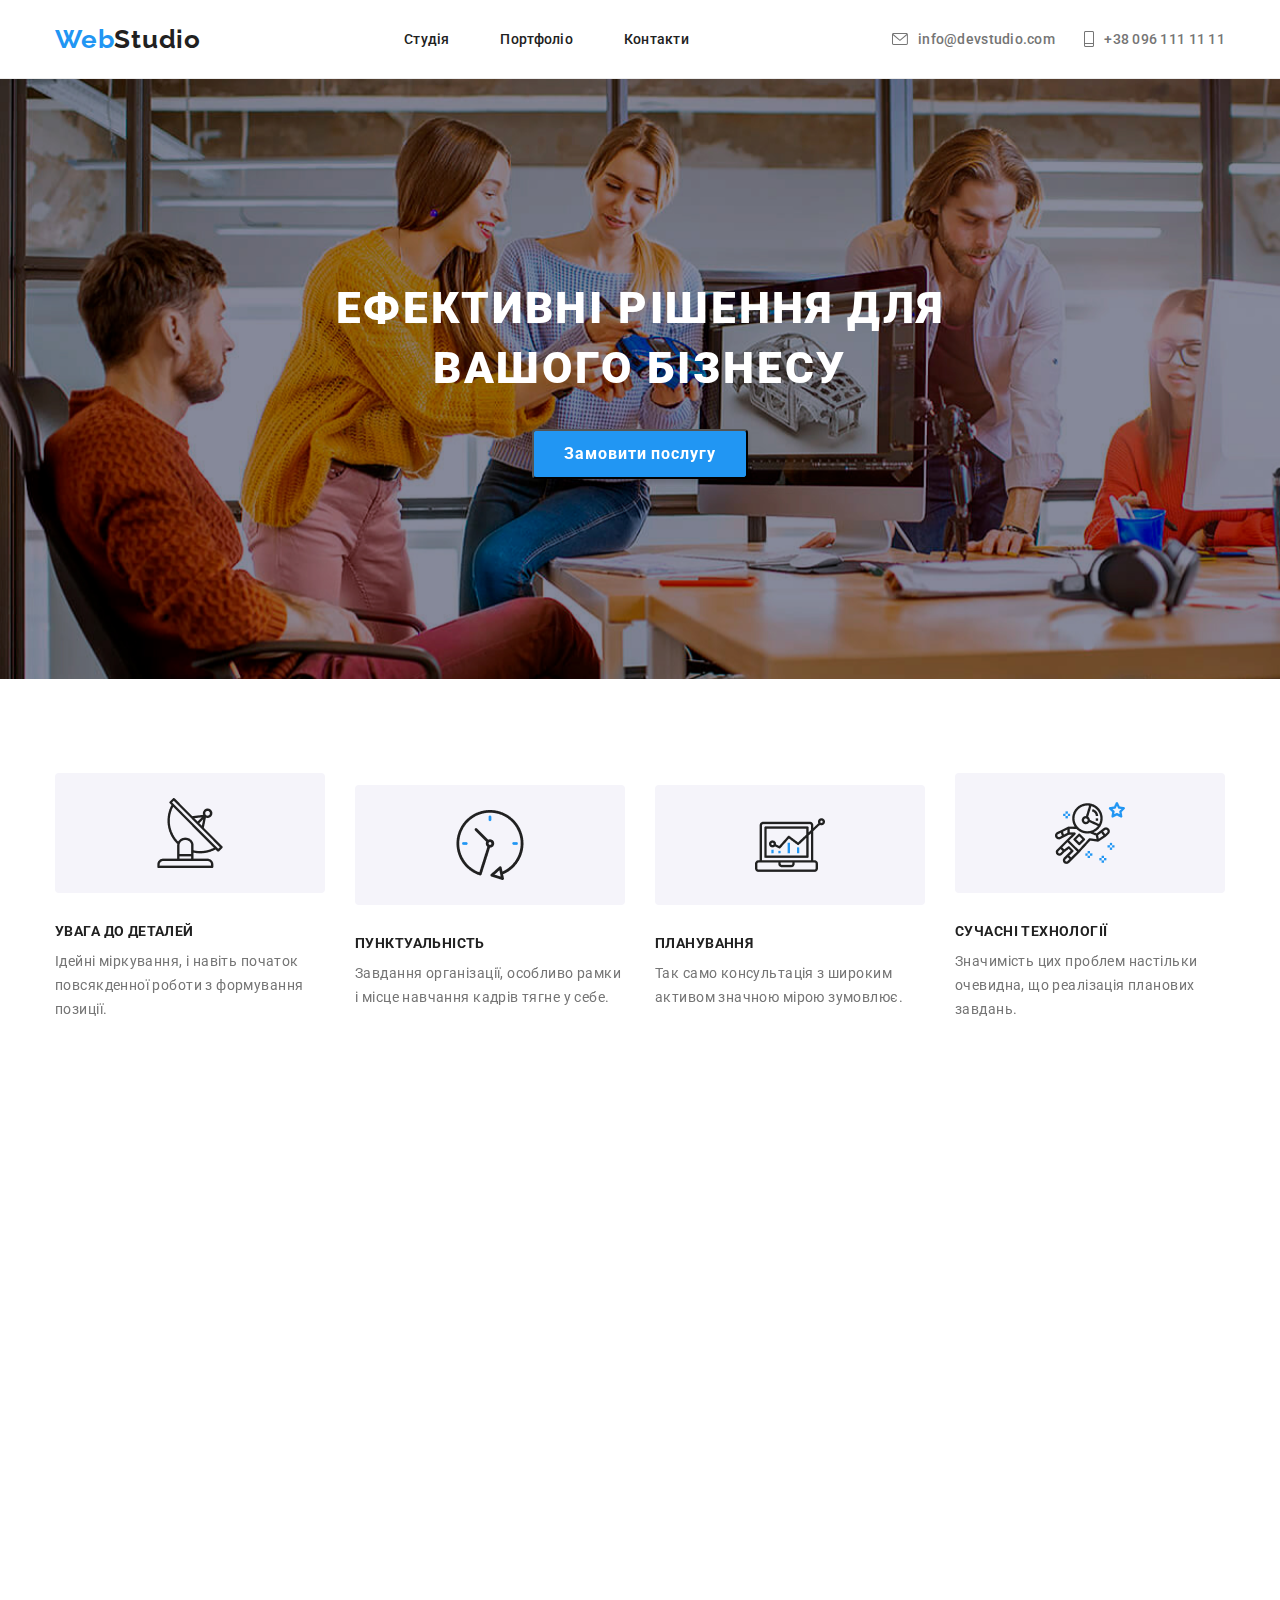
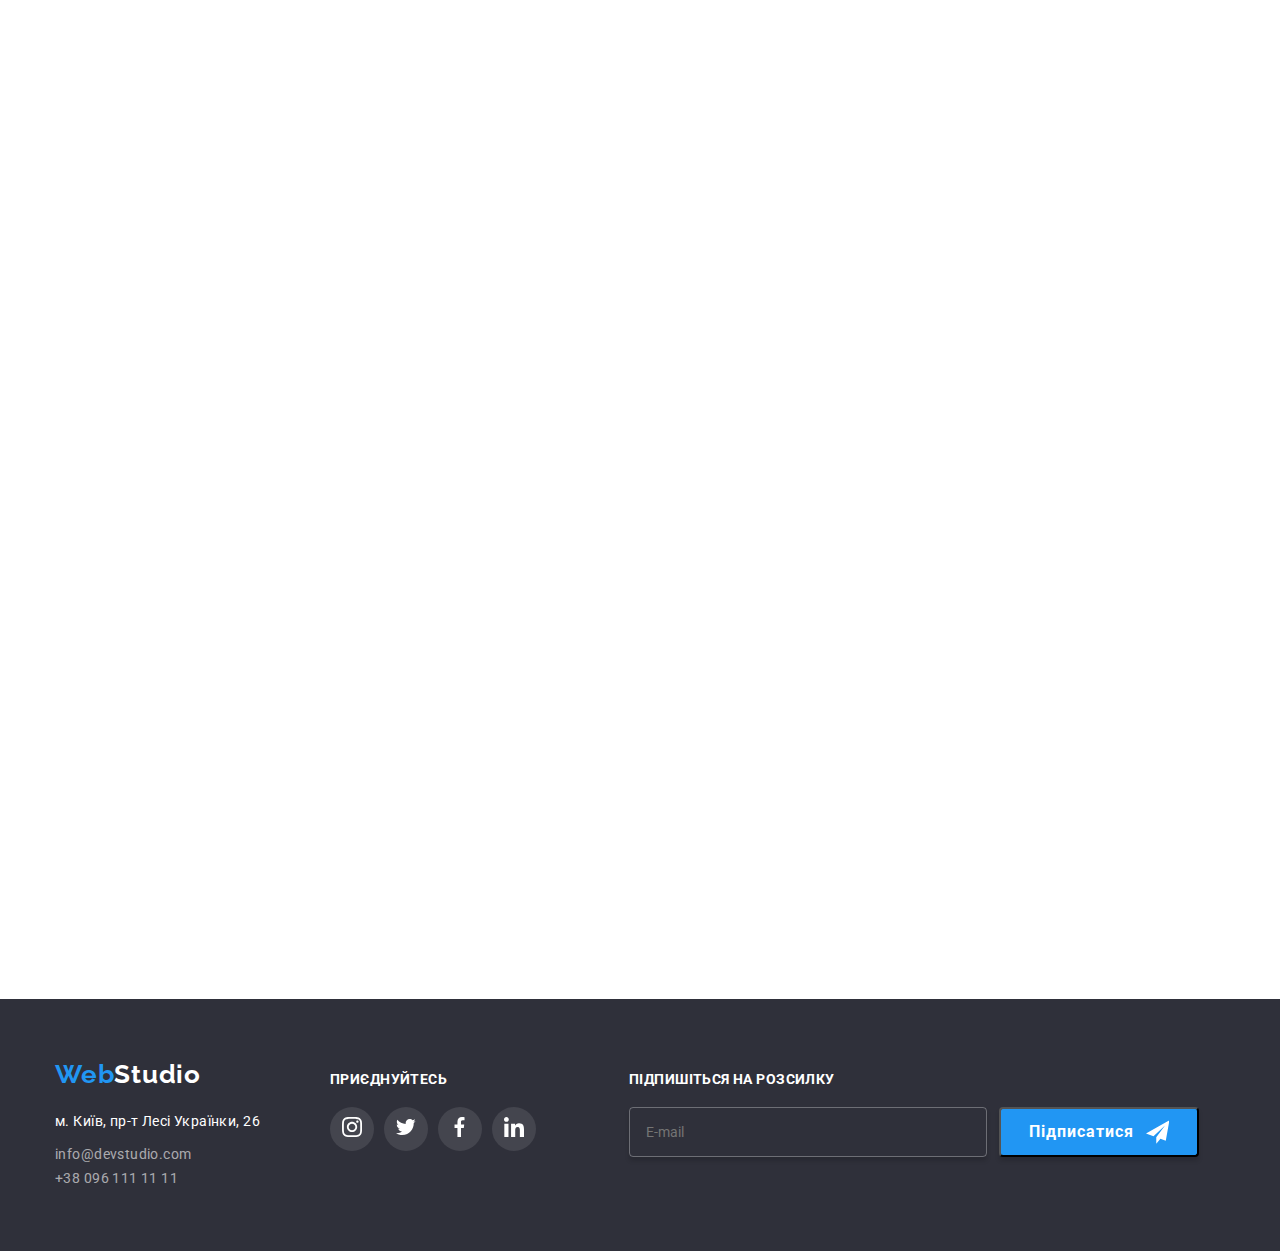
==== commit f36c4d86: "adaptiv" ====
--- a/index.html
+++ b/index.html
@@ -22,100 +22,94 @@
     <link rel="stylesheet" href="./css/main.min.css" />
   </head>
   <body>
-    <header class="header container">
-      <div class="header-container">
+    <header class="header">
+      <div class="container">
+        <a class="header__logo" href="./index.html">
+          <span class="header__logo-web">Web</span>Studio</a
+        >
         <nav class="header-nav">
-          <div class="header-nav-left">
-            <a class="header-nav-left__link" href="./index.html">
-              <span class="header-nav-left-link__web">Web</span>Studio</a
-            >
-
-            <button type="button" data-open-Menu>
-              <img class="menu-phone" src="./img/menu_40px.png" alt="d" />
-            </button>
-            <ul class="header-nav-left-list">
-              <li class="header-nav-left-list__li">
-                <a class="header-nav-left-list__link" href="./index.html"
-                  >Студія</a
-                >
-              </li>
-              <li class="header-nav-left-list__li">
-                <a class="header-nav-left-list__link" href="./portfolio.html"
-                  >Портфоліо</a
-                >
-              </li>
-              <li class="header-nav-left-list__li">
-                <a class="header-nav-left-list__link" href="#">Контакти</a>
-              </li>
-            </ul>
-          </div>
+          <ul class="nav-list">
+            <li class="nav-list__item">
+              <a class="nav-list__link" href="./index.html">Студія</a>
+            </li>
+            <li class="nav-list__item">
+              <a class="nav-list__link" href="./portfolio.html">Портфоліо</a>
+            </li>
+            <li class="nav-list__item">
+              <a class="nav-list__link" href="#">Контакти</a>
+            </li>
+          </ul>
         </nav>
 
-        <div class="header-nav-right">
-          <ul class="header-nav-right-list">
-            <li class="header-nav-right-list__item">
-              <a
-                class="header-nav-right-list__link"
-                href="mailto:info@devstudio.com "
-              >
-                <svg class="header-nav-right-list__icon" width="16" height="12">
-                  <use href="./img/icons/symbol-defs.svg#icon-envelope"></use>
-                </svg>
-                info@devstudio.com</a
-              >
-            </li>
-            <li class="header-nav-right-list__item">
-              <a class="header-nav-right-list__link" href="tel:+380961111111">
-                <svg class="header-nav-right-list__icon" width="10" height="16">
-                  <use href="./img/icons/symbol-defs.svg#icon-phone"></use>
-                </svg>
-                +38 096 111 11 11</a
-              >
-            </li>
-          </ul>
+        <div class="header-contacts">
+          <a class="header-contacts__link" href="mailto:info@devstudio.com ">
+            <svg class="header-contacts__icon" width="16" height="12">
+              <use href="./img/icons/symbol-defs.svg#icon-envelope"></use>
+            </svg>
+            info@devstudio.com</a
+          >
+
+          <a class="header-contacts__link" href="tel:+380961111111">
+            <svg class="header-contacts__icon" width="10" height="16">
+              <use href="./img/icons/symbol-defs.svg#icon-phone"></use>
+            </svg>
+            +38 096 111 11 11</a
+          >
         </div>
       </div>
-<div class="menu header-form is-hidden">
-  <button type="button" class="header-form-button" data-close-Menu>
-    <svg class="button-close">
-      <use href="./img/icons/symbol-defs.svg#icon-close"></use>
-    </svg>
-  </button>
-
-  <ul class="header-form-list">
-    <li class="header-form-list__item">
-      <a class="header-form-list__link" href="./index.html"
-        >Студія</a
-      >
-    </li>
-    <li class="header-form-list__item">
-      <a class="header-form-list__link" href="./portfolio.html"
-        >Портфоліо</a
-      >
-    </li>
-    <li class="header-form-list__item">
-      <a class="header-form-list__link" href="#">Контакти</a>
-    </li>
-  </ul>
-
-
-  <ul class="header-form-contacts">
-    <li class="header-form-contacts__item">
-      <a class="header-form-contacts__link" href="">+38 096 111 11 11</a>
-    </li>
-    <li class="header-form-contacts__item">
-      <a class="header-form-contacts__link" href="">info@devstudio.com</a>
-    </li>
-  </ul>
-
-  <ul class="header-form-socials">
-    <li class="header-form-socials__item"><a href="" class="header-form-socials__link">Instagram</a></li>
-    <li class="header-form-socials__item"><a href="" class="header-form-socials__link">Twitter</a></li>
-    <li class="header-form-socials__item"><a href="" class="header-form-socials__link">Twitter</a></li>
-    <li class="header-form-socials__item"><a href="" class="header-form-socials__link">LinkedIn</a></li>
-  </ul>
-
-</div>
+
+      <button type="button" class="menu-button" data-open-Menu>
+        <img class="menu-phone" src="./img/menu_40px.png" alt="d" />
+      </button>
+      <div class="menu header-form is-hidden">
+        <button type="button" class="header-form-button" data-close-Menu>
+          <svg class="button-close">
+            <use href="./img/icons/symbol-defs.svg#icon-close"></use>
+          </svg>
+        </button>
+
+        <ul class="header-form-list">
+          <li class="header-form-list__item">
+            <a class="header-form-list__link" href="./index.html">Студія</a>
+          </li>
+          <li class="header-form-list__item">
+            <a class="header-form-list__link" href="./portfolio.html"
+              >Портфоліо</a
+            >
+          </li>
+          <li class="header-form-list__item">
+            <a class="header-form-list__link" href="#">Контакти</a>
+          </li>
+        </ul>
+
+        <ul class="header-form-contacts">
+          <li class="header-form-contacts__item">
+            <a class="header-form-contacts__link" href="tel:"
+              >+38 096 111 11 11</a
+            >
+          </li>
+          <li class="header-form-contacts__item">
+            <a class="header-form-contacts__link" href="mailto:"
+              >info@devstudio.com</a
+            >
+          </li>
+        </ul>
+
+        <ul class="header-form-socials">
+          <li class="header-form-socials__item">
+            <a href="" class="header-form-socials__link">Instagram</a>
+          </li>
+          <li class="header-form-socials__item">
+            <a href="" class="header-form-socials__link">Twitter</a>
+          </li>
+          <li class="header-form-socials__item">
+            <a href="" class="header-form-socials__link">Twitter</a>
+          </li>
+          <li class="header-form-socials__item">
+            <a href="" class="header-form-socials__link">LinkedIn</a>
+          </li>
+        </ul>
+      </div>
     </header>
     <!-- Main section -->
     <main>
@@ -263,17 +257,29 @@
 
           <div class="figures">
             <figure class="figures__img">
-              <img src="./img/img-one.jpg" alt="1" />
+              <img
+                src="./img/img-one.jpg"
+                srcset="./img/img-one.jpg 1x, ./img/img-one@2x.jpg 2x"
+                alt="1"
+              />
               <figcaption class="figures__caption">
                 Десктопні додатки
               </figcaption>
             </figure>
             <figure class="figures__img">
-              <img src="./img/img-two.jpg" alt="2" />
+              <img
+                src="./img/img-two.jpg"
+                srcset="./img/img-two.jpg 1x, ./img/img-two2x.jpg 2x"
+                alt="2"
+              />
               <figcaption class="figures__caption">Мобільні додатки</figcaption>
             </figure>
             <figure class="figures__img">
-              <img src="./img/img-three.jpg" alt="3" />
+              <img
+                src="./img/img-three.jpg"
+                srcset="./img/img-three.jpg 1x, ./img/img-three@2x.jpg 2x"
+                alt="3"
+              />
               <figcaption class="figures__caption">
                 Дизайнерські рішення
               </figcaption>
@@ -290,6 +296,7 @@
                   <img
                     class="workers-item__image"
                     src="./img/img-jr.jpg"
+                    srcset="./img/img-jr.jpg 1x, ./img/img-jr@2x.jpg 2x"
                     alt="photo"
                   />
                 </div>
@@ -356,6 +363,7 @@
                   <img
                     class="workers-item__image"
                     src="./img/img-fr.jpg"
+                    srcset="./img/img-fr.jpg 1x, ./img/img-fr@2x.jpg 2x"
                     alt="photo"
                   />
                 </div>
@@ -423,6 +431,7 @@
                   <img
                     class="workers-item__image"
                     src="./img/img-tr.jpg"
+                    srcset="./img/img-tr.jpg 1x, ./img/img-tr@2x.jpg 2x"
                     alt="photo"
                   />
                 </div>
@@ -490,6 +499,7 @@
                   <img
                     class="workers-item__image"
                     src="./img/img-jr.jpg"
+                    srcset="./img/img-jr.jpg 1x, ./img/img-mr@2x.jpg 2x"
                     alt="photo"
                   />
                 </div>
--- a/css/main.min.css
+++ b/css/main.min.css
@@ -1 +1 @@
-.section-form-button,.socials-list__item,.socials-list,.clients-list__item,.clients-list,.workers-list .workers-list-links__item,.workers-list .workers-list-links,.workers-list,.figures,.work__title,.features-list,.btn-close,.backdrop,.header-nav-right-list,.header-nav .header-nav-left-list,.header-nav .header-nav-left,.header-container{display:flex;justify-content:space-between;align-items:center;flex-wrap:wrap}.visually-hidden{position:absolute !important;clip:rect(1px 1px 1px 1px);clip:rect(1px, 1px, 1px, 1px);padding:0 !important;border:0 !important;height:1px !important;width:1px !important;overflow:hidden}use{display:block}button{display:block;margin:0;padding:0}h2,p,ul{margin:0;padding:0}body{font-family:"Roboto",sans-serif;font-style:normal}.container{margin:0 auto;width:1200px}a{display:block;text-decoration:none}ul{list-style:none}ul,h1,h2,h3,p{padding:0;margin:0}@media(max-width: 768px){.container{margin:0 auto;width:100%}}@media(max-width: 1200px){.container{margin:0 auto;width:100%}}@media(max-width: 480px){.container{margin:0 auto;width:100%}}.header{width:1600px;height:80px;border-bottom:1px solid #ececec}@media(max-width: 480px){.header{width:100%}}@media(max-width: 768px){.header{max-width:768px}.header .header-nav-left-link__web{margin-top:5px}.header .header-container{max-width:768px;padding:21px 15px}.header .header-nav-left{max-width:504px}.header__link{font-size:24px}.header .header-nav-left-list{max-width:283px}.header .header-nav-right-list{gap:10px;max-width:138px;flex-direction:column}.header .header-nav-right-list__link{display:flex;font-size:12px;letter-spacing:.24px}.header .header-nav-right-list__icon{margin-right:8px}}.header-container{width:1200px;margin:0 auto;padding:25px 0}@media(max-width: 480px){.header-container{max-width:480px;padding:10px 15px}}@media(max-width: 390px){.header-nav{max-width:420px}}.header-nav .header-nav-left{width:520px}@media(max-width: 480px){.header-nav .header-nav-left{max-width:450px}}.header-nav .header-nav-left__link{font-size:26px;font-style:normal;font-weight:700;line-height:31px;letter-spacing:.03em;font-family:"Raleway",sans-serif;color:#212121;text-decoration:none;display:block}@media(max-width: 480px){.header-nav .header-nav-left__link{margin-top:6px;margin-bottom:6px;font-size:24px;line-height:normal;letter-spacing:.72px}}.header-nav .header-nav-left__link .header-nav-left-link__web{color:#2196f3;padding-top:24px}.header-nav .header-nav-left-list{width:281px;list-style:none;font-size:14px;font-style:normal;font-weight:500;line-height:16px;letter-spacing:.02em;color:#212121}@media(max-width: 480px){.header-nav .header-nav-left-list{display:none}}.header-nav .header-nav-left-list .header-nav-left-list__li .header-nav-left-list__link{position:relative;text-decoration:none;color:#212121}.header-nav .header-nav-left-list .header-nav-left-list__li .header-nav-left-list__link:hover{transition:color 250ms ease-out;color:#2196f3}.header-nav .header-nav-left-list .header-nav-left-list__li .header-nav-left-list__link .header-nav-left-list__link:after{content:"";position:absolute;top:44px;left:0;width:0;height:4px;background-color:#2196f3;border-radius:2px}.header-nav .header-nav-left-list .header-nav-left-list__li .header-nav-left-list__link .header-nav-left-list__link:hover:after{width:100%;transition:width 250ms ease}.header-nav .header-nav-left-list .header-nav-left-list__li .header-nav-left-list__link .header-nav-left-list__link:hover{display:block}.header-nav .header-nav-left-list .header-nav-left-list__li .header-nav-left-list__link .header-nav-left-list__link:hover:hover{width:100%;transition:width .2s ease}.header-nav .menu-phone{display:none}@media(max-width: 480px){.header-nav .menu-phone{display:inline-block}}.header-nav-right-list{width:333px}@media(max-width: 480px){.header-nav-right-list{display:none}}@media(max-width: 768px){.header-nav-right-list{align-items:flex-start}}.header-nav-right-list__link{color:#757575;font-size:14px;font-style:normal;font-weight:500;line-height:normal;letter-spacing:.28px}.header-nav-right-list__link:hover{color:#2196f3;transition:color 250ms ease-out}.header-nav-right-list__link:hover .header-nav-right-list__icon,.header-nav-right-list__link:focus .header-nav-right-list__icon{fill:#2196f3;transition:fill 250ms ease-out}.header-nav-right-list__icon{fill:#757575;margin-right:10px}.page-hero{background-image:url(../img/hero.png);width:1600px;padding:200px 0}@media(max-width: 480px){.page-hero{padding:118px 0;-o-object-fit:cover;object-fit:cover;-o-object-position:center;object-position:center;width:100%;max-height:400px}}.page-hero__title{font-size:44px;font-style:normal;font-weight:900;line-height:1.36;letter-spacing:.06em;margin-bottom:30px;color:#fff;text-align:center;text-transform:uppercase;color:#fff}@media(max-width: 480px){.page-hero__title{max-width:360px;margin:0 auto;text-align:center;font-size:26px;line-height:42px;letter-spacing:1.56px}}.page-hero__button{font-size:16px;font-style:normal;font-weight:700;line-height:30px;letter-spacing:.06em;display:block;align-items:center;margin:0 auto;width:216px;height:50px;justify-content:center;text-align:center;background:#2196f3;box-shadow:0px 4px 4px rgba(0,0,0,.15);border-radius:4px;color:#fff;cursor:pointer}@media(max-width: 480px){.page-hero__button{max-width:200px;margin:0 auto}}@media(max-width: 768px){.page-hero{padding:118px 0 128px 0;background-repeat:no-repeat;max-width:768px;background-image:url(../img/hero-tablet.jpg)}.page-hero__title{font-size:26px;line-height:42px;letter-spacing:1.56px;text-align:none}}.backdrop{justify-content:center;position:fixed;top:0;left:0;background-color:rgba(0,0,0,.2);width:100%;height:100%;z-index:99}.modal{padding:40px;width:528px;position:fixed;background-color:#fff;z-index:100;border-radius:4px;box-shadow:0px 2px 1px 0px rgba(0,0,0,.2),0px 1px 1px 0px rgba(0,0,0,.14),0px 1px 3px 0px rgba(0,0,0,.12)}.modal__text{color:#757575;font-size:14px;font-weight:400;line-height:24px;letter-spacing:.42px}.modal__link{display:inline;color:#2196f3;font-size:14px;font-weight:400;line-height:24px;letter-spacing:.42px;text-decoration-line:underline}.modal__checkbox{width:16px;height:15px;border-color:#212121;margin-right:8px;margin-top:25px}.modal__checkbox:checked{background-color:#2196f3}.modal__btn{display:block;height:50px;margin:30px auto 0;width:200px;border-radius:4px;background:#2196f3;box-shadow:0px 4px 4px 0px rgba(0,0,0,.15);color:#fff;text-align:center;font-size:16px;font-weight:700;line-height:30px;letter-spacing:.96px;border:none}.modal__title{margin-bottom:12px;color:#212121;text-align:center;font-size:20px;font-weight:700;line-height:normal;letter-spacing:.6px}.modal-list{display:flex;flex-direction:column;gap:10px}.modal-list__label{position:relative;display:flex;flex-direction:column;color:#757575;font-size:12px;font-weight:400;line-height:normal;letter-spacing:.12px;margin-bottom:4px}.modal-list__input{border-radius:4px;border:1px solid rgba(33,33,33,.2);width:448px;height:40px;margin-top:4px;padding:12px 0 12px 42px;outline:none;cursor:pointer}.modal-list__input:focus+.modal-list__svg,.modal-list__input:hover+.modal-list__svg{fill:#2196f3}.modal-list__input:focus,.modal-list__input:hover{border-color:#2196f3}.modal-list__svg{position:absolute;top:30px;left:12px;width:18px;height:18px;fill:#212121}.modal-list__textarea{border-radius:4px;border:1px solid rgba(33,33,33,.2);resize:none;width:448px;height:120px;padding:12px 16px}.btn-close{cursor:pointer;position:absolute;top:8px;right:8px;width:30px;height:30px;border-radius:50%;border-color:rgba(0,0,0,.1);justify-content:center}.btn-close:hover .btn-close__svg{fill:#2196f3}.btn-close__svg{width:18px;height:18px}.is-hidden{opacity:0;pointer-events:none;visibility:hidden}.features{width:1200px;margin:0 auto;padding:94px 0px}.features-list{flex-wrap:nowrap;justify-content:center;gap:30px;letter-spacing:.3em}@media(max-width: 480px){.features-list{display:flex;flex-direction:column;justify-content:center;flex-wrap:nowrap}}.features-list__vector{margin-bottom:30px;width:270px;height:120px;background:#f5f4fa;border-radius:4px}.features-list__img{padding:25px 100px}@media(max-width: 480px){.features-list__img{max-width:100%}}.features-list__title{font-size:14px;font-style:normal;font-weight:700;line-height:16px;letter-spacing:.03em;font-family:"Roboto",sans-serif;font-style:normal;text-transform:uppercase;margin-bottom:10px;color:#212121}@media(max-width: 480px){.features-list__title{text-align:center;max-width:450px}}.features-list__paragraph{font-size:14px;font-style:normal;font-weight:400;line-height:24px;letter-spacing:.03em;font-family:"Roboto",sans-serif;font-style:normal;color:#757575;width:270px}@media(max-width: 480px){.features-list__paragraph{max-width:450px}}@media(max-width: 768px){.features{max-width:768px;padding:60px 15px 60px 15px}.features-list{display:flex;flex-wrap:wrap;gap:30px}.features-list__vector{width:354px}.features-list__img{display:block;padding:25px 142px}.features-list__title{line-height:normal;letter-spacing:.42px}.features-list__paragraph{line-height:normal;letter-spacing:.42px;width:354px;height:50px}.features-list-item{max-width:354px}}@media(max-width: 480px){.features{max-width:480px}.features-list{align-items:flex-start}.features-list__img{padding:25px 190px}.features-list__vector{width:450px}}.work__title{justify-content:center;font-size:36px;font-style:normal;font-weight:700;line-height:42px;letter-spacing:.03em;margin-bottom:50px;color:#212121}@media(max-width: 768px){.work{padding:0;margin:0;display:none}}.figures{margin:0 auto;justify-content:center;flex-wrap:nowrap}.figures__img{position:relative;width:370px;height:294px}.figures__caption{font-size:14px;font-style:normal;font-weight:700;line-height:normal;letter-spacing:.42;position:absolute;bottom:0;background:rgba(47,48,58,.8);color:#fff;text-align:center;text-transform:uppercase;width:370px;padding:27px 0 27px 0}.workers{background-color:#f5f4fa;width:100%;padding:94px 0}.workers .workers__title{text-align:center;margin-bottom:50px;font-size:36px;font-style:normal;font-weight:700;line-height:42px;letter-spacing:.03em;color:#212121}.workers-list{margin:0 auto;list-style-type:none;text-align:center}.workers-list__item{width:270px;background:#fff;box-shadow:0px 1px 3px rgba(0,0,0,.12),0px 1px 1px rgba(0,0,0,.14),0px 2px 1px rgba(0,0,0,.2);border-radius:0px 0px 4px 4px;padding-bottom:30px}.workers-list__name{font-size:16px;font-style:normal;font-weight:500;line-height:19px;letter-spacing:.03em;margin-top:30px;margin-bottom:10px;color:#212121}.workers-list__job{font-size:16px;font-style:normal;font-weight:400;line-height:19px;letter-spacing:.03em;color:#757575}.workers-list .workers-list-links{width:206px;margin:16px auto 0;cursor:pointer}.workers-list .workers-list-links__item{justify-content:center;border-radius:50%;width:44px;height:44px}.workers-list .workers-list-links__item:hover{background-color:#2196f3;transition:background-color .7s ease-out}.workers-list .workers-list-links__item:hover .workers-list-links__svg{fill:#fff}.workers-list .workers-list-links__svg{fill:#afb1b8}.workers-list .workers-list-links__svg:hover{fill:#fff}@media(max-width: 768px){.workers{max-width:768px;padding:60px 15px}.workers-title{letter-spacing:.84px;font-size:28px;margin-bottom:30px}.workers-list{max-width:768px;display:flex;flex-wrap:wrap;gap:30px}.workers-list__item{width:354px}.workers-item__image{display:block;width:100%;height:100%;-o-object-fit:cover;object-fit:cover;-o-object-position:center;object-position:center}.thumba{width:354px;height:374px}}@media(max-width: 480px){.workers-list__item{width:100%}.thumba{width:450px;height:460px}.workers-item__image{width:100%;height:100%}}.clients-section{padding:94px 0}.clients-section__title{margin-bottom:50px;color:#212121;text-align:center;font-size:36px;font-style:normal;font-weight:700;line-height:normal;letter-spacing:1.08px}.clients-list__item{justify-content:center;width:170px;height:92px;border-radius:4px;border:1px solid #afb1b8;cursor:pointer}.clients-list__item:hover .clients-list__svg{fill:#2196f3;transition:fill .4s ease-in}.clients-list__item:hover{border-color:#2196f3}.clients-list__svg{fill:#afb1b8;width:106px;height:60px}@media(max-width: 768px){.clients-section{max-width:768px;padding:60px 15px}.clients-section__title{margin-bottom:30px}.clients-list{display:flex;flex-wrap:wrap;gap:30px}.clients-list__item{width:226px}}@media(max-width: 480px){.clients-list{max-width:450px;flex-wrap:wrap}.clients-list__item{max-width:210px}}.footer{padding:60px 0;background-color:#2f303a;width:100%}.footer .container{display:flex}@media(max-width: 480px){.footer .container{align-items:center;flex-direction:column;justify-content:center}}.footer-section{margin-right:70px}.footer-section__link{font-size:26px;font-style:normal;font-weight:700;line-height:31px;letter-spacing:.03em;font-family:"Raleway",sans-serif;font-style:normal}.studio{color:#fff}.footer-section__web{color:#2196f3}.address__link{font-size:14px;font-style:normal;font-weight:400;line-height:1.71;letter-spacing:.03em;margin:20px 0 9px 0;display:block;color:#fff}.address__email{display:block;color:rgba(255,255,255,.6);font-size:14px;font-style:normal;font-weight:400;line-height:1.71;letter-spacing:.03em}.contact-link:not(:last-child){margin-bottom:9px}.socials-section{padding:12px 0 0;width:206px;margin-right:93px}.socials-section__title{font-size:14px;font-style:normal;font-weight:700;line-height:normal;letter-spacing:.42px;margin-bottom:20px;color:#fff;text-transform:uppercase}.socials-list__item{width:44px;height:44px;background-color:rgba(255,255,255,.1);border-radius:50%;justify-content:center}.socials-list__item:hover{background-color:#2196f3;transition:background-color .7s ease-out}.socials-list__svg{width:20px;height:20px;fill:#fff}.section-telegram{padding-top:12px;width:570px}.section-form{display:flex;align-items:flex-end}@media(max-width: 480px){.section-form{width:450px;justify-content:center;align-items:center;padding:0 15px}}.section-form__label{display:block;font-size:14px;font-style:normal;font-weight:700;line-height:normal;letter-spacing:.42px;color:#fff;text-transform:uppercase}.section-form__input{width:358px;height:50px;border-radius:4px;border:1px solid rgba(255,255,255,.3);background:rgba(33,150,243,0);box-shadow:0px 4px 4px 0px rgba(0,0,0,.15);padding-left:16px;outline:none;cursor:pointer;color:#e2dddd;margin-top:20px}@media(max-width: 768px){.section-form__input{display:block;margin-bottom:20px}}@media(max-width: 480px){.section-form__input{width:450px}}.section-form-button{flex-wrap:nowrap;gap:12px;width:200px;height:50px;border-radius:4px;background:#2196f3;box-shadow:0px 4px 4px 0px rgba(0,0,0,.15);color:#fff;text-align:center;font-size:16px;font-style:normal;font-weight:700;line-height:30px;letter-spacing:.96px;cursor:pointer;padding:0 28px}.section-form-button__svg{width:24px;height:24px;fill:#fff}@media(max-width: 768px){.footer .container{display:flex;max-width:768px;flex-wrap:wrap;justify-content:space-around;gap:60px}.footer-section__link{text-align:center}.address{margin-bottom:60px;display:flex;flex-direction:column;align-items:center}.socials-section{margin-right:0}.socials-section__title{text-align:center}.section-form__label{display:block;text-align:center}.section-telegram{display:flex;flex-direction:column;gap:20px}.section-form{flex-direction:column;align-items:center}.footer-section{margin-right:0}}/*# sourceMappingURL=main.min.css.map */+.section-form-button,.socials-list__item,.socials-list,.clients-section .clients-list,.workers-list-links,.workers-list,.figures,.work__title,.features-list,.btn-close,.backdrop{display:flex;justify-content:space-between;align-items:center;flex-wrap:wrap}.visually-hidden{position:absolute !important;clip:rect(1px 1px 1px 1px);clip:rect(1px, 1px, 1px, 1px);padding:0 !important;border:0 !important;height:1px !important;width:1px !important;overflow:hidden}use{display:block}button{display:block;margin:0;padding:0}h2,p,ul{margin:0;padding:0}body{font-family:"Roboto",sans-serif;font-style:normal}.container{margin:0 auto;max-width:1200px;width:100%;padding:0 15px}@media(max-width: 1199px){.container{max-width:768px}}@media(max-width: 767px){.container{max-width:480px}}@media(max-width: 480px){.container{min-width:320px}}a{display:block;text-decoration:none}ul{list-style:none}ul,h1,h2,h3,p{padding:0;margin:0}.outer-container{max-width:1600px;width:100%;margin:0 auto}@media(max-width: 480px){.outer-container{min-width:320px}}.header .container{display:flex;justify-content:space-between;align-items:center}.header{padding:24px 0;border-bottom:1px solid #ececec;background-color:#fff;width:100%}@media screen and (max-width: 1199px){.header{padding:21px 0}}@media screen and (max-width: 767px){.header{padding:10px 0}}.header__logo{font-size:26px;font-style:normal;font-weight:700;line-height:normal;letter-spacing:.78px;font-family:"Raleway",sans-serif;color:#212121}@media screen and (max-width: 1199px){.header__logo{font-size:24px;letter-spacing:.72px}}.header__logo-web{color:#2196f3}.header-nav{width:285px;display:flex;justify-content:space-between;align-items:center}@media screen and (max-width: 767px){.header-nav{display:none}}.nav-list{width:100%;display:flex;justify-content:space-between;align-items:center}.nav-list__link{color:#212121;font-size:14px;font-weight:500;line-height:normal;letter-spacing:.28px;position:relative;transition:color 250ms ease-out}.nav-list__link:hover,.nav-list__link:focus{color:#2196f3}.nav-list__link:hover::after,.nav-list__link:focus::after{width:100%}.nav-list__link::after{content:"";position:absolute;top:44px;left:0;width:0;height:4px;background-color:#2196f3;border-radius:2px;transition:width 250ms ease}.header-contacts{display:flex;justify-content:space-between;align-items:center;width:333px}@media screen and (max-width: 1199px){.header-contacts{flex-direction:column;align-items:flex-start;gap:10px;max-width:138px}}@media screen and (max-width: 767px){.header-contacts{display:none}}.header-contacts__link{display:flex;justify-content:space-between;align-items:center;color:#757575;font-size:14px;font-weight:500;line-height:normal;letter-spacing:.28px;transition:color 250ms ease-out}@media screen and (max-width: 1199px){.header-contacts__link{font-size:12px;letter-spacing:.24px}}.header-contacts__link:hover,.header-contacts__link:focus{color:#2196f3}.header-contacts__link:hover .header-contacts__icon,.header-contacts__link:focus .header-contacts__icon{fill:#2196f3}.header-contacts__icon{fill:#757575;margin-right:10px;transition:color 250ms ease-out}.menu-button{position:absolute;top:6px;right:15px;display:none;border:none;background-color:rgba(0,0,0,0);cursor:pointer}@media(max-width: 767px){.menu-button{display:block}}.page-hero{background-image:url(../img/hero.png);max-width:1600px;padding:200px 0}@media(max-width: 1199px){.page-hero{background-image:url("../img/hero-tablet.jpg");background-position:center;background-repeat:no-repeat;background-size:cover}}@media(max-width: 1199px)and (-webkit-min-device-pixel-ratio: 2),(max-width: 1199px)and (min-resolution: 2dppx),(max-width: 1199px)and (min-resolution: 192dpi),(max-width: 1199px)and (min-device-pixel-ratio: 2){.page-hero{background-image:url("../img/hero-tablet.jpg")}}@media(max-width: 767px){.page-hero{background-image:url("../../img/hero-phone.jpg")}}@media(max-width: 767px)and (-webkit-min-device-pixel-ratio: 2),(max-width: 767px)and (min-resolution: 2dppx),(max-width: 767px)and (min-resolution: 192dpi),(max-width: 767px)and (min-device-pixel-ratio: 2){.page-hero{background-image:url("../img/hero.png")}}.page-hero__title{font-size:44px;font-style:normal;font-weight:900;line-height:1.36;letter-spacing:.06em;margin-bottom:30px;color:#fff;text-align:center;text-transform:uppercase;color:#fff}@media(max-width: 1199px){.page-hero__title{font-size:26px;line-height:42px;letter-spacing:1.56px}}.page-hero__button{margin:0 auto;border-radius:4px;background:#2196f3;box-shadow:0px 4px 4px 0px rgba(0,0,0,.15);width:216px;height:50px;color:#fff;text-align:center;font-size:16px;font-weight:700;line-height:30px;letter-spacing:.96px}@media(max-width: 1199px){.page-hero__button{width:200px}}.backdrop{justify-content:center;position:fixed;top:0;left:0;background-color:rgba(0,0,0,.2);width:100%;height:100%;z-index:99}.modal{padding:40px;width:528px;position:fixed;background-color:#fff;z-index:100;border-radius:4px;box-shadow:0px 2px 1px 0px rgba(0,0,0,.2),0px 1px 1px 0px rgba(0,0,0,.14),0px 1px 3px 0px rgba(0,0,0,.12)}.modal__text{color:#757575;font-size:14px;font-weight:400;line-height:24px;letter-spacing:.42px}.modal__link{display:inline;color:#2196f3;font-size:14px;font-weight:400;line-height:24px;letter-spacing:.42px;text-decoration-line:underline}.modal__checkbox{width:16px;height:15px;border-color:#212121;margin-right:8px;margin-top:25px}.modal__checkbox:checked{background-color:#2196f3}.modal__btn{display:block;height:50px;margin:30px auto 0;width:200px;border-radius:4px;background:#2196f3;box-shadow:0px 4px 4px 0px rgba(0,0,0,.15);color:#fff;text-align:center;font-size:16px;font-weight:700;line-height:30px;letter-spacing:.96px;border:none}.modal__title{margin-bottom:12px;color:#212121;text-align:center;font-size:20px;font-weight:700;line-height:normal;letter-spacing:.6px}.modal-list{display:flex;flex-direction:column;gap:10px}.modal-list__label{position:relative;display:flex;flex-direction:column;color:#757575;font-size:12px;font-weight:400;line-height:normal;letter-spacing:.12px;margin-bottom:4px}.modal-list__input{border-radius:4px;border:1px solid rgba(33,33,33,.2);width:448px;height:40px;margin-top:4px;padding:12px 0 12px 42px;outline:none;cursor:pointer}.modal-list__input:focus+.modal-list__svg,.modal-list__input:hover+.modal-list__svg{fill:#2196f3}.modal-list__input:focus,.modal-list__input:hover{border-color:#2196f3}.modal-list__svg{position:absolute;top:30px;left:12px;width:18px;height:18px;fill:#212121}.modal-list__textarea{border-radius:4px;border:1px solid rgba(33,33,33,.2);resize:none;width:448px;height:120px;padding:12px 16px}.btn-close{cursor:pointer;position:absolute;top:8px;right:8px;width:30px;height:30px;border-radius:50%;border-color:rgba(0,0,0,.1);justify-content:center}.btn-close:hover .btn-close__svg{fill:#2196f3}.btn-close__svg{width:18px;height:18px}.is-hidden{opacity:0;pointer-events:none;visibility:hidden}.menu{position:fixed;top:0;right:0;z-index:100;width:100%;height:100%;min-width:320px;background-color:#fff;overflow:auto}.header-form-button{position:absolute;top:10px;right:15px;width:40px;height:40px;border:none;background-color:rgba(0,0,0,0);display:flex;justify-content:center;align-items:center}.button-close{width:19px;height:19px}.header-form-list{display:flex;flex-direction:column;gap:34px;margin-bottom:302px;padding:48px 0 0 40px}.header-form-list__link{color:#212121;font-size:40px;font-weight:500;letter-spacing:.8px}.header-form-list__link:hover{color:#2196f3}.header-form-contacts{display:flex;flex-direction:column;gap:32px;margin-bottom:64px;padding-left:40px}.header-form-contacts__link{color:#757575;font-size:24px;font-weight:500;letter-spacing:.48px}.header-form-contacts__link:hover{color:#2196f3;font-size:34px;font-weight:500;letter-spacing:.68px}.header-form-socials{display:flex;justify-content:space-between;width:357px;gap:20px;padding:0 83px 48px 40px}.header-form-socials__link{color:#2196f3;font-size:18px;font-weight:500;line-height:22px;letter-spacing:.36px}.is-hidden{opacity:0;pointer-events:none}.features{width:1200px;margin:0 auto;padding:94px 0px}@media(max-width: 767px){.features{padding:60px 0}}.features-list{flex-wrap:nowrap;justify-content:center;gap:30px}@media(max-width: 1199px){.features-list{flex-wrap:wrap;gap:30px}}.features-list__vector{display:flex;align-items:center;justify-content:center;margin-bottom:30px;width:270px;height:120px;background:#f5f4fa;border-radius:4px}@media(max-width: 1199px){.features-list__vector{width:354px}}@media(max-width: 767px){.features-list__vector{width:450px}}.features-list__title{font-size:14px;font-style:normal;font-weight:700;line-height:16px;letter-spacing:.03em;font-family:"Roboto",sans-serif;font-style:normal;text-transform:uppercase;margin-bottom:10px;color:#212121}@media(max-width: 767px){.features-list__title{text-align:center}}.features-list__paragraph{font-size:14px;font-style:normal;font-weight:400;line-height:24px;letter-spacing:.03em;font-family:"Roboto",sans-serif;font-style:normal;color:#757575;width:270px}@media(max-width: 1199px){.features-list__paragraph{width:354px}}@media(max-width: 767px){.features-list__paragraph{width:450px}}@media(max-width: 1199px){.work{display:none}}.work__title{justify-content:center;font-size:36px;font-style:normal;font-weight:700;line-height:42px;letter-spacing:.03em;margin-bottom:50px;color:#212121}.figures{margin:0 auto;justify-content:center;flex-wrap:nowrap}.figures__img{position:relative;width:370px;height:294px}.figures__caption{font-size:14px;font-style:normal;font-weight:700;line-height:normal;letter-spacing:.42;position:absolute;bottom:0;background:rgba(47,48,58,.8);color:#fff;text-align:center;text-transform:uppercase;width:370px;padding:27px 0 27px 0}.workers{background-color:#f5f4fa;padding:94px 0}@media(max-width: 1199px){.workers{padding:60px 0}}.workers__title{text-align:center;margin-bottom:50px;font-size:36px;font-style:normal;font-weight:700;line-height:normal;letter-spacing:1.08px;color:#212121}@media(max-width: 1199px){.workers__title{margin-bottom:30px;font-size:28px;line-height:.84px}}.workers-list{flex-wrap:nowrap;margin:0 auto;gap:30px}@media(max-width: 1199px){.workers-list{flex-wrap:wrap}}@media(max-width: 767px){.workers-list{flex-direction:column;justify-content:center}}.workers-list__item{width:270px;background:#fff;box-shadow:0px 1px 3px rgba(0,0,0,.12),0px 1px 1px rgba(0,0,0,.14),0px 2px 1px rgba(0,0,0,.2);border-radius:0px 0px 4px 4px}@media(max-width: 1199px){.workers-list__item{width:354px}}@media(max-width: 767px){.workers-list__item{width:450px}}.workers-list .thumba{width:270px;height:260px}@media(max-width: 1199px){.workers-list .thumba{width:354px;height:374px}}@media(max-width: 767px){.workers-list .thumba{width:450px;height:460px}}.workers-list .thumba .workers-item__image{-o-object-fit:cover;object-fit:cover;-o-object-position:center;object-position:center;width:100%;height:100%}.workers-list__name{text-align:center;font-size:16px;font-style:normal;font-weight:500;line-height:normal;letter-spacing:.48px;margin-top:30px;margin-bottom:10px;color:#212121}.workers-list__job{text-align:center;font-size:16px;font-style:normal;font-weight:400;line-height:normal;letter-spacing:.48px}.workers-list-links{flex-wrap:nowrap;width:206px;margin:16px 32px 30px 32px}@media(max-width: 1199px){.workers-list-links{margin:16px 74px 24px 74px}}@media(max-width: 767px){.workers-list-links{margin:16px 122px 24px 122px}}.workers-list-links__item{border-radius:50%}.workers-list-links__item:hover{background-color:#2196f3;transition:background-color .7s ease-out}.workers-list-links__item:hover .workers-list-links__svg{fill:#fff;margin:12px}.workers-list-links__svg{fill:#afb1b8;width:20px;height:20px}.clients-section{padding:94px 0}@media(max-width: 1199px){.clients-section{padding:60px 0}}.clients-section__title{margin-bottom:50px;color:#212121;text-align:center;font-size:36px;font-style:normal;font-weight:700;line-height:normal;letter-spacing:1.08px;margin-bottom:50px}@media(max-width: 1199px){.clients-section__title{font-size:28px;letter-spacing:.84px;margin-bottom:30px}}.clients-section .clients-list{flex-wrap:nowrap}@media(max-width: 1199px){.clients-section .clients-list{flex-wrap:wrap;gap:30px}}.clients-section .clients-list__item{display:flex;justify-content:center;width:170px;border-radius:4px;border:1px solid #afb1b8;transition:border 250ms ease}@media(max-width: 1199px){.clients-section .clients-list__item{width:226px}}@media(max-width: 767px){.clients-section .clients-list__item{width:210px}}.clients-section .clients-list__item:hover .clients-list__svg{fill:#2196f3;transition:fill 250ms ease}.clients-section .clients-list__item:hover{border-color:#2196f3}.clients-section .clients-list__svg{margin:16px 0;width:106px;height:60px;fill:#afb1b8}.footer{padding:60px 0;background-color:#2f303a;width:100%}.footer .container{display:flex}@media(max-width: 480px){.footer .container{align-items:center;flex-direction:column;justify-content:center}}.footer-section{margin-right:70px}.footer-section__link{font-size:26px;font-style:normal;font-weight:700;line-height:31px;letter-spacing:.03em;font-family:"Raleway",sans-serif;font-style:normal}.studio{color:#fff}.footer-section__web{color:#2196f3}.address__link{font-size:14px;font-style:normal;font-weight:400;line-height:1.71;letter-spacing:.03em;margin:20px 0 9px 0;display:block;color:#fff}.address__email{display:block;color:rgba(255,255,255,.6);font-size:14px;font-style:normal;font-weight:400;line-height:1.71;letter-spacing:.03em}.contact-link:not(:last-child){margin-bottom:9px}.socials-section{padding:12px 0 0;width:206px;margin-right:93px}.socials-section__title{font-size:14px;font-style:normal;font-weight:700;line-height:normal;letter-spacing:.42px;margin-bottom:20px;color:#fff;text-transform:uppercase}.socials-list__item{width:44px;height:44px;background-color:rgba(255,255,255,.1);border-radius:50%;justify-content:center}.socials-list__item:hover{background-color:#2196f3;transition:background-color .7s ease-out}.socials-list__svg{width:20px;height:20px;fill:#fff}.section-telegram{padding-top:12px;width:570px}@media(max-width: 480px){.section-telegram{width:450px;display:flex;justify-content:center}}.section-form{display:flex;align-items:flex-end}@media(max-width: 480px){.section-form{width:450px;justify-content:center;align-items:center;padding:0 15px}}.section-form__label{display:block;font-size:14px;font-style:normal;font-weight:700;line-height:normal;letter-spacing:.42px;color:#fff;text-transform:uppercase}.section-form__input{width:358px;height:50px;border-radius:4px;border:1px solid rgba(255,255,255,.3);background:rgba(33,150,243,0);box-shadow:0px 4px 4px 0px rgba(0,0,0,.15);padding-left:16px;outline:none;cursor:pointer;color:#e2dddd;margin-top:20px}@media(max-width: 768px){.section-form__input{display:block;margin-bottom:20px}}@media(max-width: 480px){.section-form__input{width:450px}}.section-form-button{flex-wrap:nowrap;gap:12px;width:200px;height:50px;border-radius:4px;background:#2196f3;box-shadow:0px 4px 4px 0px rgba(0,0,0,.15);color:#fff;text-align:center;font-size:16px;font-style:normal;font-weight:700;line-height:30px;letter-spacing:.96px;cursor:pointer;padding:0 28px}.section-form-button__svg{width:24px;height:24px;fill:#fff}@media(max-width: 768px){.footer .container{display:flex;max-width:768px;flex-wrap:wrap;justify-content:space-around;gap:60px}.footer-section__link{text-align:center}.address{margin-bottom:60px;display:flex;flex-direction:column;align-items:center}.socials-section{margin-right:0}.socials-section__title{text-align:center}.section-form__label{display:block;text-align:center}.section-telegram{display:flex;flex-direction:column;gap:20px}.section-form{flex-direction:column;align-items:center}.footer-section{margin-right:0}}/*# sourceMappingURL=main.min.css.map */